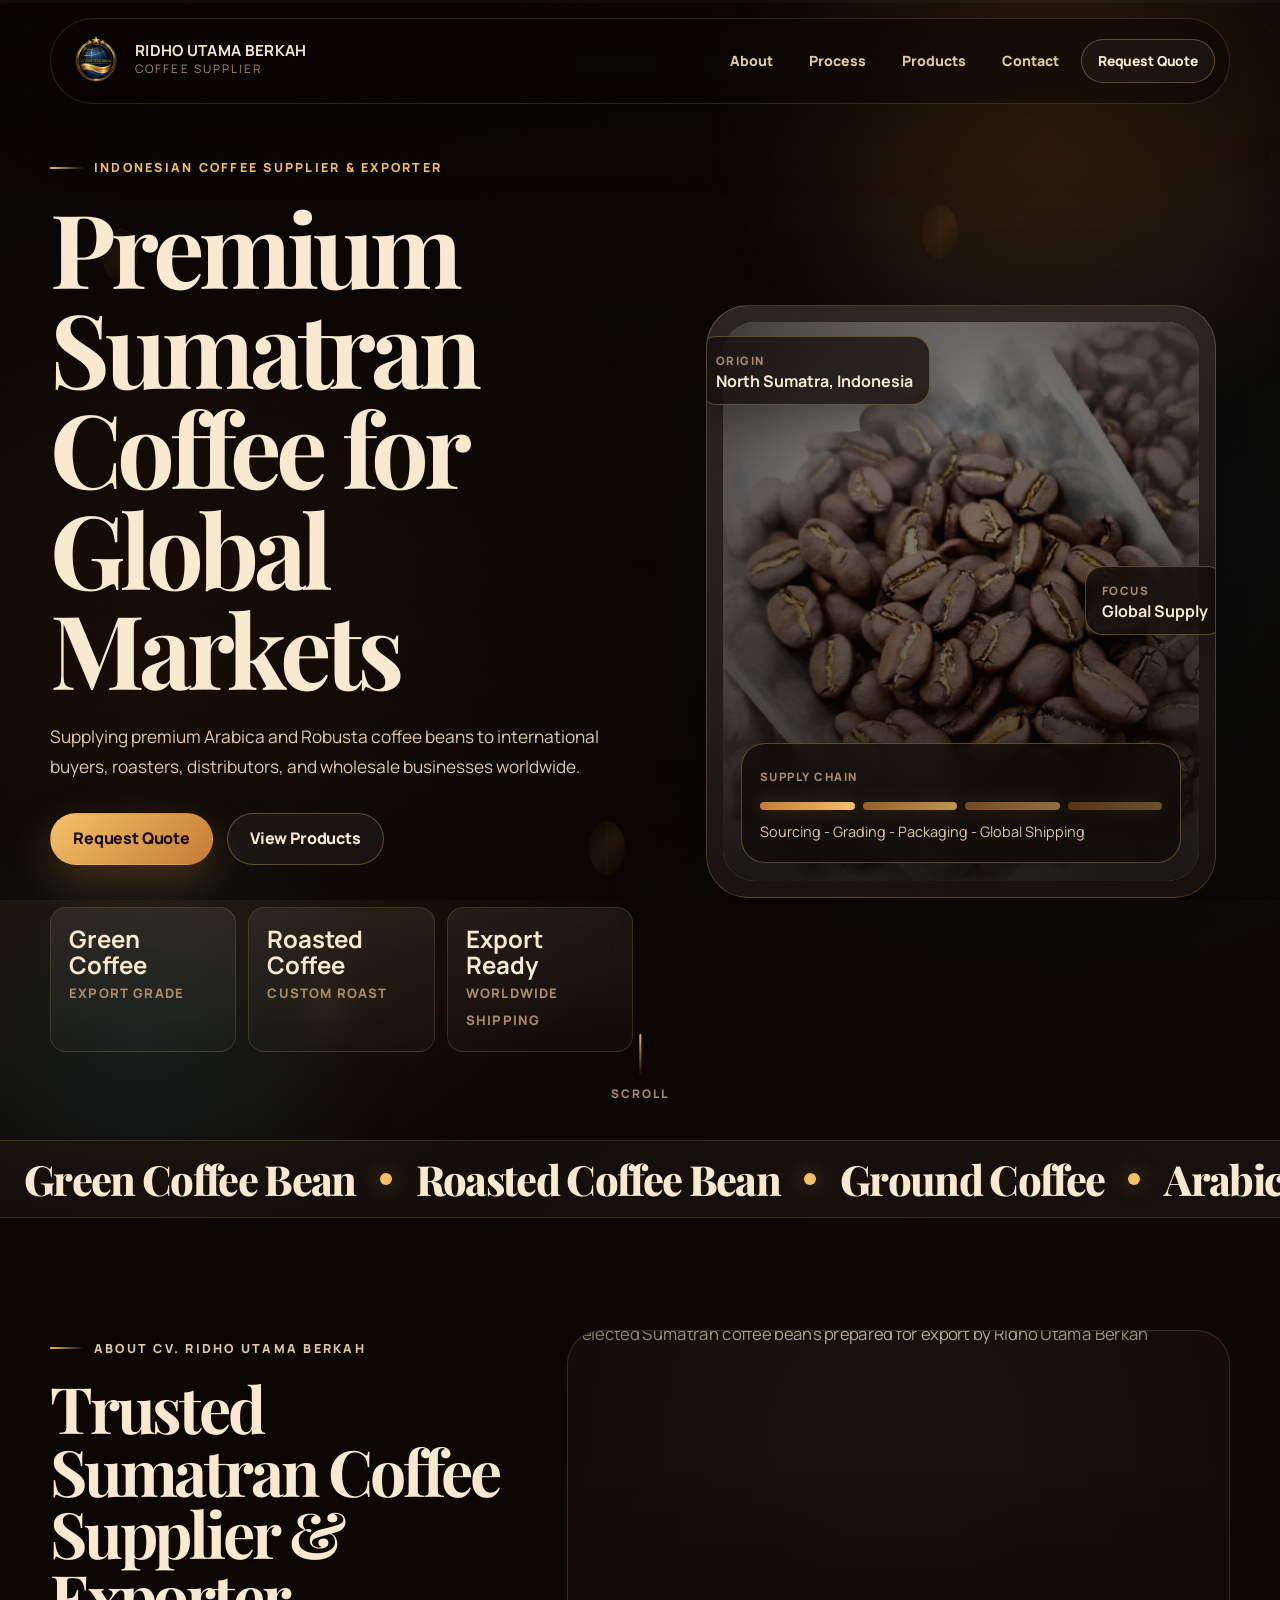
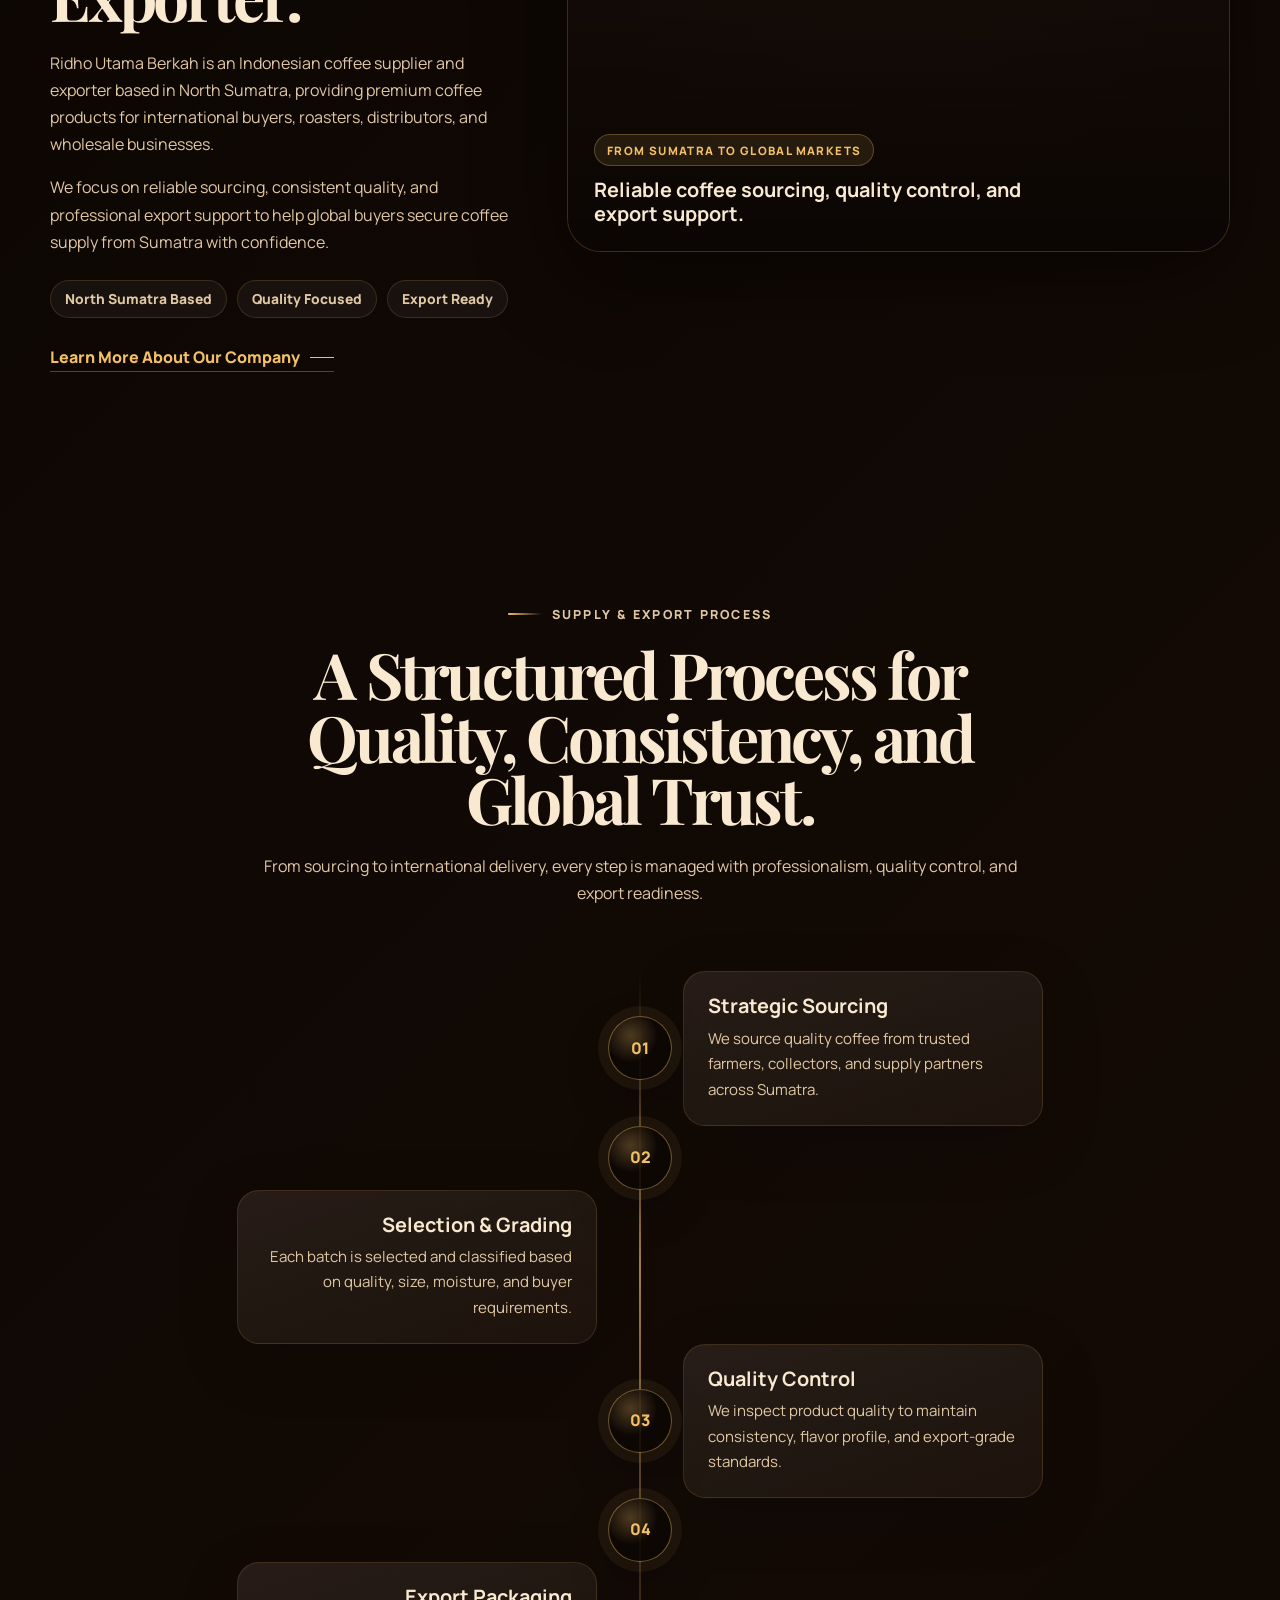
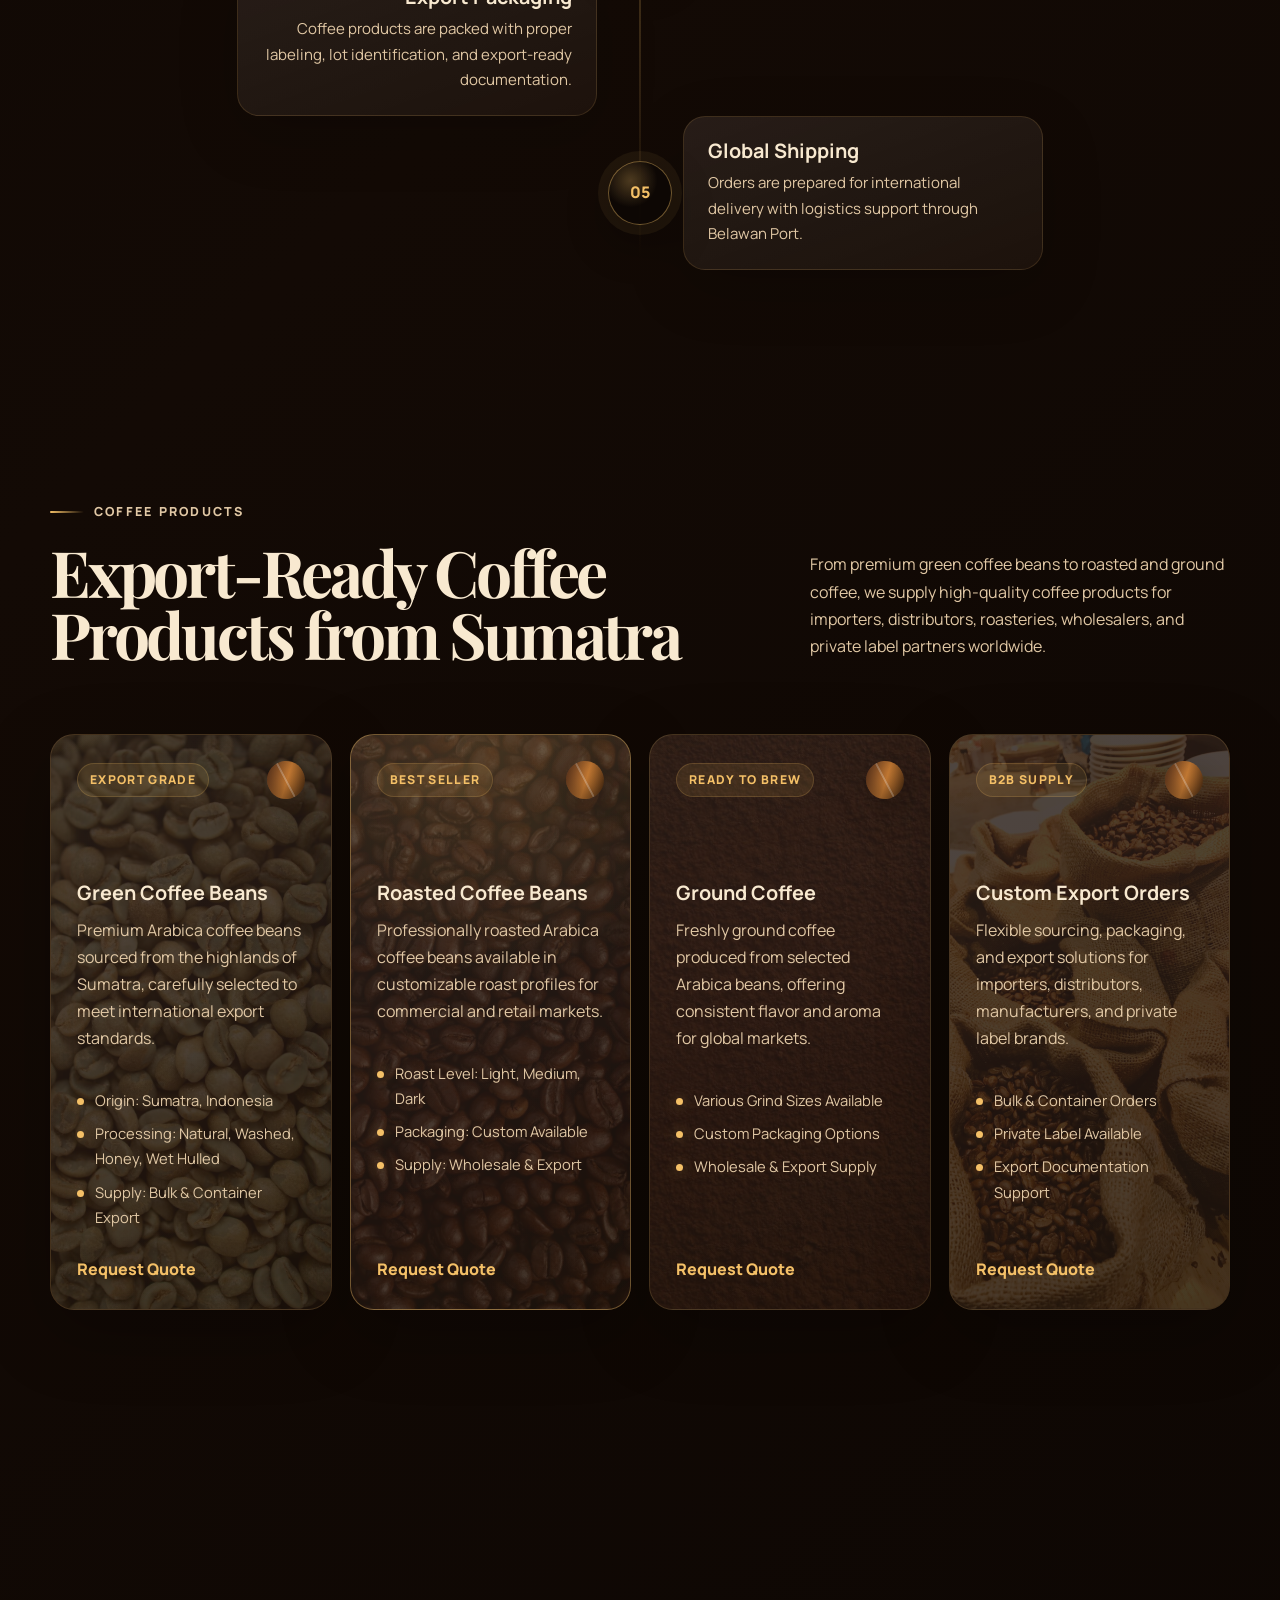
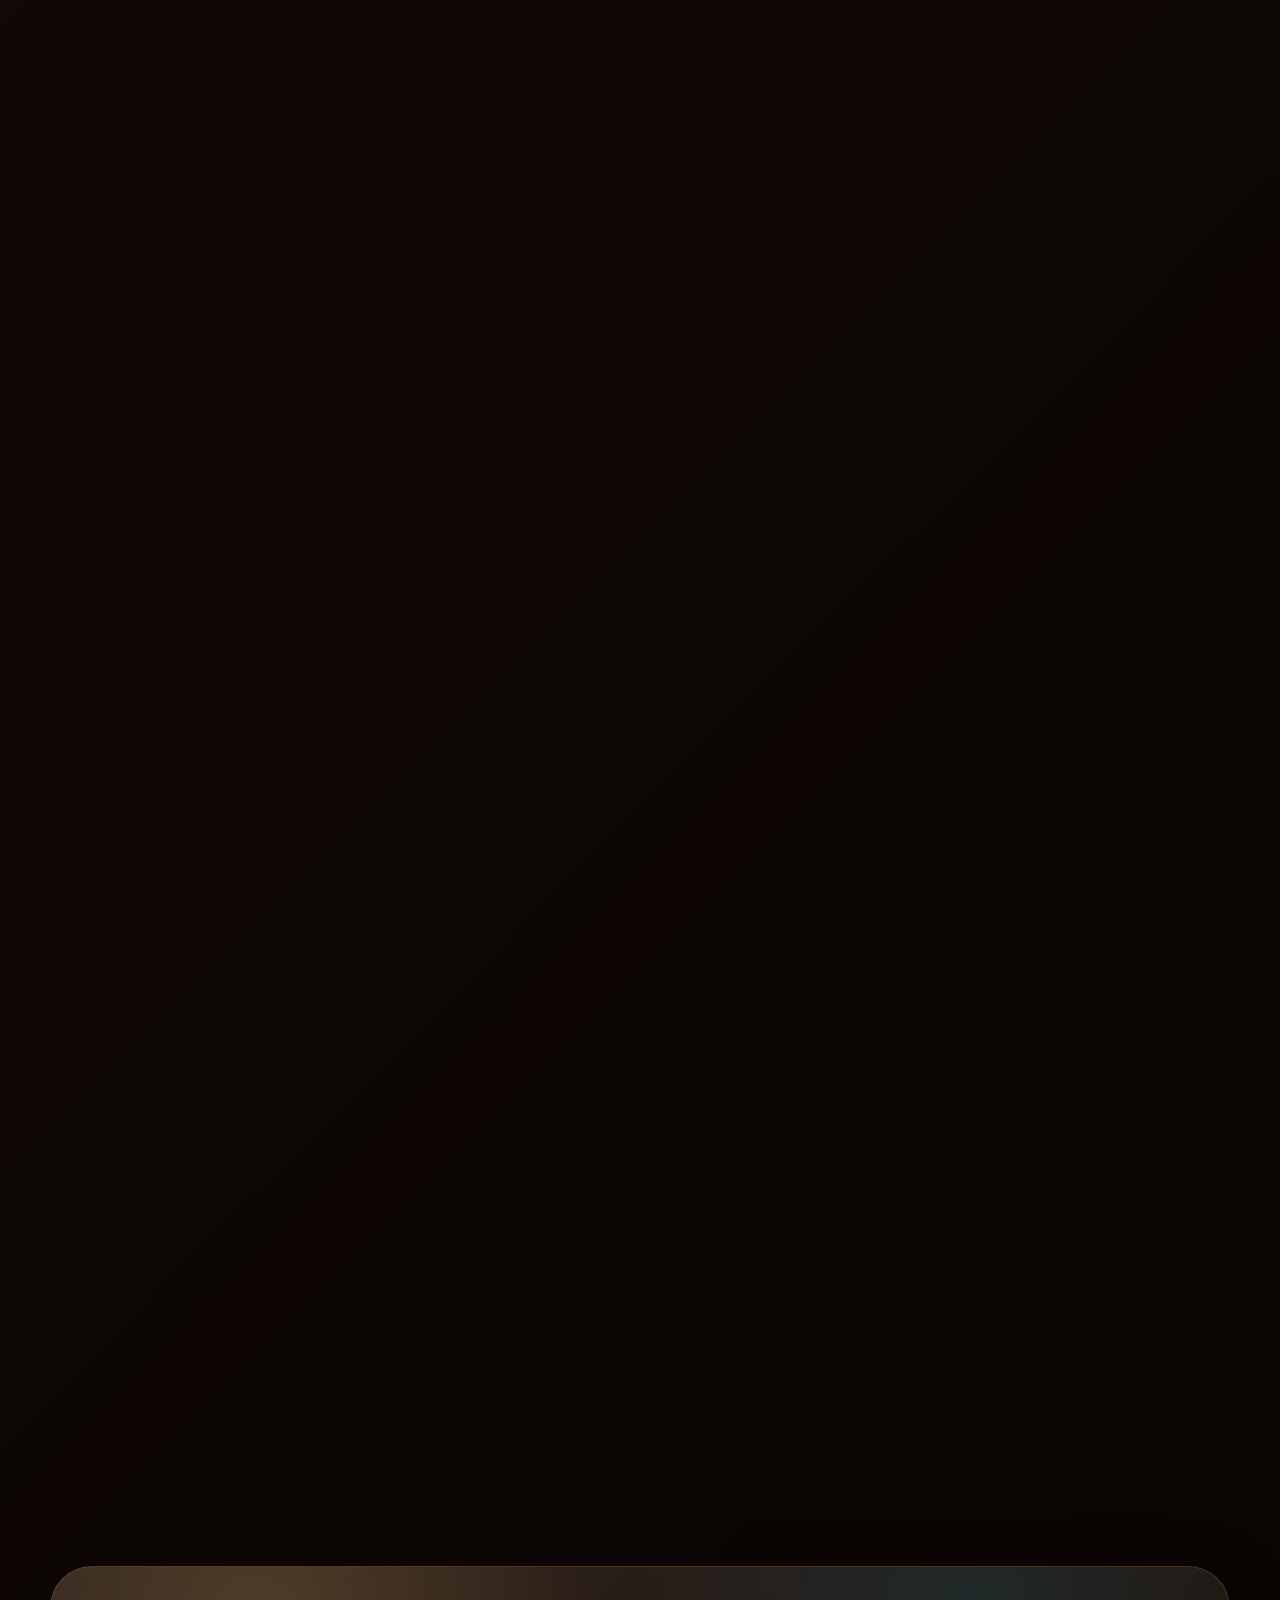
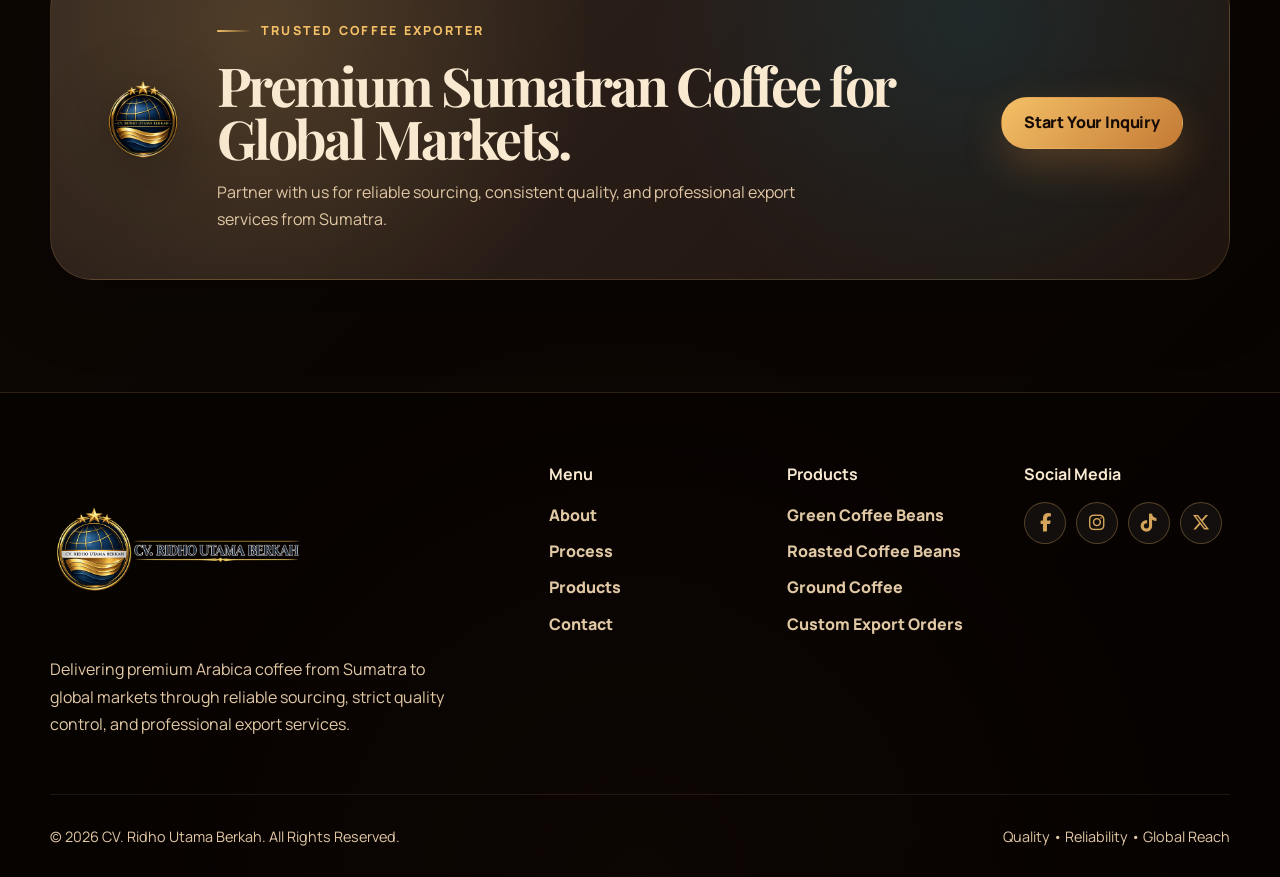
==== index.html @ 8beb1d0c "Update index.html" ====
<!doctype html>
<html lang="en">
<head>
  <meta charset="utf-8">
  <meta name="viewport" content="width=device-width, initial-scale=1">
  <title>Ridho Utama Berkah – Indonesian Coffee Supplier & Exporter from Sumatra</title>
  <meta name="description" content="Ridho Utama Berkah is an Indonesian coffee supplier and exporter from Sumatra, providing premium Arabica and Robusta coffee beans for international buyers, roasters, and wholesale businesses.">
  <meta name="keywords" content="coffee supplier Indonesia, coffee exporter Sumatra, Indonesian coffee beans, green bean coffee export, Arabica coffee supplier, Robusta coffee supplier, wholesale coffee Indonesia, Sumatra coffee exporter">
  <meta name="robots" content="index, follow">
  <meta name="theme-color" content="#090503">
  <meta name="author" content="Ridho Utama Berkah">
  <meta name="geo.region" content="ID-SU">
  <meta name="geo.placename" content="North Sumatra, Indonesia">
  <meta name="twitter:title" content="Ridho Utama Berkah – Indonesian Coffee Supplier & Exporter">
  <meta name="twitter:description" content="Premium coffee supplier from Sumatra, Indonesia for international buyers.">
  <meta name="twitter:image" content="https://ridhoutama01233.github.io/ridhoutamaberkah/assets/images/og-image.jpg">
  <link rel="canonical" href="https://ridhoutama01233.github.io/ridhoutamaberkah/">
  <link rel="icon" type="image/png" sizes="32x32" href="assets/images/favicon-32.png">
  <link rel="apple-touch-icon" href="assets/images/apple-touch-icon.png">
  <link rel="manifest" href="site.webmanifest">
  <meta property="og:type" content="website">
  <meta property="og:title" content="Ridho Utama Berkah – Indonesian Coffee Supplier & Exporter">
  <meta property="og:description" content="Premium coffee supplier from Sumatra, Indonesia for international buyers. Arabica & Robusta beans for wholesale and export.">
  <meta property="og:image" content="https://ridhoutama01233.github.io/ridhoutamaberkah/assets/images/og-image.jpg">
  <meta property="og:url" content="https://ridhoutama01233.github.io/ridhoutamaberkah/">
  <meta name="twitter:card" content="summary_large_image">
  <link rel="preconnect" href="https://fonts.googleapis.com">
  <link rel="preconnect" href="https://fonts.gstatic.com" crossorigin>
  <link href="https://fonts.googleapis.com/css2?family=Manrope:wght@400;500;600;700;800&family=Playfair+Display:wght@700;800&display=swap" rel="stylesheet">
  <link rel="stylesheet" href="assets/css/styles.css">
  <link rel="stylesheet" href="https://cdnjs.cloudflare.com/ajax/libs/font-awesome/6.5.2/css/all.min.css">
 <script type="application/ld+json">
{
  "@context": "https://schema.org",
  "@type": "LocalBusiness",
  "name": "Ridho Utama Berkah",
  "url": "https://ridhoutama01233.github.io/ridhoutamaberkah/",
  "logo": "https://ridhoutama01233.github.io/ridhoutamaberkah/assets/images/logo-mark.png",
  "image": "https://ridhoutama01233.github.io/ridhoutamaberkah/assets/images/og-image.jpg",
  "description": "Ridho Utama Berkah is an Indonesian coffee supplier and exporter from Sumatra, providing Arabica and Robusta coffee beans for wholesale, roastery, cafe, and international buyers.",
  "address": {
    "@type": "PostalAddress",
    "streetAddress": "JL. Jambi, GG Jambi IV, Kel. Rambung Barat, Kec. Binjai Selatan",
    "addressLocality": "Binjai",
    "addressRegion": "North Sumatra",
    "addressCountry": "ID"
  },
  "knowsAbout": [
    "Coffee Supplier",
    "Coffee Exporter",
    "Arabica Coffee",
    "Robusta Coffee",
    "Green Bean Coffee",
    "Wholesale Coffee"
  ],
  "sameAs": [
    "https://www.instagram.com/ridhoutama01233/",
    "https://www.facebook.com/profile.php?id=61590768322406"
  ]
}
</script>
</head>
<body>
  <a class="skip-link" href="#main-content">Skip to main content</a>
  <div class="noise" aria-hidden="true"></div>
  <div class="cursor-glow" aria-hidden="true"></div>
  <div class="scroll-progress" aria-hidden="true"><span></span></div>

  <header class="site-header" id="siteHeader">
    <nav class="navbar container" aria-label="Main navigation">
      <a class="brand" href="index.html" aria-label="Ridho Utama Berkah home">
        <img src="assets/images/logo-navbar.png" alt="Logo Ridho Utama Berkah" width="54" height="54">
        <span>
          <strong>Ridho Utama Berkah</strong>
          <small>Coffee Supplier</small>
        </span>
      </a>

      <button class="nav-toggle" type="button" aria-label="Open menu" aria-controls="mainMenu" aria-expanded="false">
        <span></span><span></span><span></span>
      </button>

      <div class="nav-menu" id="mainMenu">
        <a href="#about">About</a>
        <a href="#process">Process</a>
        <a href="#products">Products</a>
        <a href="contact.html">Contact</a>
        <a class="btn btn-small btn-outline" href="contact.html#inquiry">Request Quote</a>
      </div>
    </nav>
  </header>

  <main id="main-content">
    <section class="hero" id="home">
      <div class="hero-beans" aria-hidden="true">
        <span></span><span></span><span></span><span></span><span></span>
      </div>
      <div class="container hero-grid">
        <div class="hero-copy" data-reveal="up">
          <p class="eyebrow"><span></span>Indonesian Coffee Supplier & Exporter</p>
          <h1>Premium Sumatran Coffee for Global Markets</h1>
          <p class="hero-lead">Supplying premium Arabica and Robusta coffee beans to international buyers, roasters, distributors, and wholesale businesses worldwide.</p>
          <div class="hero-actions">
            <a class="btn btn-primary magnetic" href="contact.html#inquiry">Request Quote</a>
            <a class="btn btn-ghost magnetic" href="#products">View Products</a>
          </div>
          <div class="hero-stats" aria-label="Key advantages">
            <div>
              <strong>Green Coffee</strong>
              <span>Export Grade</span>
            </div>
            <div>
              <strong>Roasted Coffee</strong>
              <span>Custom Roast</span>
            </div>
            <div>
              <strong>Export Ready</strong>
              <span>Worldwide Shipping</span>
            </div>
          </div>
        </div>

        <div class="hero-visual" data-reveal="scale">
          <div class="hero-orb hero-orb-one"></div>
          <div class="hero-orb hero-orb-two"></div>
          <div class="visual-card tilt-card">
            <div class="visual-media">
              <img src="assets/images/coffee-beans-hero.webp" alt="Roasted coffee beans for Ridho Utama Berkah distribution">
            </div>
            <div class="floating-badge badge-origin">
              <span>Origin</span>
              <strong>North Sumatra, Indonesia</strong>
            </div>
            <div class="floating-badge badge-quality">
              <span>Focus</span>
              <strong>Global Supply</strong>
            </div>
            <div class="supply-card">
              <small>Supply Chain</small>
              <div class="supply-line"><span></span><span></span><span></span><span></span></div>
              <p>Sourcing - Grading - Packaging - Global Shipping</p>
            </div>
          </div>
        </div>
      </div>
      <div class="scroll-cue" aria-hidden="true">
        <span></span>
        <p>Scroll</p>
      </div>
    </section>

    <section class="marquee-section" aria-label="Main services">
      <div class="marquee-track">
        <span>Green Coffee Bean</span><i></i><span>Roasted Coffee Bean</span><i></i><span>Ground Coffee</span><i></i><span>Arabica Coffee</span><i></i><span>Custom Export Orders</span><i></i><span>Sumatra Coffee</span><i></i>
        <span>Green Coffee Bean</span><i></i><span>Roasted Coffee Bean</span><i></i><span>Ground Coffee</span><i></i><span>Arabica Coffee</span><i></i><span>Custom Export Orders</span><i></i><span>Sumatra Coffee</span><i></i>
      </div>
    </section>

  <section class="section about-section" id="about">
  <div class="container about-grid">

    <div class="sticky-side" data-reveal="up">
      <p class="eyebrow"><span></span> About CV. Ridho Utama Berkah</p>
      <h2>Trusted Sumatran Coffee Supplier & Exporter.</h2>
      <p>Ridho Utama Berkah is an Indonesian coffee supplier and exporter based in North Sumatra, providing premium coffee products for international buyers, roasters, distributors, and wholesale businesses.</p>
      <p>We focus on reliable sourcing, consistent quality, and professional export support to help global buyers secure coffee supply from Sumatra with confidence.</p>
      <div class="origin-tags about-tags">
        <span>North Sumatra Based</span>
        <span>Quality Focused</span>
        <span>Export Ready</span>
      </div>
      <a class="text-link" href="about.html">Learn More About Our Company</a>
    </div>

    <div class="about-preview-card tilt-card" data-reveal="up">
      <img src="assets/images/about-preview.jpg" alt="Selected Sumatran coffee beans prepared for export by Ridho Utama Berkah">
      <div class="about-preview-caption">
        <span>From Sumatra to Global Markets</span>
        <h3>Reliable coffee sourcing, quality control, and export support.</h3>
      </div>
    </div>

  </div>
 </section>
    
<section class="section process-section" id="process">
  <div class="container section-header center" data-reveal="up">
    <p class="eyebrow"><span></span> Supply & Export Process</p>
    <h2>A Structured Process for Quality, Consistency, and Global Trust.</h2>
    <p>From sourcing to international delivery, every step is managed with professionalism, quality control, and export readiness.</p>
  </div>

  <div class="container export-timeline">

    <div class="export-step" data-reveal="up">
      <div class="export-icon">01</div>
      <div class="export-content">
        <h3>Strategic Sourcing</h3>
        <p>We source quality coffee from trusted farmers, collectors, and supply partners across Sumatra.</p>
      </div>
    </div>

    <div class="export-step" data-reveal="up">
      <div class="export-icon">02</div>
      <div class="export-content">
        <h3>Selection & Grading</h3>
        <p>Each batch is selected and classified based on quality, size, moisture, and buyer requirements.</p>
      </div>
    </div>

    <div class="export-step" data-reveal="up">
      <div class="export-icon">03</div>
      <div class="export-content">
        <h3>Quality Control</h3>
        <p>We inspect product quality to maintain consistency, flavor profile, and export-grade standards.</p>
      </div>
    </div>

    <div class="export-step" data-reveal="up">
      <div class="export-icon">04</div>
      <div class="export-content">
        <h3>Export Packaging</h3>
        <p>Coffee products are packed with proper labeling, lot identification, and export-ready documentation.</p>
      </div>
    </div>

    <div class="export-step" data-reveal="up">
      <div class="export-icon">05</div>
      <div class="export-content">
        <h3>Global Shipping</h3>
        <p>Orders are prepared for international delivery with logistics support through Belawan Port.</p>
      </div>
    </div>

  </div>
</section>

    <section class="section products-section" id="products">
      <div class="container">
        <div class="section-header split" data-reveal="up">
          <div>
            <p class="eyebrow"><span></span> Coffee Products</p>
 <h2>Export-Ready Coffee Products from Sumatra</h2>
</div>
<p>From premium green coffee beans to roasted and ground coffee, we supply high-quality coffee products for importers, distributors, roasteries, wholesalers, and private label partners worldwide.</p>
</div>

<div class="product-grid">

  <article class="product-card product-green tilt-card" data-reveal="up">
    <div class="product-top">
      <span class="product-label">Export Grade</span>
      <span class="product-dot"></span>
    </div>
    <h3>Green Coffee Beans</h3>
    <p>Premium Arabica coffee beans sourced from the highlands of Sumatra, carefully selected to meet international export standards.</p>
    <ul>
      <li>Origin: Sumatra, Indonesia</li>
      <li>Processing: Natural, Washed, Honey, Wet Hulled</li>
      <li>Supply: Bulk & Container Export</li>
    </ul>
    <a href="contact.html?product=Green%20Coffee%20Beans#inquiry">Request Quote</a>
  </article>

  <article class="product-card product-roasted tilt-card featured" data-reveal="up">
    <div class="product-top">
      <span class="product-label">Best Seller</span>
      <span class="product-dot"></span>
    </div>
    <h3>Roasted Coffee Beans</h3>
    <p>Professionally roasted Arabica coffee beans available in customizable roast profiles for commercial and retail markets.</p>
    <ul>
      <li>Roast Level: Light, Medium, Dark</li>
      <li>Packaging: Custom Available</li>
      <li>Supply: Wholesale & Export</li>
    </ul>
    <a href="contact.html?product=Roasted%20Coffee%20Beans#inquiry">Request Quote</a>
  </article>

  <article class="product-card product-ground tilt-card" data-reveal="up">
    <div class="product-top">
      <span class="product-label">Ready to Brew</span>
      <span class="product-dot"></span>
    </div>
    <h3>Ground Coffee</h3>
    <p>Freshly ground coffee produced from selected Arabica beans, offering consistent flavor and aroma for global markets.</p>
    <ul>
      <li>Various Grind Sizes Available</li>
      <li>Custom Packaging Options</li>
      <li>Wholesale & Export Supply</li>
    </ul>
    <a href="contact.html?product=Ground%20Coffee#inquiry">Request Quote</a>
  </article>

  <article class="product-card product-export tilt-card" data-reveal="up">
    <div class="product-top">
      <span class="product-label">B2B Supply</span>
      <span class="product-dot"></span>
    </div>
    <h3>Custom Export Orders</h3>
    <p>Flexible sourcing, packaging, and export solutions for importers, distributors, manufacturers, and private label brands.</p>
    <ul>
      <li>Bulk & Container Orders</li>
      <li>Private Label Available</li>
      <li>Export Documentation Support</li>
    </ul>
    <a href="contact.html?product=Custom%20Export%20Orders#inquiry">Request Quote</a>
  </article>
       </div>
      </div>
    </section>

    <section class="section quality-section">
      <div class="container quality-grid">
        <div class="quality-card large" data-reveal="up">
          <p class="eyebrow"><span></span> Why Choose Us</p>
          <h2>Trusted Export Partner for Sumatran Coffee.</h2>
          <p>We combine reliable sourcing, strict quality standards, and professional export handling to help coffee businesses secure consistent supply from Sumatra with confidence.</p>
        </div>
        <div class="quality-card" data-reveal="up">
          <strong>01</strong>
          <h3>Reliable Supply Capacity</h3>
          <p>We work closely with farmers, collectors, and supply partners across Sumatra to ensure stable availability for recurring orders and large-volume export requirements.</p>
        </div>
        <div class="quality-card" data-reveal="up">
          <strong>02</strong>
          <h3>Consistent Quality Standards</h3>
          <p>Every batch undergoes sorting, grading, and quality inspection to maintain the distinctive flavor profile and export standards expected by international buyers.</p>
        </div>
        <div class="quality-card" data-reveal="up">
          <strong>03</strong>
          <h3>Professional Export Support</h3>
          <p>From export documentation and container loading to international shipping through Belawan Port, our team manages the process efficiently and transparently.</p>
        </div>
      </div>
    </section>

    <section class="section contact-preview" id="contact">
      <div class="container contact-preview-grid">
        <div class="contact-copy" data-reveal="up">
          <p class="eyebrow"><span></span> Contact & Location</p>
          <h2>Ready to Discuss Your Coffee Supply Needs?</h2>
          <p>Share your product requirements, order volume, and specifications. Our team will prepare a tailored quotation and supply solution for your business needs.</p>
          <div class="address-box">
            <strong>Address</strong>
            <p>JL. Jambi, GG Jambi IV, Kel. Rambung Barat, Kec. Binjai Selatan, Kota Binjai, North Sumatra, Indonesia.</p>
          </div>
          <div class="hero-actions">
            <a class="btn btn-primary magnetic" href="contact.html#inquiry">Request Quotation</a>
            <a class="btn btn-ghost magnetic" href="contact.html#map">View Location</a>
          </div>
        </div>
        <div class="map-frame" id="map" data-reveal="scale">
          <iframe title="Ridho Utama Berkah location map" loading="lazy" referrerpolicy="no-referrer-when-downgrade" src="https://www.google.com/maps?q=JL.%20Jambi%20GG%20Jambi%20IV%20Rambung%20Barat%20Binjai%20Selatan%20Kota%20Binjai%20Sumatra%20Utara&output=embed"></iframe>
        </div>
      </div>
    </section>

    <section class="section final-cta">
      <div class="container cta-panel" data-reveal="up">
        <img src="assets/images/logo-mark.png" alt="Logo Ridho Utama Berkah" width="92" height="92">
        <div>
          <p class="eyebrow"><span></span> Trusted Coffee Exporter</p>
          <h2>Premium Sumatran Coffee for Global Markets.</h2>
           <p class="cta-description">Partner with us for reliable sourcing, consistent quality, and professional export services from Sumatra.</p>
        </div>
        <a class="btn btn-primary magnetic" href="contact.html">Start Your Inquiry</a>
      </div>
    </section>
  </main>

  <footer class="footer">
    <div class="container footer-grid">
      <div class="footer-brand">
        <img src="assets/images/footer-logo.png" alt="Ridho Utama Berkah" width="220" height="56">
        <p>Delivering premium Arabica coffee from Sumatra to global markets through reliable sourcing, strict quality control, and professional export services.</p>
      </div>
      <div>
        <h3>Menu</h3>
        <a href="#about">About</a>
        <a href="#process">Process</a>
        <a href="#products">Products</a>
        <a href="contact.html">Contact</a>
      </div>
      <div>
        <h3>Products</h3>
        <a href="contact.html?product=Green%20Bean#inquiry">Green Coffee Beans</a>
        <a href="contact.html?product=Roasted%20Bean#inquiry">Roasted Coffee Beans</a>
        <a href="contact.html?product=Cafe%20Blend#inquiry">Ground Coffee</a>
        <a href="contact.html?product=Wholesale%20Supply#inquiry">Custom Export Orders</a>
      </div>
      <div>
        <h3>Social Media</h3>
        <div class="socials">
        <a href="https://www.facebook.com/profile.php?id=61590768322406" target="_blank"><i class="fab fa-facebook-f"></i></a>
        <a href="https://www.instagram.com/ridhoutama01233/" target="_blank"><i class="fab fa-instagram"></i></a>
        <a href="https://tiktok.com" target="_blank"><i class="fab fa-tiktok"></i></a>
        <a href="https://x.com" target="_blank"><i class="fa-brands fa-x-twitter"></i></a>
        </div>
      </div>
    </div>
    <div class="container footer-bottom">
      <p>&copy; <span id="year"></span> CV. Ridho Utama Berkah. All Rights Reserved.</p>
      <p>Quality • Reliability • Global Reach</p>
    </div>
  </footer>

  <script src="assets/js/main.js" defer></script>
</body>
</html>
---- assets/css/styles.css ----
:root {
  --bg: #090503;
  --bg-soft: #120905;
  --panel: rgba(31, 17, 10, 0.78);
  --panel-solid: #1b0f09;
  --panel-2: rgba(46, 26, 15, 0.76);
  --coffee: #3b2114;
  --coffee-2: #5b321d;
  --caramel: #c47a34;
  --gold: #f4c067;
  --cream: #f8e9d0;
  --cream-soft: #e1c8a5;
  --muted: #aa8a68;
  --line: rgba(244, 192, 103, 0.16);
  --line-strong: rgba(244, 192, 103, 0.32);
  --teal: #0d6c83;
  --teal-soft: #67d2e5;
  --danger: #ff735c;
  --shadow: 0 24px 90px rgba(0, 0, 0, 0.42);
  --radius-xl: 34px;
  --radius-lg: 24px;
  --radius-md: 16px;
  --container: 1180px;
  --header-height: 86px;
}

* {
  box-sizing: border-box;
}

html {
  scroll-behavior: smooth;
}

body {
  margin: 0;
  font-family: "Manrope", system-ui, -apple-system, BlinkMacSystemFont, "Segoe UI", sans-serif;
  background:
    radial-gradient(circle at 12% 10%, rgba(196, 122, 52, 0.18), transparent 32rem),
    radial-gradient(circle at 86% 8%, rgba(13, 108, 131, 0.18), transparent 28rem),
    radial-gradient(circle at 50% 100%, rgba(91, 50, 29, 0.30), transparent 34rem),
    linear-gradient(135deg, #080402 0%, #130a05 44%, #080402 100%);
  color: var(--cream);
  line-height: 1.7;
  overflow-x: hidden;
}

body::before {
  content: "";
  position: fixed;
  inset: 0;
  pointer-events: none;
  z-index: -2;
  background-image:
    radial-gradient(ellipse at center, rgba(244, 192, 103, 0.035) 0 2px, transparent 2px),
    linear-gradient(120deg, rgba(255, 255, 255, 0.022) 1px, transparent 1px);
  background-size: 62px 62px, 96px 96px;
  opacity: 0.62;
}

body::after {
  content: "";
  position: fixed;
  inset: 0;
  pointer-events: none;
  z-index: -1;
  background: linear-gradient(180deg, rgba(9, 5, 3, 0.06), rgba(9, 5, 3, 0.78));
}

img, svg, iframe {
  max-width: 100%;
}

img {
  display: block;
}

a {
  color: inherit;
  text-decoration: none;
}

button,
input,
select,
textarea {
  font: inherit;
}

button {
  cursor: pointer;
}

::selection {
  background: rgba(244, 192, 103, 0.28);
  color: var(--cream);
}

.container {
  width: min(calc(100% - 36px), var(--container));
  margin-inline: auto;
}

.skip-link {
  position: fixed;
  left: 18px;
  top: 16px;
  z-index: 1000;
  transform: translateY(-140%);
  background: var(--gold);
  color: #140905;
  padding: 10px 14px;
  border-radius: 999px;
  font-weight: 800;
}

.skip-link:focus {
  transform: translateY(0);
}

.noise {
  position: fixed;
  inset: 0;
  pointer-events: none;
  z-index: 999;
  opacity: 0.08;
  mix-blend-mode: overlay;
  background-image: url("data:image/svg+xml,%3Csvg xmlns='http://www.w3.org/2000/svg' width='160' height='160' viewBox='0 0 160 160'%3E%3Cfilter id='n'%3E%3CfeTurbulence type='fractalNoise' baseFrequency='.85' numOctaves='3' stitchTiles='stitch'/%3E%3C/filter%3E%3Crect width='160' height='160' filter='url(%23n)' opacity='.65'/%3E%3C/svg%3E");
}

.cursor-glow {
  position: fixed;
  width: 260px;
  height: 260px;
  border-radius: 50%;
  pointer-events: none;
  z-index: 1;
  opacity: 0;
  transform: translate(-50%, -50%);
  background: radial-gradient(circle, rgba(244, 192, 103, 0.12), transparent 62%);
  transition: opacity 0.25s ease;
}

.scroll-progress {
  position: fixed;
  top: 0;
  left: 0;
  width: 100%;
  height: 3px;
  z-index: 998;
  background: rgba(255, 255, 255, 0.04);
}

.scroll-progress span {
  display: block;
  width: 0;
  height: 100%;
  background: linear-gradient(90deg, var(--caramel), var(--gold), var(--teal-soft));
  box-shadow: 0 0 24px rgba(244, 192, 103, 0.48);
}

.site-header {
  position: fixed;
  inset: 18px 0 auto;
  z-index: 100;
  transition: transform 0.28s ease;
}

.navbar {
  height: var(--header-height);
  border: 1px solid var(--line);
  border-radius: 999px;
  padding: 12px 14px 12px 18px;
  display: flex;
  align-items: center;
  justify-content: space-between;
  background: rgba(10, 5, 3, 0.58);
  backdrop-filter: blur(24px);
  -webkit-backdrop-filter: blur(24px);
  box-shadow: 0 18px 70px rgba(0, 0, 0, 0.28);
}

.site-header.scrolled .navbar {
  background: rgba(10, 5, 3, 0.82);
  border-color: rgba(244, 192, 103, 0.23);
}

.brand {
  display: inline-flex;
  align-items: center;
  gap: 12px;
  min-width: 0;
}

.brand img {
  width: 54px;
  height: 54px;
  object-fit: contain;
  filter: drop-shadow(0 10px 24px rgba(0, 0, 0, 0.32));
}

.brand span {
  display: grid;
  gap: 0;
}

.brand strong {
  font-size: 0.95rem;
  letter-spacing: 0.02em;
  text-transform: uppercase;
  line-height: 1.2;
}

.brand small {
  color: var(--muted);
  font-size: 0.73rem;
  letter-spacing: 0.18em;
  text-transform: uppercase;
}

.nav-menu {
  display: flex;
  align-items: center;
  gap: 8px;
}

.nav-menu > a:not(.btn) {
  color: var(--cream-soft);
  font-weight: 800;
  font-size: 0.88rem;
  padding: 11px 14px;
  border-radius: 999px;
  transition: color 0.2s ease, background 0.2s ease, transform 0.2s ease;
}

.nav-menu > a:not(.btn):hover,
.nav-menu > a:not(.btn)[aria-current="page"] {
  color: var(--cream);
  background: rgba(244, 192, 103, 0.10);
  transform: translateY(-1px);
}

.nav-toggle {
  display: none;
  width: 50px;
  height: 50px;
  border: 1px solid var(--line);
  border-radius: 999px;
  background: rgba(255, 255, 255, 0.04);
  padding: 0;
  position: relative;
  z-index: 101;
}

.nav-toggle span {
  display: block;
  width: 20px;
  height: 2px;
  border-radius: 99px;
  background: var(--cream);
  margin: 4px auto;
  transition: transform 0.24s ease, opacity 0.24s ease;
}

.nav-toggle.is-open span:nth-child(1) {
  transform: translateY(6px) rotate(45deg);
}

.nav-toggle.is-open span:nth-child(2) {
  opacity: 0;
}

.nav-toggle.is-open span:nth-child(3) {
  transform: translateY(-6px) rotate(-45deg);
}

.btn {
  position: relative;
  isolation: isolate;
  display: inline-flex;
  align-items: center;
  justify-content: center;
  gap: 10px;
  min-height: 52px;
  padding: 0 22px;
  border-radius: 999px;
  border: 1px solid transparent;
  font-weight: 900;
  letter-spacing: -0.01em;
  transition: transform 0.2s ease, box-shadow 0.2s ease, border-color 0.2s ease, background 0.2s ease;
  overflow: hidden;
}

.btn::after {
  content: "";
  position: absolute;
  inset: -2px;
  z-index: -1;
  opacity: 0;
  background: linear-gradient(120deg, transparent 20%, rgba(255, 255, 255, 0.30), transparent 80%);
  transform: translateX(-80%);
}

.btn:hover::after {
  opacity: 1;
  animation: shimmer 0.82s ease;
}

.btn:hover {
  transform: translateY(-2px);
}

.btn-primary {
  background: linear-gradient(135deg, var(--gold), var(--caramel));
  color: #170b05;
  box-shadow: 0 16px 40px rgba(196, 122, 52, 0.30);
}

.btn-primary:hover {
  box-shadow: 0 20px 60px rgba(196, 122, 52, 0.38);
}

.btn-ghost,
.btn-outline {
  color: var(--cream);
  border-color: var(--line-strong);
  background: rgba(255, 255, 255, 0.045);
}

.btn-ghost:hover,
.btn-outline:hover {
  border-color: rgba(244, 192, 103, 0.58);
  background: rgba(244, 192, 103, 0.09);
}

.btn-small {
  min-height: 44px;
  padding: 0 16px;
  font-size: 0.86rem;
}

.section {
  position: relative;
  padding: 112px 0;
}

.hero {
  position: relative;
  min-height: 100vh;
  display: grid;
  align-items: center;
  padding: 150px 0 88px;
  overflow: hidden;
}

.hero::before {
  content: "";
  position: absolute;
  inset: -20% -10% auto auto;
  width: 720px;
  height: 720px;
  border-radius: 50%;
  background: radial-gradient(circle, rgba(196, 122, 52, 0.20), transparent 66%);
  filter: blur(2px);
  animation: pulseGlow 6s ease-in-out infinite;
}

.hero::after {
  content: "";
  position: absolute;
  left: -140px;
  bottom: -180px;
  width: 560px;
  height: 560px;
  border-radius: 50%;
  background: radial-gradient(circle, rgba(13, 108, 131, 0.17), transparent 68%);
  animation: pulseGlow 7s ease-in-out infinite reverse;
}

.hero-grid {
  position: relative;
  z-index: 2;
  display: grid;
  grid-template-columns: minmax(0, 1.04fr) minmax(380px, 0.96fr);
  align-items: center;
  gap: 58px;
}

.eyebrow {
  display: inline-flex;
  align-items: center;
  gap: 10px;
  margin: 0 0 18px;
  color: var(--gold);
  font-size: 0.78rem;
  font-weight: 900;
  text-transform: uppercase;
  letter-spacing: 0.18em;
}

.eyebrow span {
  width: 34px;
  height: 2px;
  border-radius: 99px;
  background: linear-gradient(90deg, var(--gold), transparent);
}

h1, h2, h3, p {
  margin-top: 0;
}

h1, h2 {
  font-family: "Playfair Display", Georgia, serif;
  color: var(--cream);
  line-height: 0.98;
  letter-spacing: -0.05em;
}

h1 {
  max-width: 820px;
  margin-bottom: 24px;
  font-size: clamp(3.35rem, 8vw, 6.9rem);
}

h2 {
  margin-bottom: 22px;
  font-size: clamp(2.35rem, 5vw, 4.8rem);
}

h3 {
  color: var(--cream);
  line-height: 1.18;
  font-size: 1.24rem;
  margin-bottom: 12px;
}

.hero-lead,
.section-header p,
.about-section p,
.origin-copy p,
.contact-copy p,
.page-hero p,
.inquiry-panel p,
.contact-sidebar p,
.map-section p,
.quality-card p,
.footer p {
  color: var(--cream-soft);
}

.hero-lead {
  max-width: 650px;
  font-size: 1.08rem;
  margin-bottom: 32px;
}

.hero-actions {
  display: flex;
  flex-wrap: wrap;
  gap: 14px;
  align-items: center;
}

.hero-stats {
  display: grid;
  grid-template-columns: repeat(3, minmax(0, 1fr));
  gap: 12px;
  margin-top: 42px;
  max-width: 650px;
}

.hero-stats div {
  min-height: 98px;
  padding: 18px;
  border: 1px solid var(--line);
  border-radius: var(--radius-md);
  background: linear-gradient(180deg, rgba(255, 255, 255, 0.07), rgba(255, 255, 255, 0.025));
  backdrop-filter: blur(14px);
}

.hero-stats strong {
  display: block;
  color: var(--cream);
  font-size: 1.5rem;
  line-height: 1.1;
}

.hero-stats span {
  color: var(--muted);
  font-size: 0.82rem;
  font-weight: 800;
  text-transform: uppercase;
  letter-spacing: 0.09em;
}

.hero-visual {
  position: relative;
  min-height: 590px;
  display: grid;
  place-items: center;
  perspective: 1200px;
}

.hero-orb {
  position: absolute;
  border-radius: 50%;
  filter: blur(14px);
  opacity: 0.9;
  pointer-events: none;
}

.hero-orb-one {
  width: 260px;
  height: 260px;
  top: 8%;
  right: 4%;
  background: radial-gradient(circle, rgba(244, 192, 103, 0.26), transparent 68%);
  animation: floatY 6s ease-in-out infinite;
}

.hero-orb-two {
  width: 210px;
  height: 210px;
  left: 0;
  bottom: 12%;
  background: radial-gradient(circle, rgba(13, 108, 131, 0.30), transparent 65%);
  animation: floatY 7s ease-in-out infinite reverse;
}

.visual-card {
  position: relative;
  width: min(100%, 510px);
  aspect-ratio: 0.86;
  border: 1px solid rgba(244, 192, 103, 0.22);
  border-radius: 42px;
  padding: 16px;
  background:
    linear-gradient(160deg, rgba(255, 255, 255, 0.12), rgba(255, 255, 255, 0.03)),
    rgba(23, 12, 7, 0.58);
  backdrop-filter: blur(24px);
  box-shadow: var(--shadow);
  transform-style: preserve-3d;
  overflow: hidden;
}

.visual-card::before {
  content: "";
  position: absolute;
  inset: -1px;
  border-radius: inherit;
  padding: 1px;
  background: linear-gradient(145deg, rgba(244, 192, 103, 0.45), rgba(13, 108, 131, 0.20), transparent);
  -webkit-mask: linear-gradient(#000 0 0) content-box, linear-gradient(#000 0 0);
  -webkit-mask-composite: xor;
  mask-composite: exclude;
  pointer-events: none;
}

.visual-media {
  position: absolute;
  inset: 16px;
  overflow: hidden;
  border-radius: 32px;
  background: #1d100a;
}

.visual-media::after {
  content: "";
  position: absolute;
  inset: 0;
  background:
    radial-gradient(circle at 50% 45%, transparent 10%, rgba(9, 5, 3, 0.12) 42%, rgba(9, 5, 3, 0.74) 100%),
    linear-gradient(180deg, rgba(9, 5, 3, 0.08), rgba(9, 5, 3, 0.58));
}

.visual-media img {
  width: 100%;
  height: 100%;
  object-fit: cover;
  filter: saturate(1.02) contrast(1.1) brightness(0.8);
  transform: scale(1.04);
}

.floating-badge,
.supply-card {
  position: absolute;
  z-index: 2;
  border: 1px solid var(--line-strong);
  background: rgba(13, 8, 5, 0.72);
  backdrop-filter: blur(18px);
  box-shadow: 0 16px 46px rgba(0, 0, 0, 0.32);
}

.floating-badge {
  display: grid;
  gap: 2px;
  padding: 14px 16px;
  border-radius: 18px;
  animation: floatY 5.6s ease-in-out infinite;
}

.floating-badge span,
.supply-card small {
  color: var(--muted);
  font-size: 0.72rem;
  font-weight: 900;
  letter-spacing: 0.13em;
  text-transform: uppercase;
}

.floating-badge strong {
  color: var(--cream);
  line-height: 1.1;
}

.badge-origin {
  top: 30px;
  left: -8px;
}

.badge-quality {
  right: -10px;
  top: 44%;
  animation-delay: -1.4s;
}

.supply-card {
  left: 34px;
  right: 34px;
  bottom: 34px;
  padding: 18px;
  border-radius: 24px;
}

.supply-card p {
  margin: 10px 0 0;
  color: var(--cream-soft);
  font-size: 0.9rem;
}

.supply-line {
  display: grid;
  grid-template-columns: repeat(4, 1fr);
  gap: 8px;
  margin-top: 12px;
}

.supply-line span {
  height: 8px;
  border-radius: 999px;
  background: linear-gradient(90deg, var(--caramel), var(--gold));
  box-shadow: 0 0 18px rgba(244, 192, 103, 0.22);
}

.supply-line span:nth-child(2) { opacity: 0.75; }
.supply-line span:nth-child(3) { opacity: 0.55; }
.supply-line span:nth-child(4) { opacity: 0.38; }

.hero-beans {
  position: absolute;
  inset: 0;
  pointer-events: none;
  overflow: hidden;
}

.hero-beans span {
  position: absolute;
  width: 36px;
  height: 54px;
  border-radius: 50%;
  opacity: 0.12;
  background:
    linear-gradient(90deg, transparent 46%, rgba(255,255,255,0.22) 48% 51%, transparent 53%),
    linear-gradient(135deg, #5d321d, #c47a34 50%, #2a170d);
  box-shadow: inset 10px 0 16px rgba(0, 0, 0, 0.35);
  animation: beanDrift 12s linear infinite;
}

.hero-beans span:nth-child(1) { left: 8%; top: 20%; animation-duration: 14s; }
.hero-beans span:nth-child(2) { left: 72%; top: 18%; animation-delay: -4s; animation-duration: 17s; }
.hero-beans span:nth-child(3) { left: 46%; top: 72%; animation-delay: -2s; animation-duration: 15s; }
.hero-beans span:nth-child(4) { left: 88%; top: 62%; animation-delay: -7s; animation-duration: 18s; }
.hero-beans span:nth-child(5) { left: 24%; top: 86%; animation-delay: -5s; animation-duration: 16s; }

.scroll-cue {
  position: absolute;
  left: 50%;
  bottom: 24px;
  z-index: 3;
  transform: translateX(-50%);
  display: grid;
  place-items: center;
  gap: 8px;
  color: var(--muted);
  font-size: 0.74rem;
  font-weight: 900;
  text-transform: uppercase;
  letter-spacing: 0.16em;
}

.scroll-cue span {
  width: 2px;
  height: 42px;
  border-radius: 99px;
  background: linear-gradient(180deg, var(--gold), transparent);
  animation: scrollCue 1.5s ease-in-out infinite;
}

.marquee-section {
  border-block: 1px solid var(--line);
  background: rgba(255, 255, 255, 0.035);
  overflow: hidden;
}

.marquee-track {
  display: flex;
  align-items: center;
  width: max-content;
  min-height: 76px;
  animation: marquee 26s linear infinite;
}

.marquee-track span {
  padding-inline: 24px;
  color: var(--cream);
  font-family: "Playfair Display", Georgia, serif;
  font-size: clamp(1.3rem, 4vw, 2.6rem);
  font-weight: 800;
  letter-spacing: -0.04em;
  white-space: nowrap;
}

.marquee-track i {
  display: block;
  width: 12px;
  height: 12px;
  border-radius: 50%;
  background: var(--gold);
  box-shadow: 0 0 20px rgba(244, 192, 103, 0.42);
}

.section-header {
  max-width: 760px;
}

.section-header.center {
  margin-inline: auto;
  text-align: center;
}

.section-header.center .eyebrow {
  justify-content: center;
}

.section-header.split {
  max-width: none;
  display: grid;
  grid-template-columns: minmax(0, 0.95fr) minmax(280px, 0.55fr);
  gap: 34px;
  align-items: end;
  margin-bottom: 46px;
}

.section-header.split p:last-child {
  margin-bottom: 28px;
}

.about-grid {
  display: grid;
  grid-template-columns: minmax(280px, 0.82fr) minmax(0, 1.18fr);
  gap: 56px;
  align-items: start;
}

.sticky-side {
  position: sticky;
  top: 132px;
}

.text-link {
  display: inline-flex;
  align-items: center;
  color: var(--gold);
  font-weight: 900;
  border-bottom: 1px solid rgba(244, 192, 103, 0.32);
}

.text-link::after {
  content: "";
  width: 24px;
  height: 1px;
  margin-left: 10px;
  background: currentColor;
  transition: transform 0.2s ease;
}

.text-link:hover::after {
  transform: translateX(6px);
}

.about-cards {
  display: grid;
  grid-template-columns: repeat(2, minmax(0, 1fr));
  gap: 18px;
}

.info-card,
.product-card,
.quality-card,
.contact-card,
.inquiry-panel,
.origin-panel,
.cta-panel,
.contact-hero-card,
.success-card {
  border: 1px solid var(--line);
  background:
    linear-gradient(160deg, rgba(255, 255, 255, 0.075), rgba(255, 255, 255, 0.025)),
    var(--panel);
  backdrop-filter: blur(22px);
  box-shadow: 0 22px 70px rgba(0, 0, 0, 0.25);
}

.info-card,
.product-card,
.quality-card,
.contact-card {
  border-radius: var(--radius-lg);
  padding: 26px;
  position: relative;
  overflow: hidden;
}

.info-card::before,
.product-card::before,
.quality-card::before,
.contact-card::before {
  content: "";
  position: absolute;
  inset: 0 0 auto;
  height: 1px;
  background: linear-gradient(90deg, transparent, rgba(244, 192, 103, 0.48), transparent);
  opacity: 0;
  transition: opacity 0.2s ease;
}

.info-card:hover::before,
.product-card:hover::before,
.quality-card:hover::before,
.contact-card:hover::before {
  opacity: 1;
}

.card-icon {
  width: 46px;
  height: 46px;
  display: grid;
  place-items: center;
  margin-bottom: 34px;
  border-radius: 14px;
  background: rgba(244, 192, 103, 0.12);
  border: 1px solid rgba(244, 192, 103, 0.18);
  color: var(--gold);
  font-weight: 900;
}

.info-card p,
.product-card p,
.product-card li,
.quality-card p,
.contact-card p {
  color: var(--cream-soft);
}

.origin-panel {
  border-radius: 42px;
  padding: clamp(28px, 5vw, 56px);
  display: grid;
  grid-template-columns: minmax(0, 0.9fr) minmax(320px, 0.75fr);
  gap: 42px;
  align-items: center;
  overflow: hidden;
  position: relative;
}

.origin-panel::before {
  content: "";
  position: absolute;
  right: -120px;
  top: -160px;
  width: 440px;
  height: 440px;
  border-radius: 50%;
  background: radial-gradient(circle, rgba(13, 108, 131, 0.22), transparent 70%);
}

.origin-tags {
  display: flex;
  flex-wrap: wrap;
  gap: 10px;
  margin-top: 28px;
}

.origin-tags span,
.mini-list span {
  display: inline-flex;
  align-items: center;
  min-height: 38px;
  border: 1px solid var(--line);
  border-radius: 999px;
  padding: 0 14px;
  background: rgba(255, 255, 255, 0.045);
  color: var(--cream-soft);
  font-size: 0.86rem;
  font-weight: 800;
}

.origin-map-card {
  position: relative;
  min-height: 380px;
  border-radius: 34px;
  overflow: hidden;
  border: 1px solid rgba(244, 192, 103, 0.20);
  background:
    radial-gradient(circle at 62% 42%, rgba(244, 192, 103, 0.18), transparent 22%),
    radial-gradient(circle at 34% 70%, rgba(13, 108, 131, 0.22), transparent 30%),
    linear-gradient(135deg, #120905, #24140c 48%, #0e0704);
  box-shadow: inset 0 0 90px rgba(0, 0, 0, 0.4);
}

.map-grid-lines {
  position: absolute;
  inset: 0;
  background-image:
    linear-gradient(rgba(244, 192, 103, 0.08) 1px, transparent 1px),
    linear-gradient(90deg, rgba(244, 192, 103, 0.08) 1px, transparent 1px);
  background-size: 44px 44px;
  mask-image: radial-gradient(circle at center, black 20%, transparent 78%);
}

.map-pin {
  position: absolute;
  left: 50%;
  top: 46%;
  transform: translate(-50%, -50%);
  display: grid;
  place-items: center;
  text-align: center;
  z-index: 2;
}

.map-pin span {
  width: 26px;
  height: 26px;
  border-radius: 50% 50% 50% 0;
  transform: rotate(-45deg);
  background: linear-gradient(135deg, var(--gold), var(--caramel));
  box-shadow: 0 0 0 12px rgba(244, 192, 103, 0.12), 0 0 42px rgba(244, 192, 103, 0.42);
  animation: pinPulse 1.8s ease-in-out infinite;
}

.map-pin strong,
.map-pin small {
  transform: translateY(18px);
}

.map-pin strong {
  display: block;
  font-size: 1.4rem;
}

.map-pin small {
  color: var(--muted);
  font-weight: 800;
}

.route-line {
  position: absolute;
  left: 16%;
  right: 12%;
  top: 62%;
  height: 2px;
  background: linear-gradient(90deg, transparent, var(--gold), var(--teal-soft), transparent);
  transform: rotate(-16deg);
  box-shadow: 0 0 24px rgba(244, 192, 103, 0.28);
}

.map-note {
  position: absolute;
  left: 22px;
  bottom: 22px;
  padding: 10px 14px;
  border-radius: 999px;
  background: rgba(8, 4, 2, 0.62);
  border: 1px solid var(--line);
  color: var(--cream-soft);
  font-size: 0.82rem;
  font-weight: 900;
}

.process-section {
  overflow: hidden;
}

.process-timeline {
  position: relative;
  display: grid;
  grid-template-columns: repeat(5, minmax(0, 1fr));
  gap: 14px;
  margin-top: 52px;
}

.process-timeline::before {
  content: "";
  position: absolute;
  top: 38px;
  left: 4%;
  right: 4%;
  height: 1px;
  background: linear-gradient(90deg, transparent, rgba(244, 192, 103, 0.44), transparent);
}

.process-step {
  position: relative;
  z-index: 2;
  border: 1px solid var(--line);
  border-radius: 22px;
  padding: 24px;
  background: rgba(18, 9, 5, 0.62);
  backdrop-filter: blur(16px);
  transition: transform 0.24s ease, border-color 0.24s ease, background 0.24s ease;
}

.process-step:hover {
  transform: translateY(-8px);
  border-color: rgba(244, 192, 103, 0.34);
  background: rgba(43, 24, 14, 0.72);
}

.process-step > span {
  width: 52px;
  height: 52px;
  display: grid;
  place-items: center;
  margin-bottom: 56px;
  border-radius: 50%;
  background: linear-gradient(135deg, var(--gold), var(--caramel));
  color: #170b05;
  font-weight: 1000;
  box-shadow: 0 0 0 8px rgba(244, 192, 103, 0.08);
}

.process-step p {
  color: var(--cream-soft);
  font-size: 0.92rem;
}

.product-grid {
  display: grid;
  grid-template-columns: repeat(4, minmax(0, 1fr));
  gap: 18px;
}

.product-card {
  min-height: 420px;
  display: flex;
  flex-direction: column;
  transform-style: preserve-3d;
}

.product-card.featured {
  border-color: rgba(244, 192, 103, 0.38);
  background:
    radial-gradient(circle at 50% 0%, rgba(244, 192, 103, 0.18), transparent 42%),
    linear-gradient(160deg, rgba(255, 255, 255, 0.09), rgba(255, 255, 255, 0.028)),
    var(--panel);
}

.product-top {
  display: flex;
  justify-content: space-between;
  align-items: center;
  margin-bottom: 82px;
}

.product-label {
  min-height: 34px;
  display: inline-flex;
  align-items: center;
  padding: 0 12px;
  border-radius: 999px;
  color: var(--gold);
  background: rgba(244, 192, 103, 0.10);
  border: 1px solid rgba(244, 192, 103, 0.18);
  font-size: 0.76rem;
  font-weight: 900;
  text-transform: uppercase;
  letter-spacing: 0.11em;
}

.product-dot {
  width: 38px;
  height: 38px;
  border-radius: 50%;
  background:
    linear-gradient(90deg, transparent 46%, rgba(255,255,255,0.26) 48% 51%, transparent 53%),
    linear-gradient(135deg, #5d321d, #c47a34 52%, #241207);
  transform: rotate(-28deg);
  box-shadow: inset 10px 0 16px rgba(0, 0, 0, 0.25), 0 12px 34px rgba(0, 0, 0, 0.28);
}

.product-card ul {
  list-style: none;
  padding: 0;
  margin: 20px 0 26px;
  display: grid;
  gap: 8px;
}

.product-card li {
  position: relative;
  padding-left: 18px;
  font-size: 0.92rem;
}

.product-card li::before {
  content: "";
  position: absolute;
  left: 0;
  top: 0.68em;
  width: 7px;
  height: 7px;
  border-radius: 50%;
  background: var(--gold);
  box-shadow: 0 0 14px rgba(244, 192, 103, 0.42);
}

.product-card a {
  margin-top: auto;
  color: var(--gold);
  font-weight: 900;
}

.product-card a:hover {
  text-decoration: underline;
  text-underline-offset: 5px;
}

.quality-grid {
  display: grid;
  grid-template-columns: 1.3fr repeat(3, 0.8fr);
  gap: 18px;
}

.quality-card.large {
  grid-row: span 2;
  border-radius: 34px;
  padding: 38px;
  background:
    radial-gradient(circle at top right, rgba(13, 108, 131, 0.18), transparent 36%),
    radial-gradient(circle at bottom left, rgba(196, 122, 52, 0.18), transparent 40%),
    var(--panel);
}

.quality-card strong {
  display: block;
  color: var(--gold);
  font-size: 0.9rem;
  letter-spacing: 0.14em;
  margin-bottom: 42px;
}

.contact-preview-grid,
.map-layout {
  display: grid;
  grid-template-columns: minmax(320px, 0.8fr) minmax(0, 1.2fr);
  gap: 34px;
  align-items: stretch;
}

.address-box {
  margin: 28px 0;
  border: 1px solid var(--line);
  border-radius: 20px;
  padding: 18px;
  background: rgba(255, 255, 255, 0.04);
}

.address-box strong {
  display: block;
  color: var(--gold);
  margin-bottom: 6px;
}

.address-box p {
  margin: 0;
}

.map-frame {
  min-height: 440px;
  border-radius: 34px;
  overflow: hidden;
  border: 1px solid var(--line-strong);
  background: var(--panel-solid);
  box-shadow: var(--shadow);
}

.map-frame.large {
  min-height: 560px;
}

.map-frame iframe {
  display: block;
  width: 100%;
  height: 100%;
  min-height: inherit;
  border: 0;
  filter: invert(0.88) hue-rotate(155deg) saturate(0.58) contrast(0.96) brightness(0.78);
}

.cta-panel {
  border-radius: 42px;
  padding: clamp(26px, 5vw, 46px);
  display: grid;
  grid-template-columns: auto minmax(0, 1fr) auto;
  align-items: center;
  gap: 28px;
  background:
    radial-gradient(circle at 18% 20%, rgba(244, 192, 103, 0.18), transparent 34%),
    radial-gradient(circle at 78% 16%, rgba(13, 108, 131, 0.20), transparent 34%),
    linear-gradient(135deg, rgba(255, 255, 255, 0.085), rgba(255, 255, 255, 0.02)),
    var(--panel-solid);
}

.cta-panel img {
  filter: drop-shadow(0 14px 32px rgba(0, 0, 0, 0.36));
}

.cta-panel h2 {
  margin-bottom: 0;
  font-size: clamp(2.1rem, 4.2vw, 4rem);
}

.footer {
  position: relative;
  padding: 72px 0 28px;
  border-top: 1px solid var(--line);
  background: rgba(7, 3, 2, 0.76);
}

.footer-grid {
  display: grid;
  grid-template-columns: minmax(260px, 1.25fr) repeat(3, minmax(0, 0.55fr));
  gap: 32px;
}

.footer h3 {
  font-size: 1rem;
  margin-bottom: 18px;
}

.footer a {
  display: block;
  color: var(--cream-soft);
  margin: 9px 0;
  font-weight: 800;
}

.footer a:hover {
  color: var(--gold);
}

.footer-brand img {
  width: min(260px, 100%);
  height: auto;
  margin-bottom: 18px;
}

.footer-brand p {
  max-width: 420px;
}

.socials {
  display: flex;
  flex-wrap: wrap;
  gap: 10px;
}

.socials a {
  display: grid;
  place-items: center;
  width: 42px;
  height: 42px;
  margin: 0;
  border-radius: 50%;

  border: 1px solid rgba(212, 164, 90, 0.35);
  background: rgba(255, 255, 255, 0.05);

  color: #D4A45A;
  font-size: 18px;

  transition: all .35s ease;
}

.socials a:hover {
  transform: translateY(-4px);

  border-color: #D4A45A;
  background: #D4A45A;
  color: #fff;

  box-shadow:
    0 0 15px rgba(212, 164, 90, .4),
    0 0 30px rgba(212, 164, 90, .15);
}
.socials-large a {
  width: 48px;
  height: 48px;
}

.footer-bottom {
  display: flex;
  justify-content: space-between;
  gap: 18px;
  padding-top: 30px;
  margin-top: 40px;
  border-top: 1px solid rgba(244, 192, 103, 0.10);
  color: var(--muted);
  font-size: 0.9rem;
}

.footer-bottom p {
  margin: 0;
}

.page-hero {
  position: relative;
  min-height: 72vh;
  padding: 160px 0 80px;
  display: grid;
  align-items: center;
  overflow: hidden;
}

.page-hero-grid {
  position: relative;
  z-index: 2;
  display: grid;
  grid-template-columns: minmax(0, 1fr) minmax(320px, 0.55fr);
  gap: 42px;
  align-items: center;
}

.page-hero h1 {
  font-size: clamp(3rem, 7vw, 6.3rem);
}

.page-hero p {
  max-width: 680px;
  font-size: 1.04rem;
}

.contact-hero-card {
  border-radius: 38px;
  padding: 34px;
  text-align: center;
  position: relative;
  overflow: hidden;
}

.contact-hero-card::before {
  content: "";
  position: absolute;
  inset: -80px -40px auto;
  height: 220px;
  background: radial-gradient(circle, rgba(244, 192, 103, 0.16), transparent 68%);
}

.contact-hero-card img {
  margin: 0 auto 24px;
  position: relative;
}

.contact-hero-card h2 {
  font-family: "Manrope", sans-serif;
  font-size: 1.35rem;
  letter-spacing: 0.02em;
  line-height: 1.22;
  margin-bottom: 8px;
}

.contact-hero-card p {
  margin-bottom: 20px;
}

.mini-list {
  display: flex;
  flex-wrap: wrap;
  justify-content: center;
  gap: 8px;
}

.contact-layout {
  display: grid;
  grid-template-columns: minmax(280px, 0.42fr) minmax(0, 0.78fr);
  gap: 24px;
  align-items: start;
}

.contact-sidebar {
  display: grid;
  gap: 16px;
  position: sticky;
  top: 132px;
}

.contact-card span {
  display: block;
  color: var(--gold);
  font-size: 0.78rem;
  font-weight: 900;
  text-transform: uppercase;
  letter-spacing: 0.16em;
  margin-bottom: 10px;
}

.copy-btn {
  min-height: 40px;
  border: 1px solid var(--line);
  border-radius: 999px;
  padding: 0 14px;
  background: rgba(255, 255, 255, 0.04);
  color: var(--cream);
  font-weight: 900;
}

.copy-btn:hover {
  border-color: rgba(244, 192, 103, 0.44);
}

.inquiry-panel {
  border-radius: 34px;
  padding: clamp(24px, 4vw, 42px);
  scroll-margin-top: 120px;
}

.inquiry-panel h2 {
  font-size: clamp(2.2rem, 4.6vw, 4.2rem);
}

.inquiry-form {
  display: grid;
  gap: 18px;
  margin-top: 28px;
}

.form-grid {
  display: grid;
  grid-template-columns: repeat(2, minmax(0, 1fr));
  gap: 16px;
}

.inquiry-form label {
  display: grid;
  gap: 8px;
  color: var(--cream);
  font-weight: 900;
  font-size: 0.92rem;
}

.inquiry-form input,
.inquiry-form select,
.inquiry-form textarea {
  width: 100%;
  border: 1px solid var(--line);
  border-radius: 18px;
  outline: none;
  background: rgba(8, 4, 2, 0.52);
  color: var(--cream);
  padding: 15px 16px;
  transition: border-color 0.18s ease, box-shadow 0.18s ease, background 0.18s ease;
}

.inquiry-form select {
  color-scheme: dark;
}

.inquiry-form textarea {
  resize: vertical;
}

.inquiry-form input::placeholder,
.inquiry-form textarea::placeholder {
  color: rgba(225, 200, 165, 0.48);
}

.inquiry-form input:focus,
.inquiry-form select:focus,
.inquiry-form textarea:focus {
  border-color: rgba(244, 192, 103, 0.55);
  box-shadow: 0 0 0 4px rgba(244, 192, 103, 0.10);
  background: rgba(8, 4, 2, 0.72);
}

.hidden-field {
  display: none;
}

.success-page {
  min-height: 100vh;
  display: grid;
  place-items: center;
  padding: 24px;
}

.success-wrap {
  width: min(100%, 760px);
}

.success-card {
  border-radius: 38px;
  padding: clamp(28px, 6vw, 54px);
  text-align: center;
}

.success-card img {
  margin: 0 auto 22px;
}

.success-card h1 {
  font-size: clamp(3rem, 8vw, 6rem);
}

.success-card p {
  color: var(--cream-soft);
}

.center-actions {
  justify-content: center;
  margin-top: 28px;
}

[data-reveal] {
  opacity: 0;
  transition: opacity 0.8s cubic-bezier(.2,.7,.2,1), transform 0.8s cubic-bezier(.2,.7,.2,1);
  transition-delay: var(--delay, 0s);
}

[data-reveal="up"] {
  transform: translateY(34px);
}

[data-reveal="scale"] {
  transform: translateY(24px) scale(0.96);
}

[data-reveal].is-visible {
  opacity: 1;
  transform: translateY(0) scale(1);
}

.tilt-card {
  transform: perspective(1100px) rotateX(var(--rx, 0deg)) rotateY(var(--ry, 0deg)) translateZ(0);
  transition: transform 0.16s ease, border-color 0.2s ease;
}

@keyframes shimmer {
  from { transform: translateX(-80%); }
  to { transform: translateX(80%); }
}

@keyframes pulseGlow {
  0%, 100% { transform: scale(1); opacity: 0.78; }
  50% { transform: scale(1.08); opacity: 1; }
}

@keyframes floatY {
  0%, 100% { transform: translateY(0); }
  50% { transform: translateY(-16px); }
}

@keyframes beanDrift {
  0% { transform: translate3d(0, 0, 0) rotate(0deg); }
  50% { transform: translate3d(26px, -42px, 0) rotate(95deg); }
  100% { transform: translate3d(0, 0, 0) rotate(180deg); }
}

@keyframes scrollCue {
  0%, 100% { opacity: 0.38; transform: scaleY(0.72); transform-origin: top; }
  50% { opacity: 1; transform: scaleY(1); }
}

@keyframes marquee {
  from { transform: translateX(0); }
  to { transform: translateX(-50%); }
}

@keyframes pinPulse {
  0%, 100% { box-shadow: 0 0 0 10px rgba(244, 192, 103, 0.10), 0 0 36px rgba(244, 192, 103, 0.34); }
  50% { box-shadow: 0 0 0 18px rgba(244, 192, 103, 0.04), 0 0 56px rgba(244, 192, 103, 0.52); }
}

@media (max-width: 1080px) {
  :root { --header-height: 78px; }

  .brand strong { font-size: 0.82rem; }
  .brand small { font-size: 0.68rem; }

  .hero-grid,
  .about-grid,
  .origin-panel,
  .contact-preview-grid,
  .map-layout,
  .page-hero-grid,
  .contact-layout {
    grid-template-columns: 1fr;
  }

  .hero-visual {
    min-height: 540px;
  }

  .visual-card {
    max-width: 540px;
  }

  .sticky-side,
  .contact-sidebar {
    position: static;
  }

  .process-timeline,
  .product-grid,
  .quality-grid {
    grid-template-columns: repeat(2, minmax(0, 1fr));
  }

  .process-timeline::before {
    display: none;
  }

  .section-header.split {
    grid-template-columns: 1fr;
  }

  .quality-card.large {
    grid-row: auto;
    grid-column: 1 / -1;
  }

  .footer-grid {
    grid-template-columns: repeat(2, minmax(0, 1fr));
  }
}

@media (max-width: 820px) {
  .container {
    width: min(calc(100% - 28px), var(--container));
  }

  .site-header {
    inset: 12px 0 auto;
  }

  .navbar {
    border-radius: 28px;
    padding: 12px;
  }

  .brand img {
    width: 48px;
    height: 48px;
  }

  .brand span {
    max-width: 205px;
  }

  .nav-toggle {
    display: block;
  }

  .nav-menu {
    position: absolute;
    left: 0;
    right: 0;
    top: calc(100% + 10px);
    display: grid;
    gap: 8px;
    padding: 14px;
    border: 1px solid var(--line);
    border-radius: 26px;
    background: rgba(10, 5, 3, 0.94);
    backdrop-filter: blur(24px);
    box-shadow: var(--shadow);
    opacity: 0;
    visibility: hidden;
    transform: translateY(-8px) scale(0.98);
    transition: opacity 0.2s ease, visibility 0.2s ease, transform 0.2s ease;
  }

  .nav-menu.is-open {
    opacity: 1;
    visibility: visible;
    transform: translateY(0) scale(1);
  }

  .nav-menu > a:not(.btn),
  .nav-menu .btn {
    width: 100%;
    justify-content: flex-start;
    min-height: 48px;
  }

  .hero {
    min-height: auto;
    padding: 132px 0 72px;
  }

  h1 {
    font-size: clamp(3rem, 14vw, 4.9rem);
  }

  .hero-stats,
  .about-cards,
  .process-timeline,
  .product-grid,
  .quality-grid,
  .form-grid {
    grid-template-columns: 1fr;
  }

  .hero-stats div {
    min-height: auto;
  }

  .hero-visual {
    min-height: 450px;
  }

  .visual-card {
    width: min(100%, 430px);
    border-radius: 34px;
  }

  .badge-origin {
    left: 10px;
  }

  .badge-quality {
    right: 10px;
  }

  .supply-card {
    left: 24px;
    right: 24px;
    bottom: 24px;
  }

  .section {
    padding: 82px 0;
  }

  .origin-panel,
  .cta-panel,
  .inquiry-panel {
    border-radius: 28px;
  }

  .origin-map-card {
    min-height: 320px;
  }

  .process-step > span {
    margin-bottom: 28px;
  }

  .product-card {
    min-height: 360px;
  }

  .product-top {
    margin-bottom: 48px;
  }

  .map-frame,
  .map-frame.large {
    min-height: 380px;
    border-radius: 26px;
  }

  .cta-panel {
    grid-template-columns: 1fr;
    text-align: center;
    justify-items: center;
  }

  .footer-grid {
    grid-template-columns: 1fr;
  }

  .footer-bottom {
    display: grid;
  }
}

@media (max-width: 520px) {
  body {
    line-height: 1.64;
  }

  .brand strong {
    font-size: 0.76rem;
  }

  .brand small {
    display: none;
  }

  .hero-actions,
  .center-actions {
    display: grid;
    grid-template-columns: 1fr;
  }

  .btn {
    width: 100%;
  }

  .hero-visual {
    min-height: 390px;
  }

  .floating-badge {
    padding: 10px 12px;
    font-size: 0.8rem;
  }

  .badge-quality {
    top: 38%;
  }

  .supply-card {
    display: none;
  }

  .page-hero {
    min-height: auto;
    padding: 132px 0 62px;
  }

  .contact-hero-card {
    padding: 24px;
    border-radius: 28px;
  }

  .footer-brand img {
    max-width: 230px;
  }
}

@media (prefers-reduced-motion: reduce) {
  html {
    scroll-behavior: auto;
  }

  *, *::before, *::after {
    animation-duration: 0.001ms !important;
    animation-iteration-count: 1 !important;
    transition-duration: 0.001ms !important;
  }

  [data-reveal] {
    opacity: 1 !important;
    transform: none !important;
  }

  .cursor-glow {
    display: none;
  }
}

/* PRODUCT CARD BACKGROUND IMAGES */

.product-card > *{
    position: relative;
    z-index: 1;
}

.product-green::after,
.product-roasted::after,
.product-ground::after,
.product-export::after{
    content:'';
    position:absolute;
    inset:0;

    background-size:cover;
    background-position:center;

    opacity:.18;

    z-index:0;

    transition:transform .8s ease;
}

.product-green::after{
    background-image:url('../images/green-bean.jpg');
}

.product-roasted::after{
    background-image:url('../images/roasted-bean.jpg');
}

.product-ground::after{
    background-image:url('../images/ground-coffee.jpg');
}

.product-export::after{
    background-image:url('../images/export-coffee.jpg');
}

.product-card:hover::after{
    transform:scale(1.08);
}

/* ABOUT PAGE CUSTOM STYLE */

.about-page-hero{
    min-height: 86vh;
}

.about-hero-card{
    position: relative;
    min-height: 520px;
    border: 1px solid var(--line-strong);
    border-radius: 38px;
    overflow: hidden;
    background: var(--panel-solid);
    box-shadow: var(--shadow);
}

.about-hero-card img{
    width: 100%;
    height: 100%;
    min-height: 520px;
    object-fit: cover;
    filter: brightness(.72) contrast(1.08) saturate(1.05);
    transform: scale(1.04);
}

.about-hero-card::after{
    content: "";
    position: absolute;
    inset: 0;
    background:
        radial-gradient(circle at 50% 35%, transparent 18%, rgba(9,5,3,.28) 52%, rgba(9,5,3,.72) 100%),
        linear-gradient(180deg, rgba(9,5,3,.05), rgba(9,5,3,.58));
}

.about-hero-badge{
    position: absolute;
    left: 24px;
    bottom: 24px;
    z-index: 2;
    display: grid;
    gap: 4px;
    padding: 16px 18px;
    border-radius: 18px;
    border: 1px solid var(--line-strong);
    background: rgba(13, 8, 5, .72);
    backdrop-filter: blur(16px);
}

.about-hero-badge span{
    color: var(--muted);
    font-size: .72rem;
    font-weight: 900;
    letter-spacing: .14em;
    text-transform: uppercase;
}

.about-hero-badge strong{
    color: var(--cream);
    font-size: 1.15rem;
    line-height: 1.1;
}

.about-detail-grid{
    display: grid;
    grid-template-columns: minmax(280px, .82fr) minmax(0, 1.18fr);
    gap: 56px;
    align-items: start;
}

.about-story-content{
    color: var(--cream-soft);
}

.about-story-content p{
    margin-bottom: 18px;
}

.about-proof-grid{
    display: grid;
    grid-template-columns: repeat(3, minmax(0, 1fr));
    gap: 16px;
    margin-top: 34px;
}

.about-proof-card{
    position: relative;
    overflow: hidden;
    border: 1px solid var(--line);
    border-radius: var(--radius-lg);
    padding: 24px;
    background:
        linear-gradient(160deg, rgba(255,255,255,.075), rgba(255,255,255,.025)),
        var(--panel);
    box-shadow: 0 22px 70px rgba(0,0,0,.22);
}

.about-proof-card strong{
    display: block;
    color: var(--gold);
    font-size: .82rem;
    letter-spacing: .16em;
    margin-bottom: 30px;
}

.about-proof-card p{
    color: var(--cream-soft);
    font-size: .92rem;
    margin-bottom: 0;
}

.vision-grid{
    display: grid;
    grid-template-columns: 1.2fr repeat(3, .8fr);
    gap: 18px;
    margin-top: 46px;
}

.about-gallery{
    display: grid;
    grid-template-columns: repeat(4, minmax(0, 1fr));
    grid-auto-rows: 280px;
    gap: 18px;
}

.about-photo-card{
    position: relative;
    overflow: hidden;
    border-radius: var(--radius-lg);
    border: 1px solid var(--line);
    background: var(--panel-solid);
    box-shadow: 0 22px 70px rgba(0,0,0,.25);
}

.about-photo-card.large{
    grid-column: span 2;
    grid-row: span 2;
}

.about-photo-card.wide{
    grid-column: span 2;
}

.about-photo-card img{
    width: 100%;
    height: 100%;
    object-fit: cover;
    filter: brightness(.72) contrast(1.08) saturate(1.05);
    transform: scale(1.04);
    transition: transform .8s ease, filter .35s ease;
}

.about-photo-card:hover img{
    transform: scale(1.1);
    filter: brightness(.82) contrast(1.12) saturate(1.08);
}

.about-photo-card::after{
    content: "";
    position: absolute;
    inset: 0;
    background:
        linear-gradient(180deg, transparent 25%, rgba(9,5,3,.84) 100%),
        radial-gradient(circle at 50% 20%, transparent 20%, rgba(9,5,3,.22) 62%);
}

.about-photo-card div{
    position: absolute;
    left: 22px;
    right: 22px;
    bottom: 22px;
    z-index: 2;
}

.about-photo-card span{
    display: inline-flex;
    min-height: 30px;
    align-items: center;
    padding: 0 11px;
    margin-bottom: 10px;
    border-radius: 999px;
    border: 1px solid rgba(244,192,103,.26);
    background: rgba(244,192,103,.10);
    color: var(--gold);
    font-size: .72rem;
    font-weight: 900;
    letter-spacing: .12em;
    text-transform: uppercase;
}

.about-photo-card h3{
    margin: 0;
    max-width: 420px;
}

.about-export-panel{
    border: 1px solid var(--line);
    border-radius: 42px;
    padding: clamp(28px, 5vw, 56px);
    background:
        radial-gradient(circle at top right, rgba(13,108,131,.18), transparent 36%),
        radial-gradient(circle at bottom left, rgba(196,122,52,.18), transparent 40%),
        linear-gradient(160deg, rgba(255,255,255,.075), rgba(255,255,255,.025)),
        var(--panel);
    box-shadow: var(--shadow);
    display: grid;
    grid-template-columns: minmax(0, .9fr) minmax(320px, .85fr);
    gap: 42px;
    align-items: start;
}

.about-export-list{
    display: grid;
    gap: 16px;
}

.about-export-list div{
    border: 1px solid var(--line);
    border-radius: 20px;
    padding: 20px;
    background: rgba(255,255,255,.04);
}

.about-export-list strong{
    display: block;
    color: var(--gold);
    margin-bottom: 8px;
}

.about-export-list p{
    color: var(--cream-soft);
    margin: 0;
}

.cta-description{
    max-width: 620px;
    margin-top: 14px;
    margin-bottom: 0;
    color: var(--cream-soft);
    font-size: 1rem;
    line-height: 1.7;
}

@media (max-width: 1080px){
    .about-detail-grid,
    .about-export-panel{
        grid-template-columns: 1fr;
    }

    .vision-grid{
        grid-template-columns: repeat(2, minmax(0, 1fr));
    }

    .vision-grid .quality-card.large{
        grid-column: 1 / -1;
    }

    .about-proof-grid{
        grid-template-columns: 1fr;
    }

    .about-gallery{
        grid-template-columns: repeat(2, minmax(0, 1fr));
    }
}

@media (max-width: 820px){
    .about-page-hero{
        min-height: auto;
    }

    .about-hero-card,
    .about-hero-card img{
        min-height: 380px;
    }

    .vision-grid,
    .about-gallery{
        grid-template-columns: 1fr;
    }

    .about-photo-card,
    .about-photo-card.large,
    .about-photo-card.wide{
        grid-column: auto;
        grid-row: auto;
        min-height: 320px;
    }

    .about-export-panel{
        border-radius: 28px;
    }
}

/* ABOUT HOMEPAGE PREVIEW */

.about-tags{
    margin: 24px 0 26px;
}

.about-preview-card{
    position: relative;
    min-height: 520px;
    border-radius: var(--radius-xl);
    overflow: hidden;
    border: 1px solid var(--line);
    background: var(--panel-solid);
    box-shadow: var(--shadow);
}

.about-preview-card img{
    width: 100%;
    height: 100%;
    min-height: 520px;
    object-fit: cover;
    filter: brightness(.72) contrast(1.08) saturate(1.05);
    transform: scale(1.04);
    transition: transform .8s ease, filter .35s ease;
}

.about-preview-card:hover img{
    transform: scale(1.1);
    filter: brightness(.82) contrast(1.12) saturate(1.08);
}

.about-preview-card::after{
    content: "";
    position: absolute;
    inset: 0;
    background:
        linear-gradient(180deg, transparent 25%, rgba(9,5,3,.86) 100%),
        radial-gradient(circle at 50% 20%, transparent 18%, rgba(9,5,3,.30) 68%);
}

.about-preview-caption{
    position: absolute;
    left: 26px;
    right: 26px;
    bottom: 26px;
    z-index: 2;
}

.about-preview-caption span{
    display: inline-flex;
    min-height: 32px;
    align-items: center;
    padding: 0 12px;
    margin-bottom: 12px;
    border-radius: 999px;
    border: 1px solid rgba(244,192,103,.28);
    background: rgba(244,192,103,.10);
    color: var(--gold);
    font-size: .72rem;
    font-weight: 900;
    letter-spacing: .12em;
    text-transform: uppercase;
}

.about-preview-caption h3{
    max-width: 430px;
    margin: 0;
}

@media (max-width: 820px){
    .about-preview-card,
    .about-preview-card img{
        min-height: 360px;
    }
}

/* EXPORT PROCESS TIMELINE */

.export-timeline{
    position: relative;
    max-width: 920px;
    margin: 64px auto 0;
    display: grid;
    gap: 0;
}

.export-timeline::before{
    content: "";
    position: absolute;
    top: 0;
    bottom: 0;
    left: 50%;
    width: 2px;
    transform: translateX(-50%);
    background: linear-gradient(
        180deg,
        transparent,
        rgba(244,192,103,.65),
        rgba(244,192,103,.22),
        transparent
    );
}

.export-step{
    position: relative;
    display: grid;
    grid-template-columns: 1fr 86px 1fr;
    align-items: center;
    min-height: 150px;
}

.export-icon{
    grid-column: 2;
    position: relative;
    z-index: 2;
    width: 64px;
    height: 64px;
    margin: 0 auto;
    display: grid;
    place-items: center;
    border-radius: 50%;
    border: 1px solid rgba(244,192,103,.42);
    background:
        radial-gradient(circle at 35% 30%, rgba(244,192,103,.28), transparent 45%),
        rgba(13,8,5,.86);
    color: var(--gold);
    font-weight: 1000;
    box-shadow:
        0 0 0 10px rgba(244,192,103,.06),
        0 18px 44px rgba(0,0,0,.32);
}

.export-content{
    max-width: 360px;
    padding: 22px 24px;
    border: 1px solid rgba(244,192,103,.14);
    border-radius: 22px;
    background:
        linear-gradient(160deg, rgba(255,255,255,.065), rgba(255,255,255,.02)),
        rgba(31,17,10,.54);
    box-shadow: 0 18px 60px rgba(0,0,0,.18);
}

.export-content h3{
    margin-bottom: 8px;
}

.export-content p{
    margin: 0;
    color: var(--cream-soft);
    font-size: .94rem;
}

.export-step:nth-child(odd) .export-content{
    grid-column: 3;
}

.export-step:nth-child(even) .export-content{
    grid-column: 1;
    justify-self: end;
    text-align: right;
}

@media (max-width: 820px){
    .export-timeline{
        max-width: 100%;
        margin-top: 42px;
        gap: 18px;
    }

    .export-timeline::before{
        left: 32px;
    }

    .export-step{
        grid-template-columns: 64px 1fr;
        min-height: auto;
        gap: 18px;
    }

    .export-icon{
        grid-column: 1;
        width: 56px;
        height: 56px;
    }

    .export-step:nth-child(odd) .export-content,
    .export-step:nth-child(even) .export-content{
        grid-column: 2;
        justify-self: stretch;
        text-align: left;
        max-width: none;
    }
}
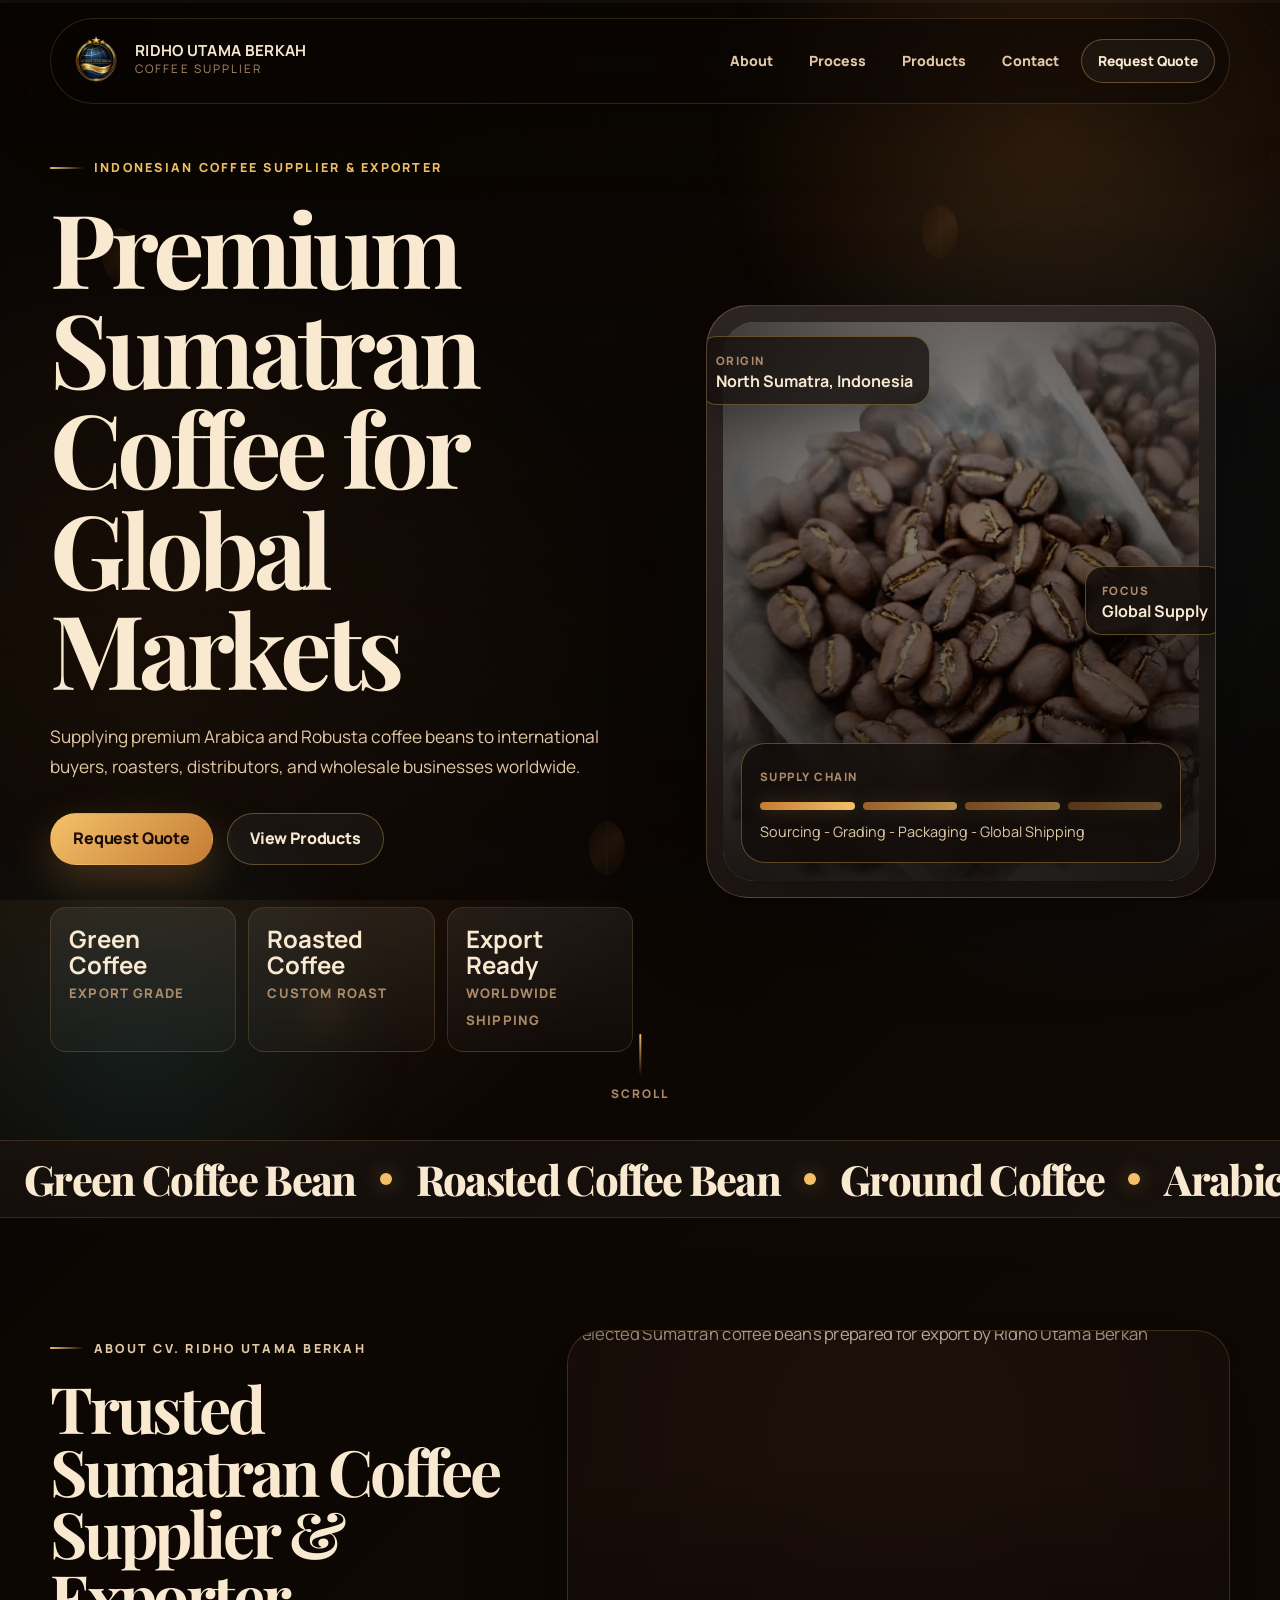
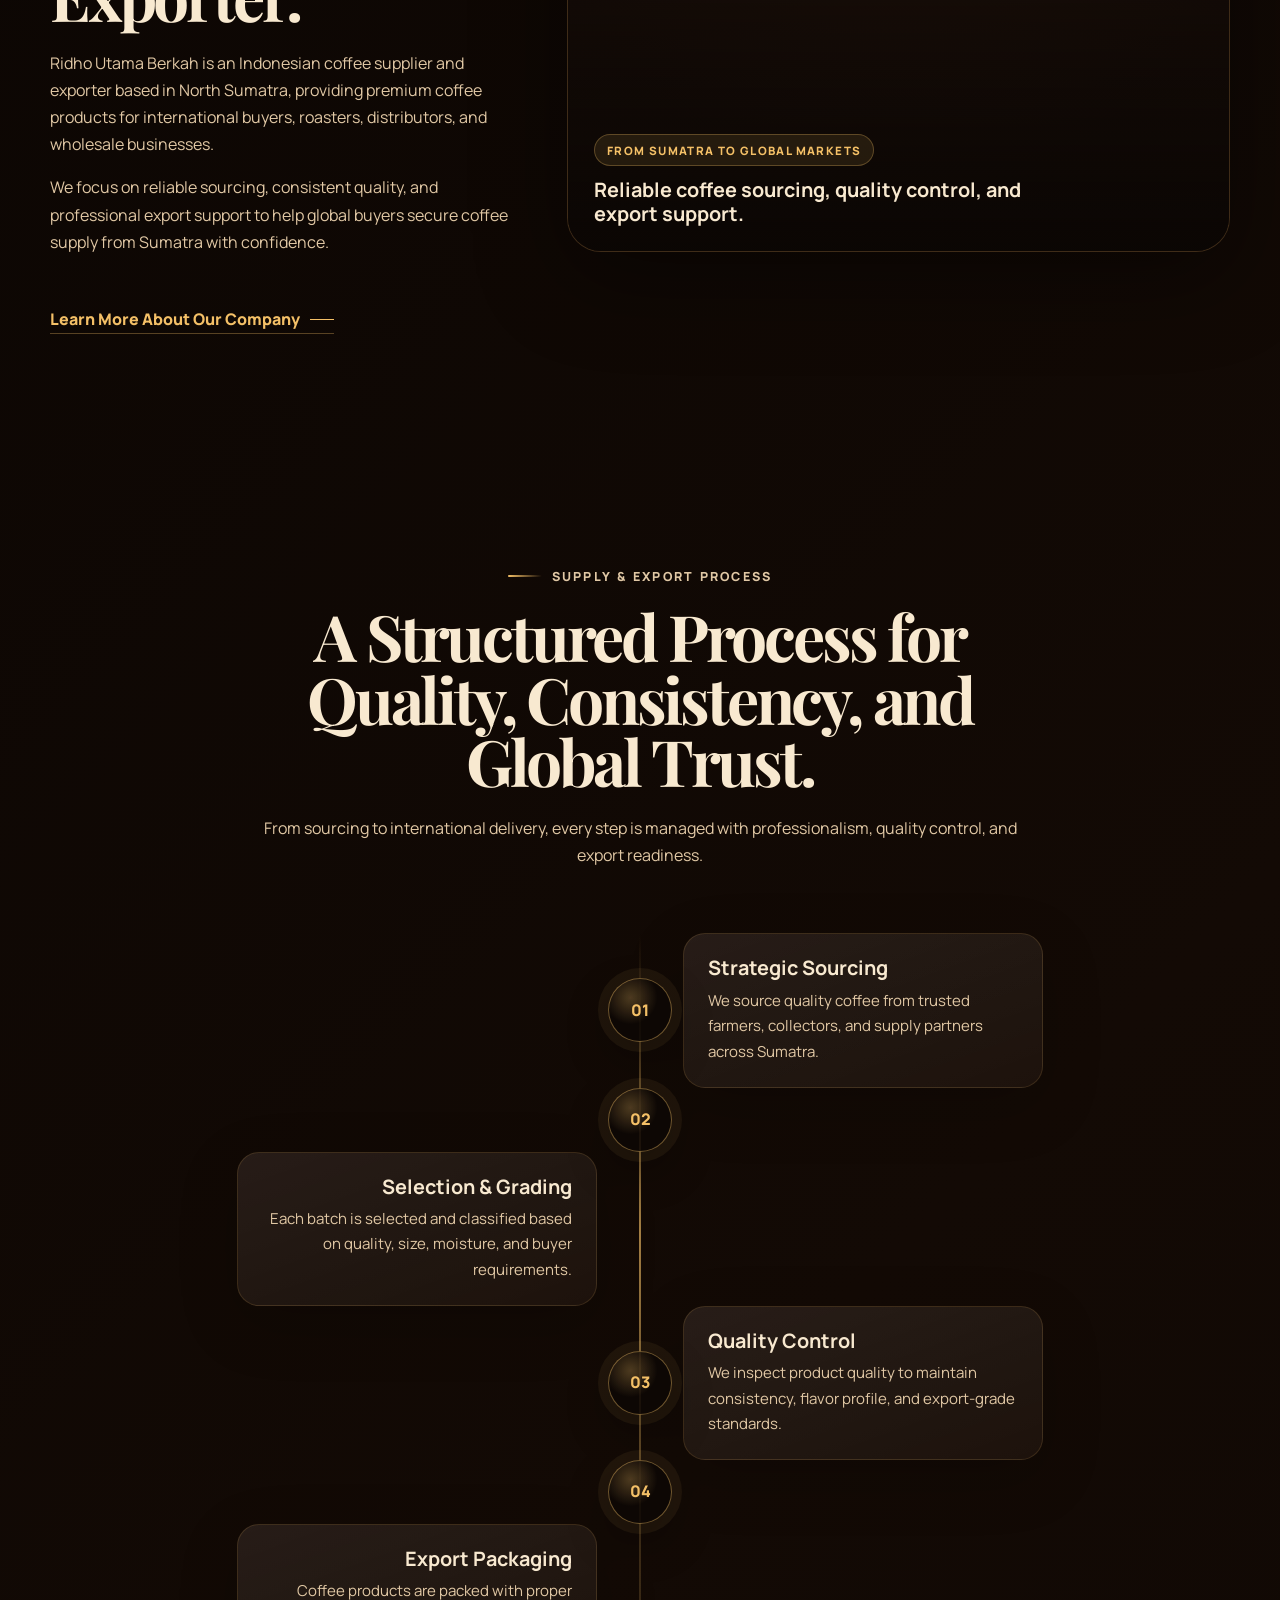
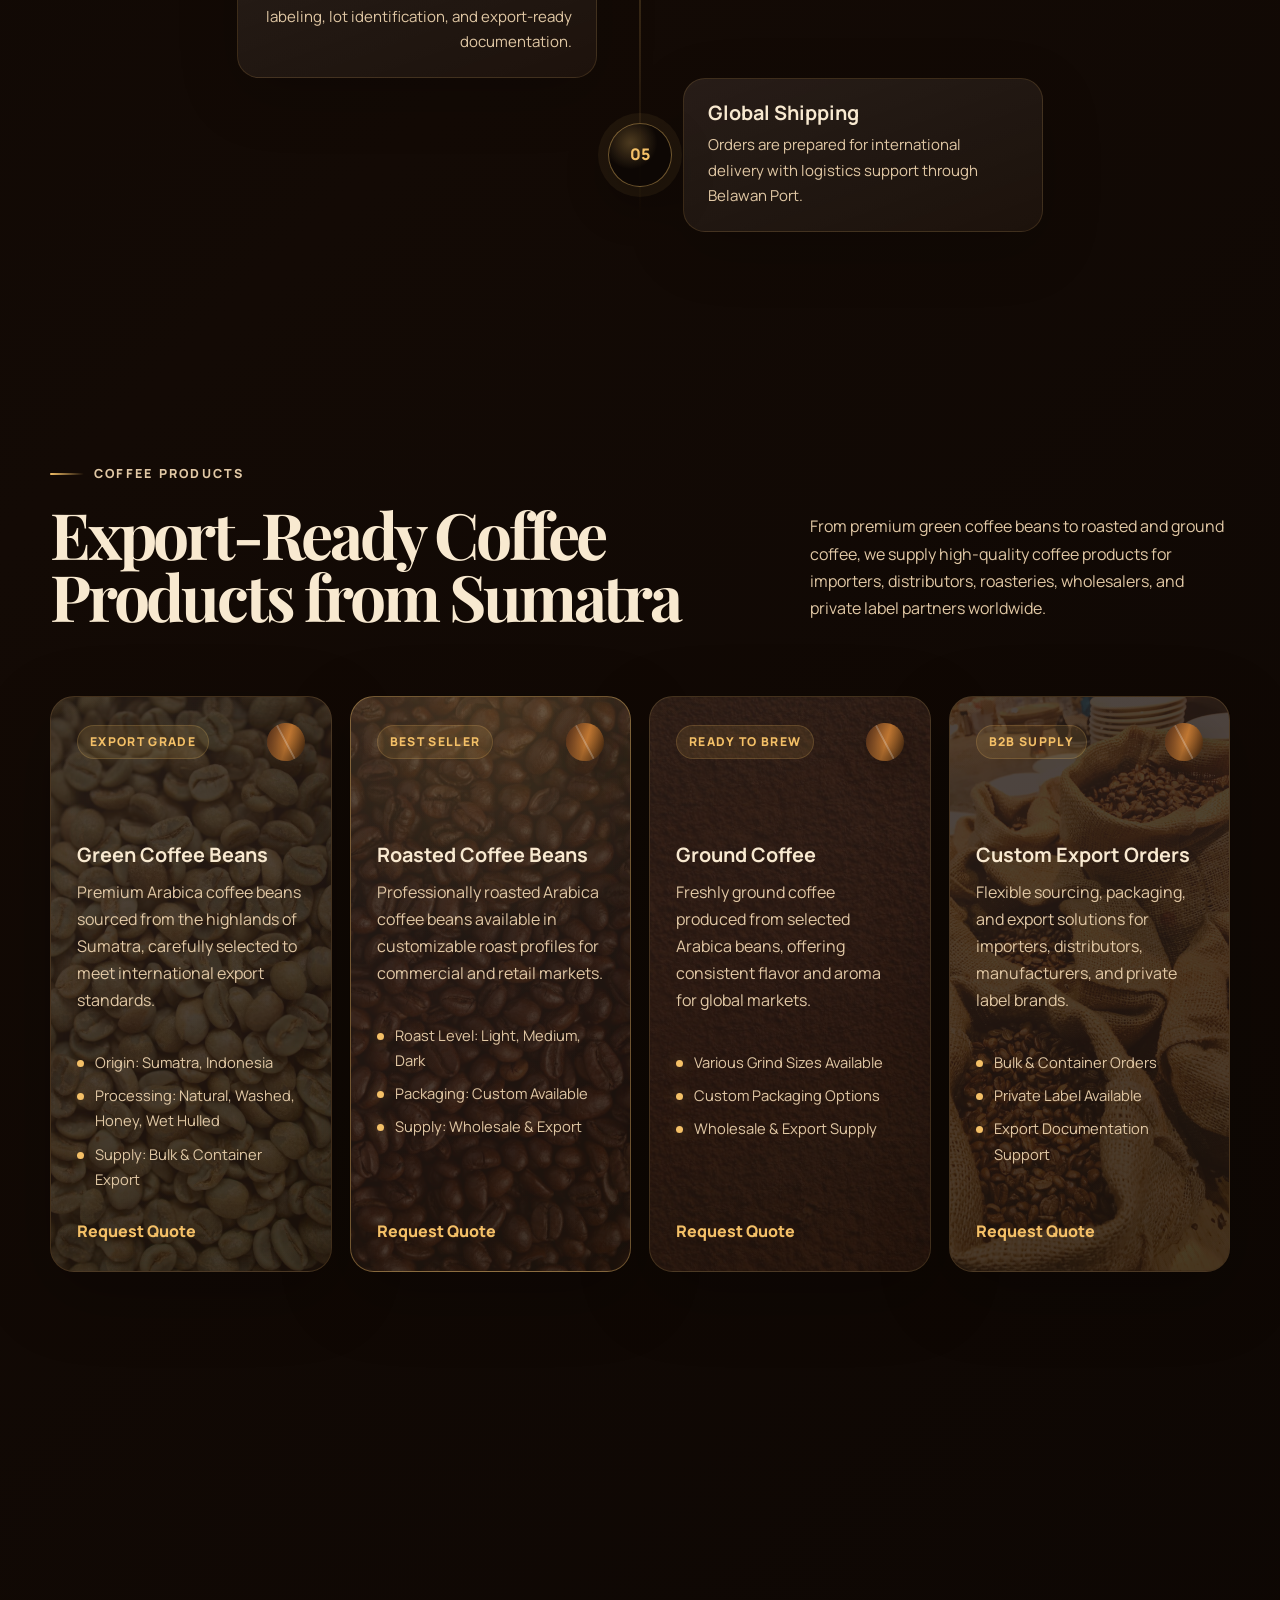
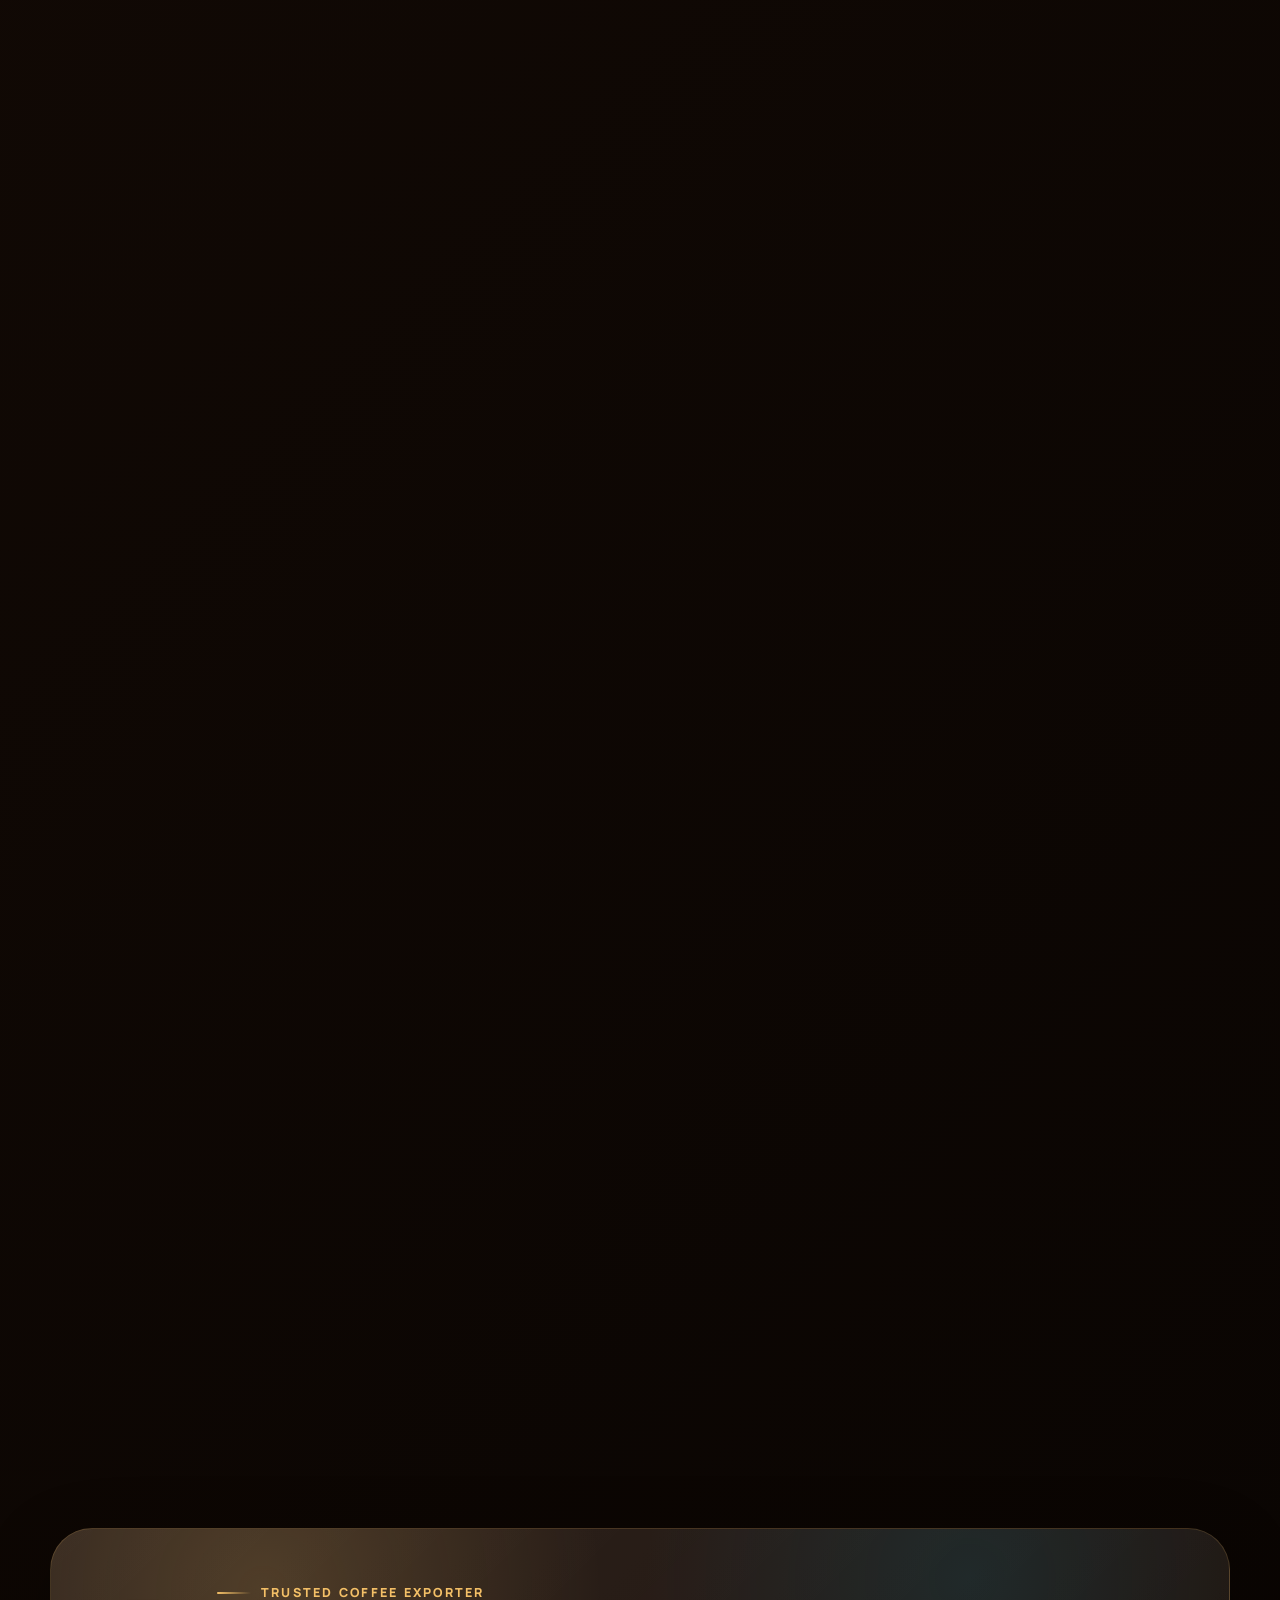
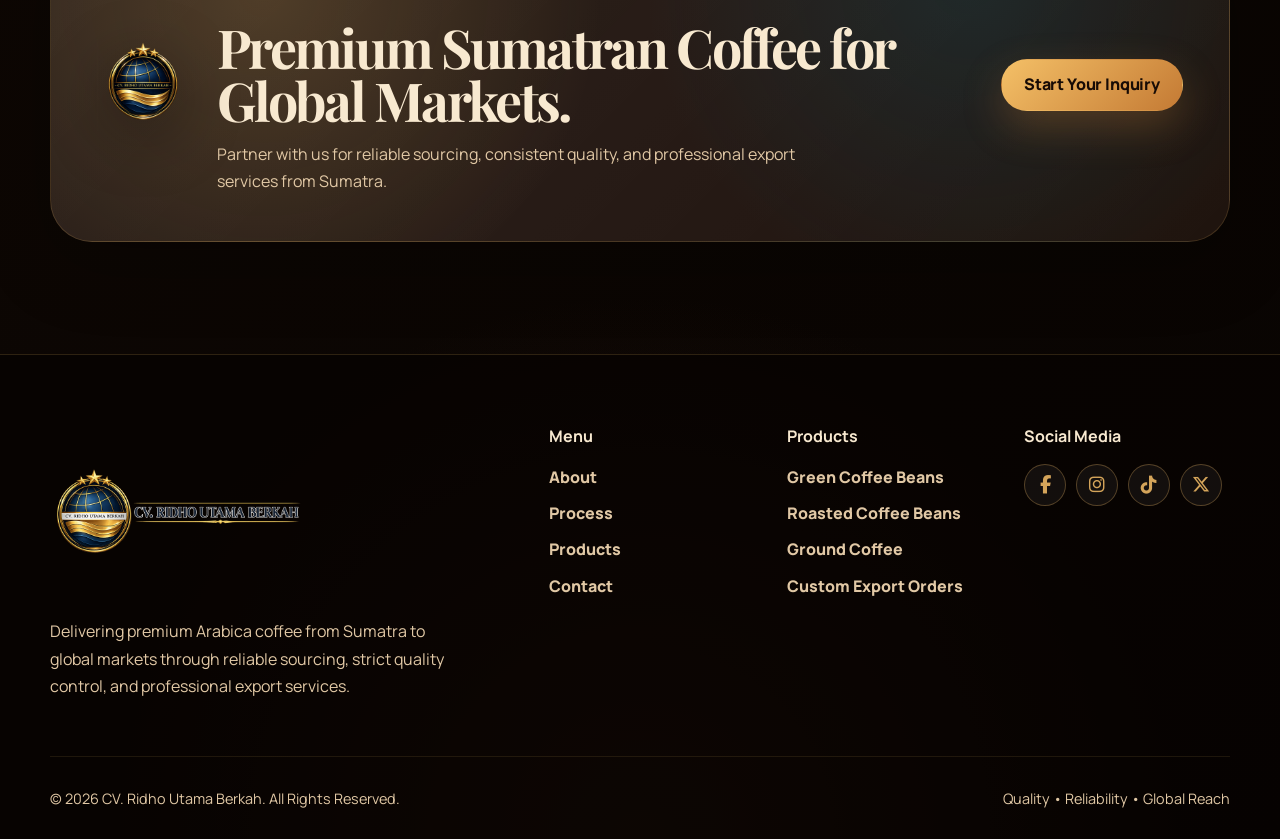
==== commit 71afb221: "Update index.html" ====
--- a/index.html
+++ b/index.html
@@ -165,9 +165,6 @@
       <p>Ridho Utama Berkah is an Indonesian coffee supplier and exporter based in North Sumatra, providing premium coffee products for international buyers, roasters, distributors, and wholesale businesses.</p>
       <p>We focus on reliable sourcing, consistent quality, and professional export support to help global buyers secure coffee supply from Sumatra with confidence.</p>
       <div class="origin-tags about-tags">
-        <span>North Sumatra Based</span>
-        <span>Quality Focused</span>
-        <span>Export Ready</span>
       </div>
       <a class="text-link" href="about.html">Learn More About Our Company</a>
     </div>
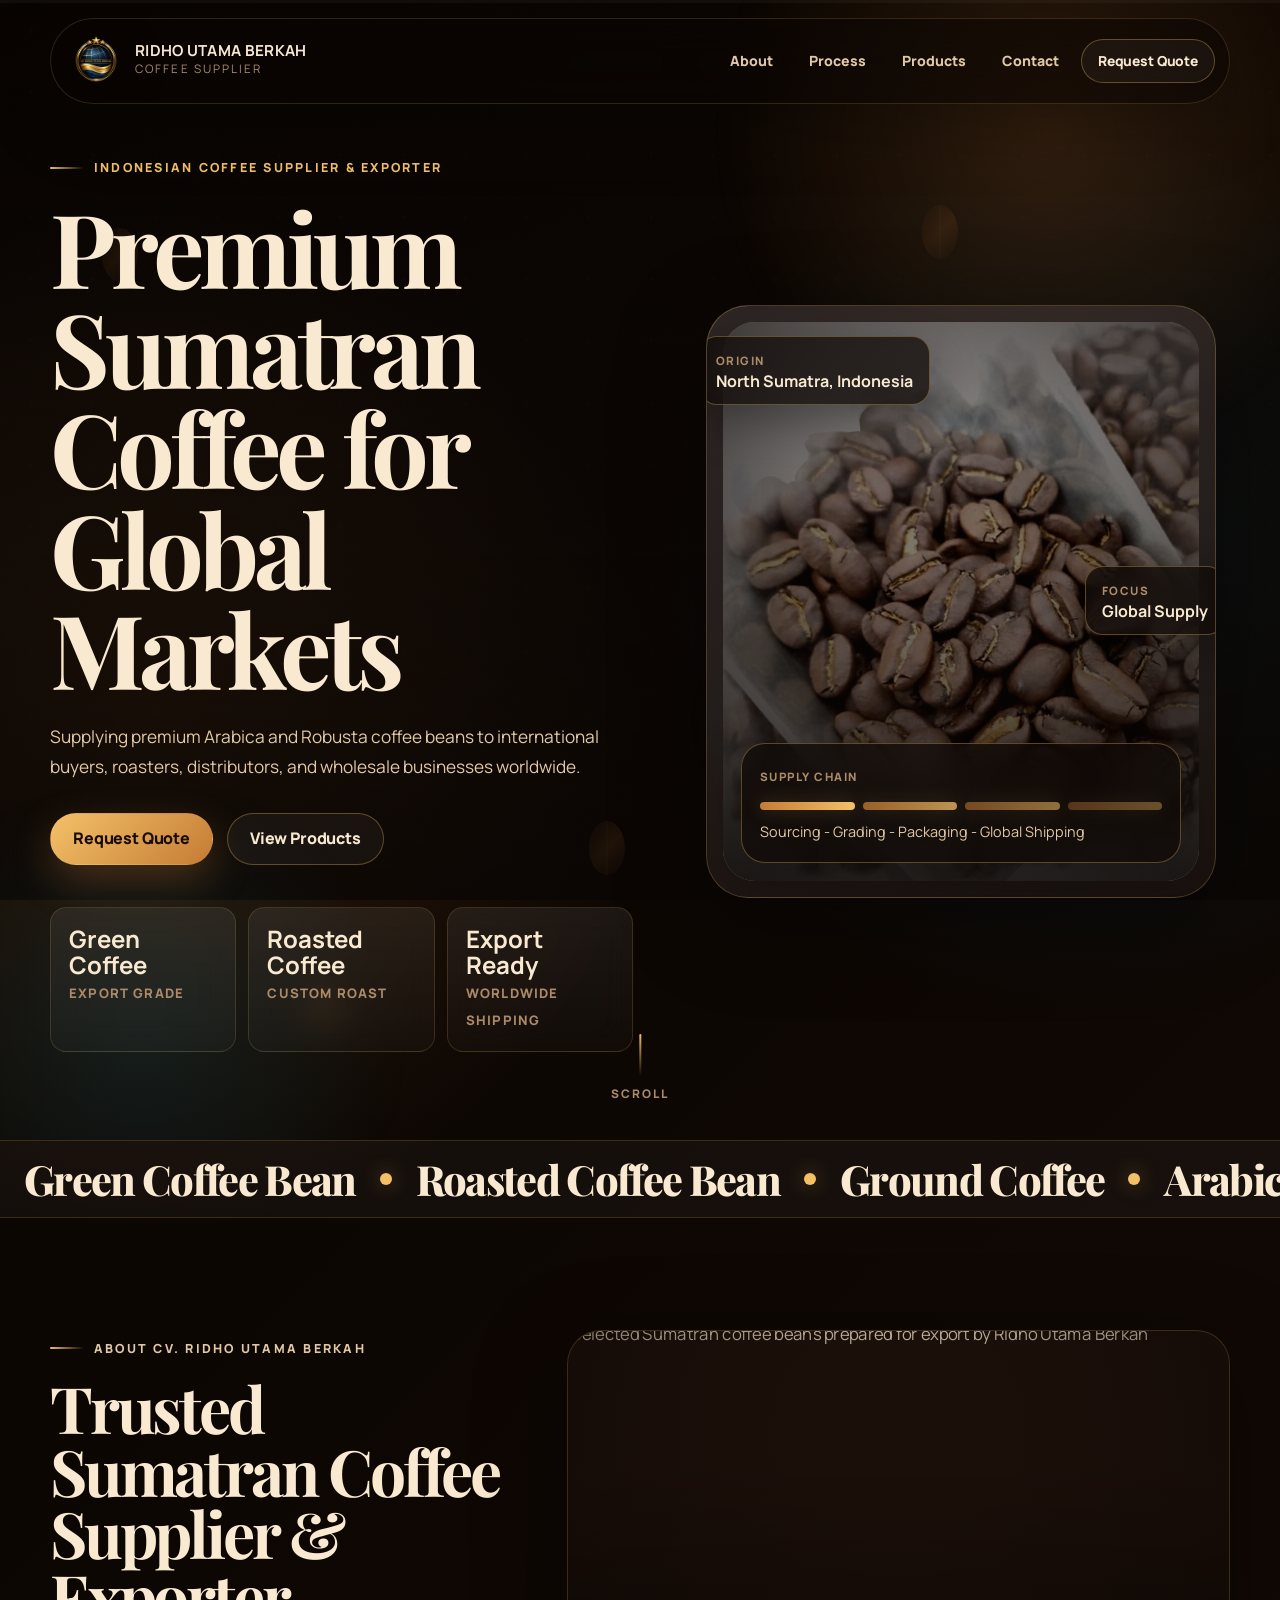
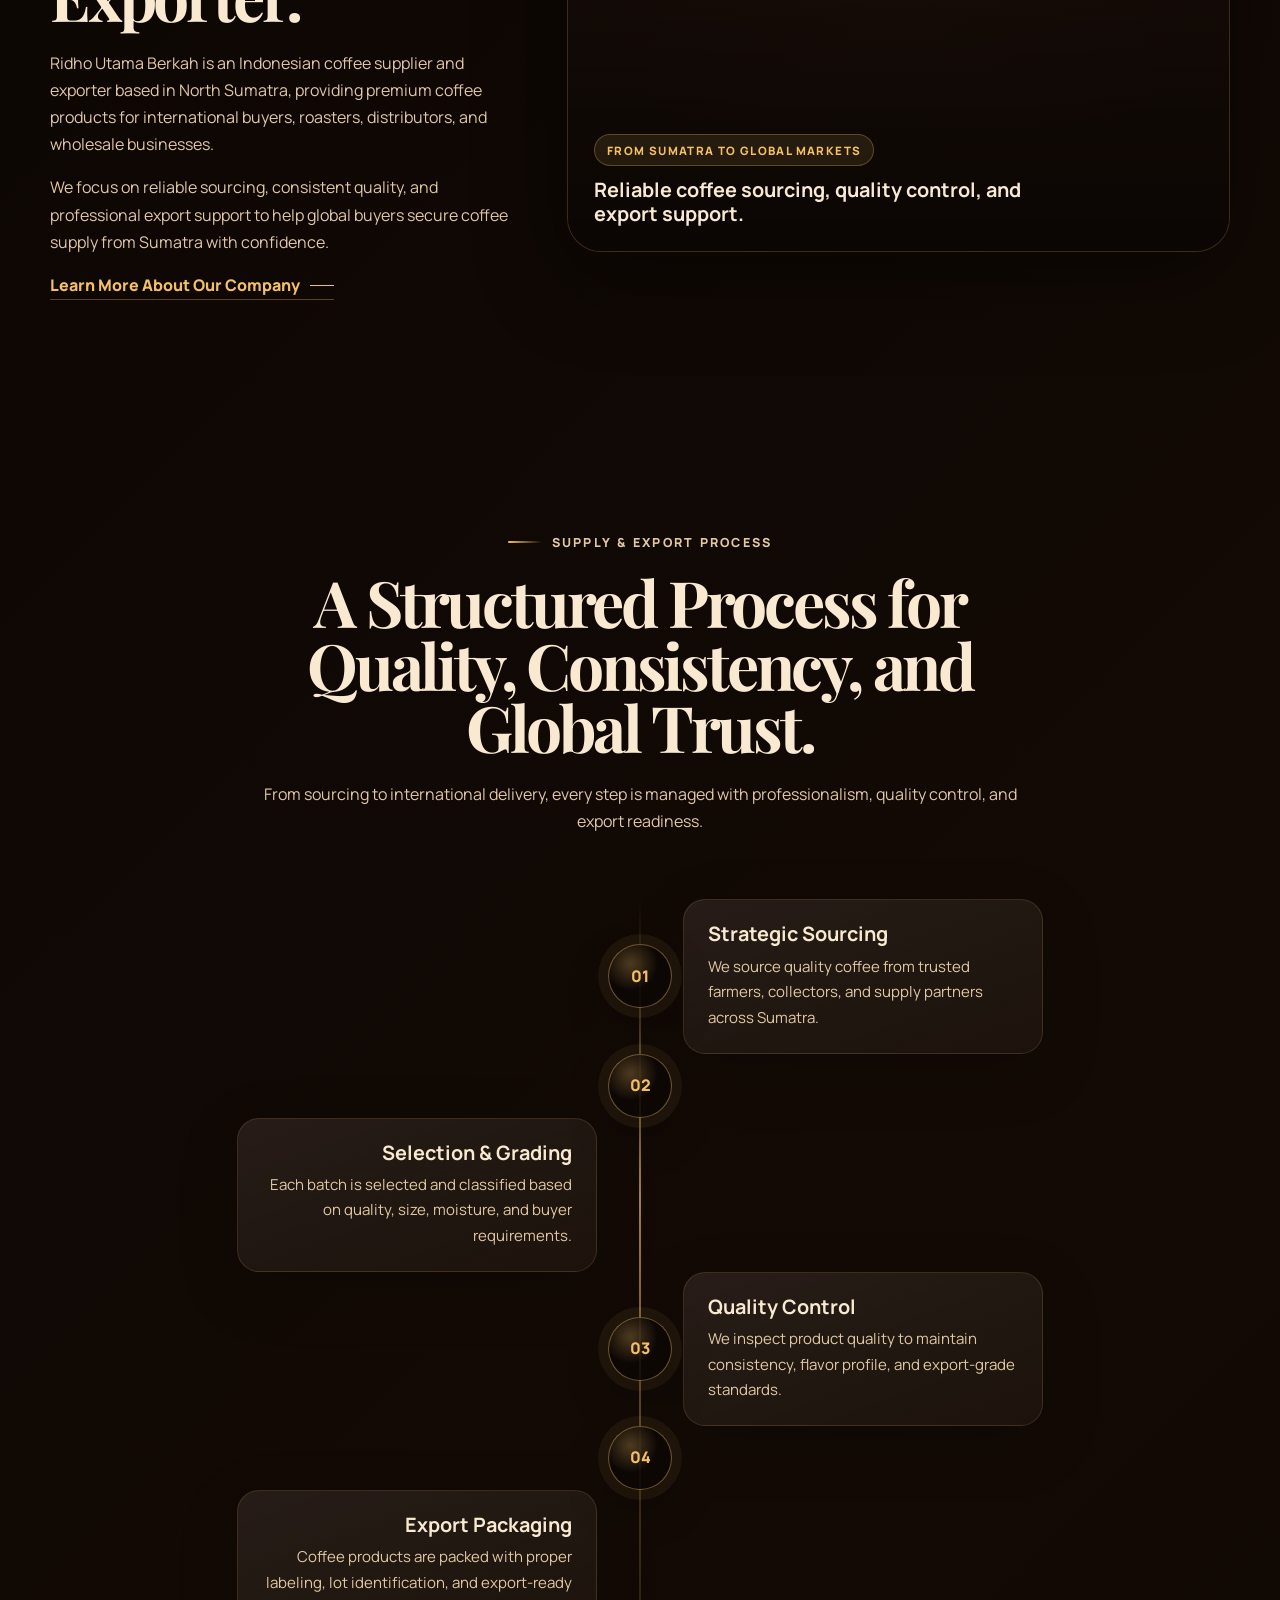
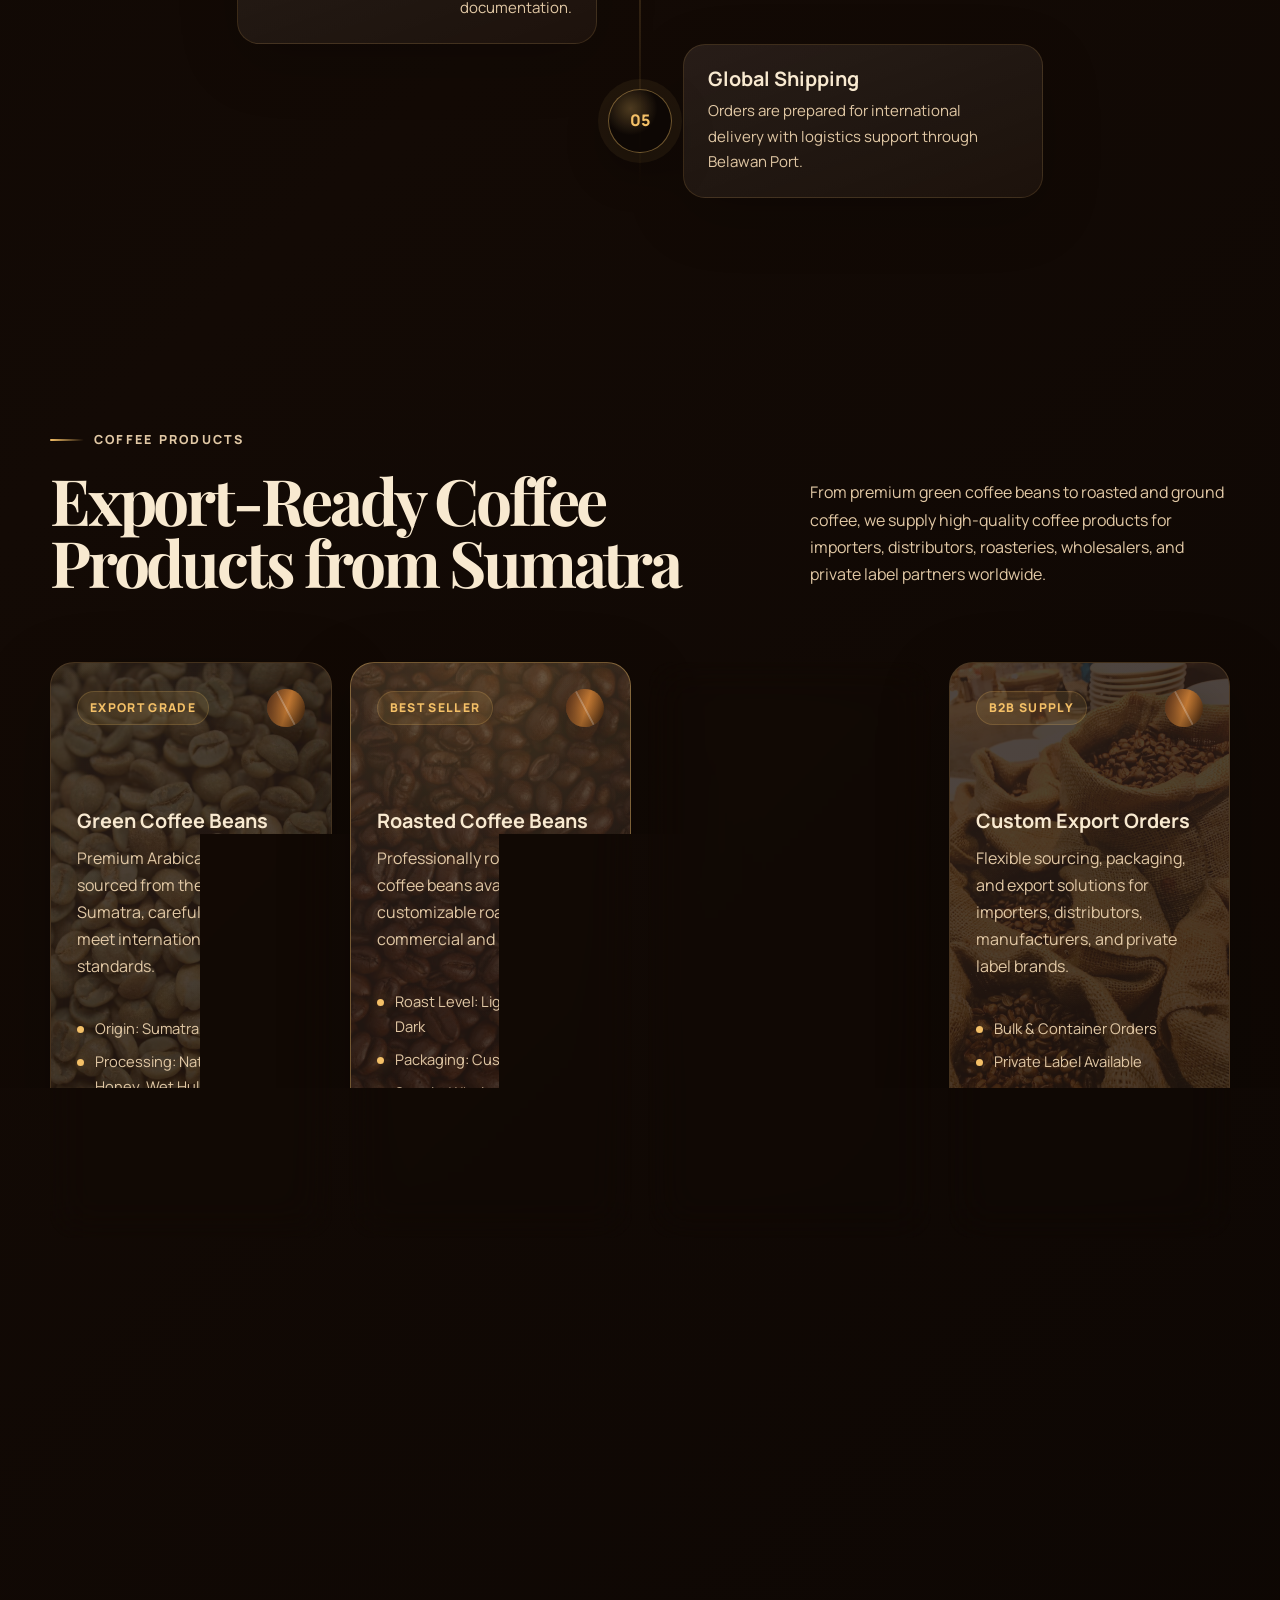
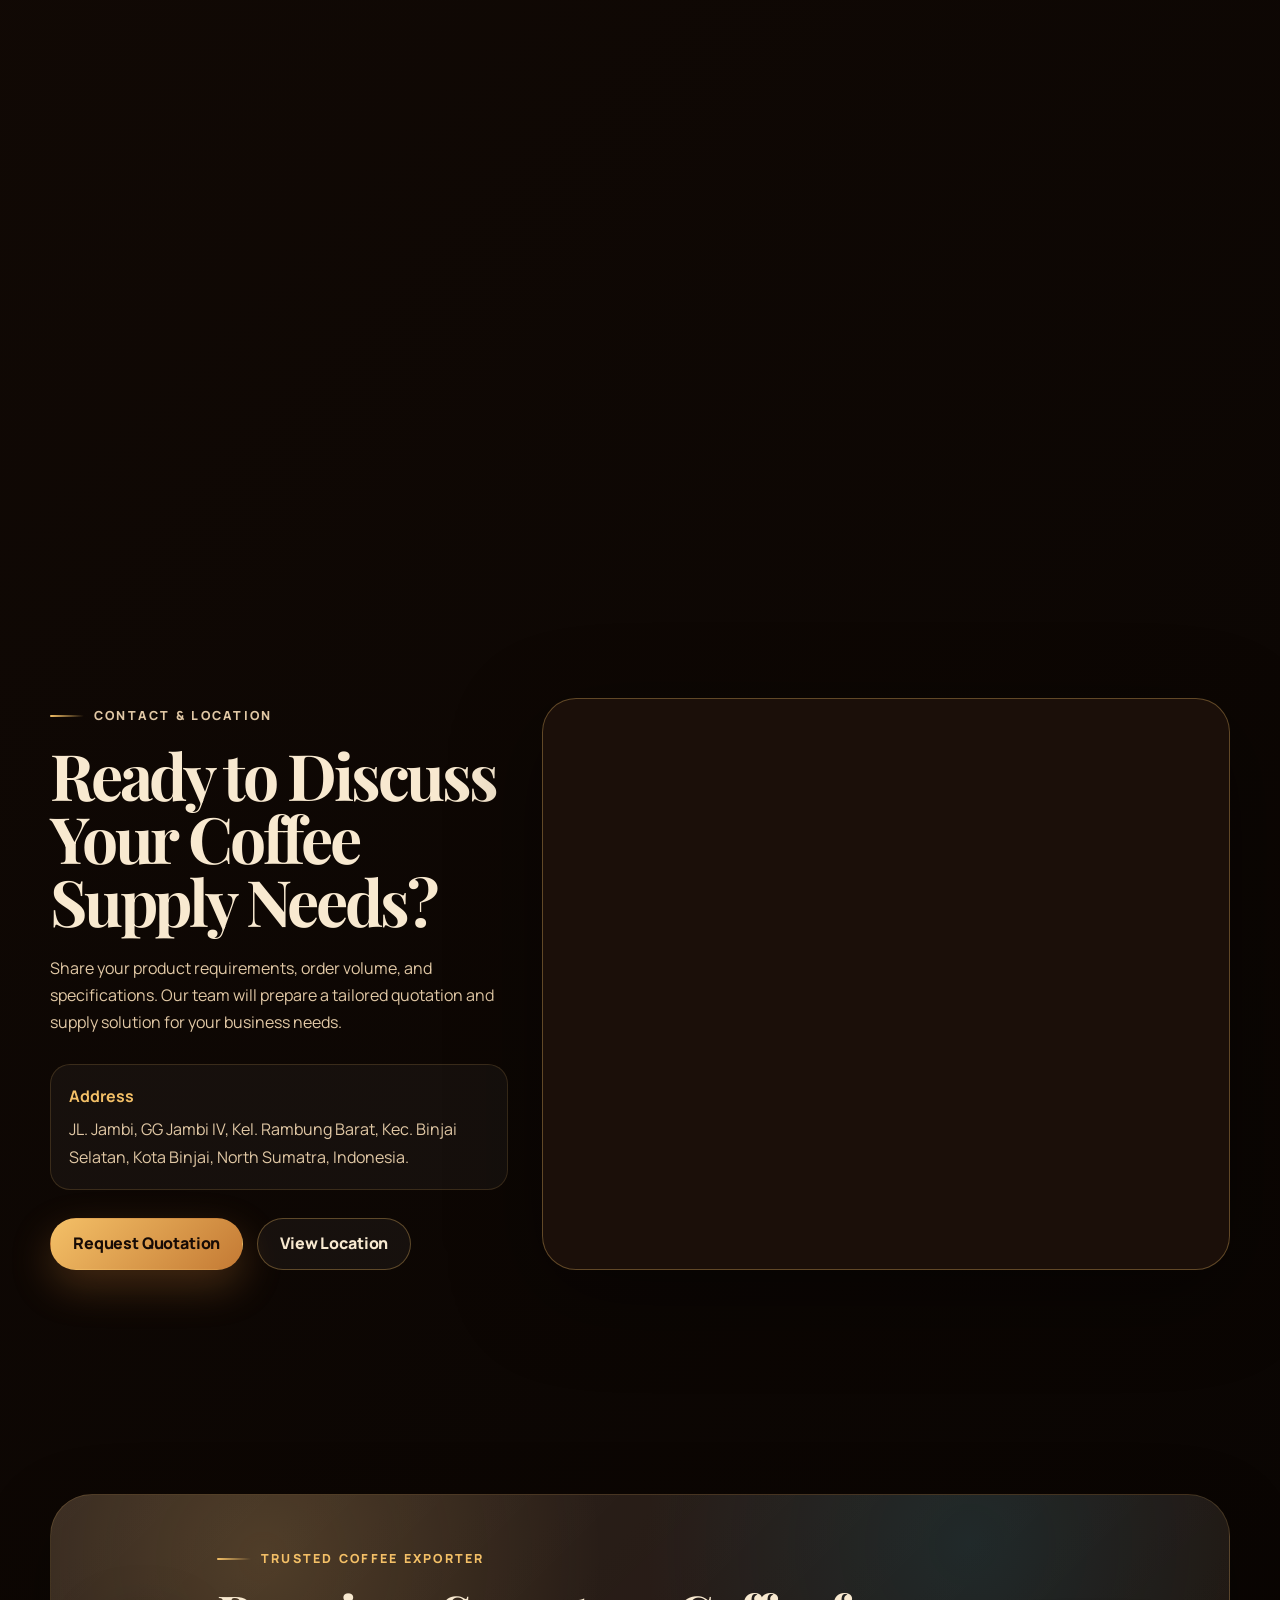
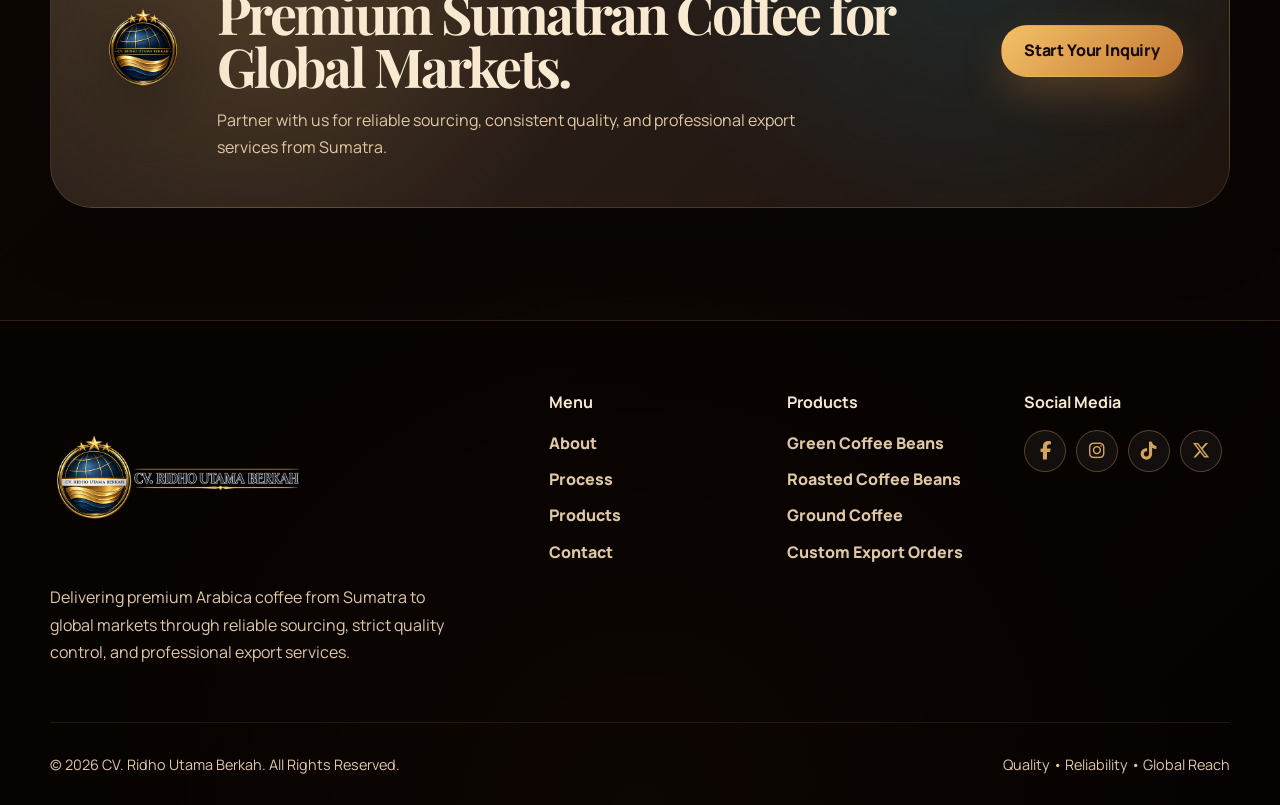
==== commit 436de59e: "Update index.html" ====
--- a/index.html
+++ b/index.html
@@ -164,8 +164,6 @@
       <h2>Trusted Sumatran Coffee Supplier & Exporter.</h2>
       <p>Ridho Utama Berkah is an Indonesian coffee supplier and exporter based in North Sumatra, providing premium coffee products for international buyers, roasters, distributors, and wholesale businesses.</p>
       <p>We focus on reliable sourcing, consistent quality, and professional export support to help global buyers secure coffee supply from Sumatra with confidence.</p>
-      <div class="origin-tags about-tags">
-      </div>
       <a class="text-link" href="about.html">Learn More About Our Company</a>
     </div>
 
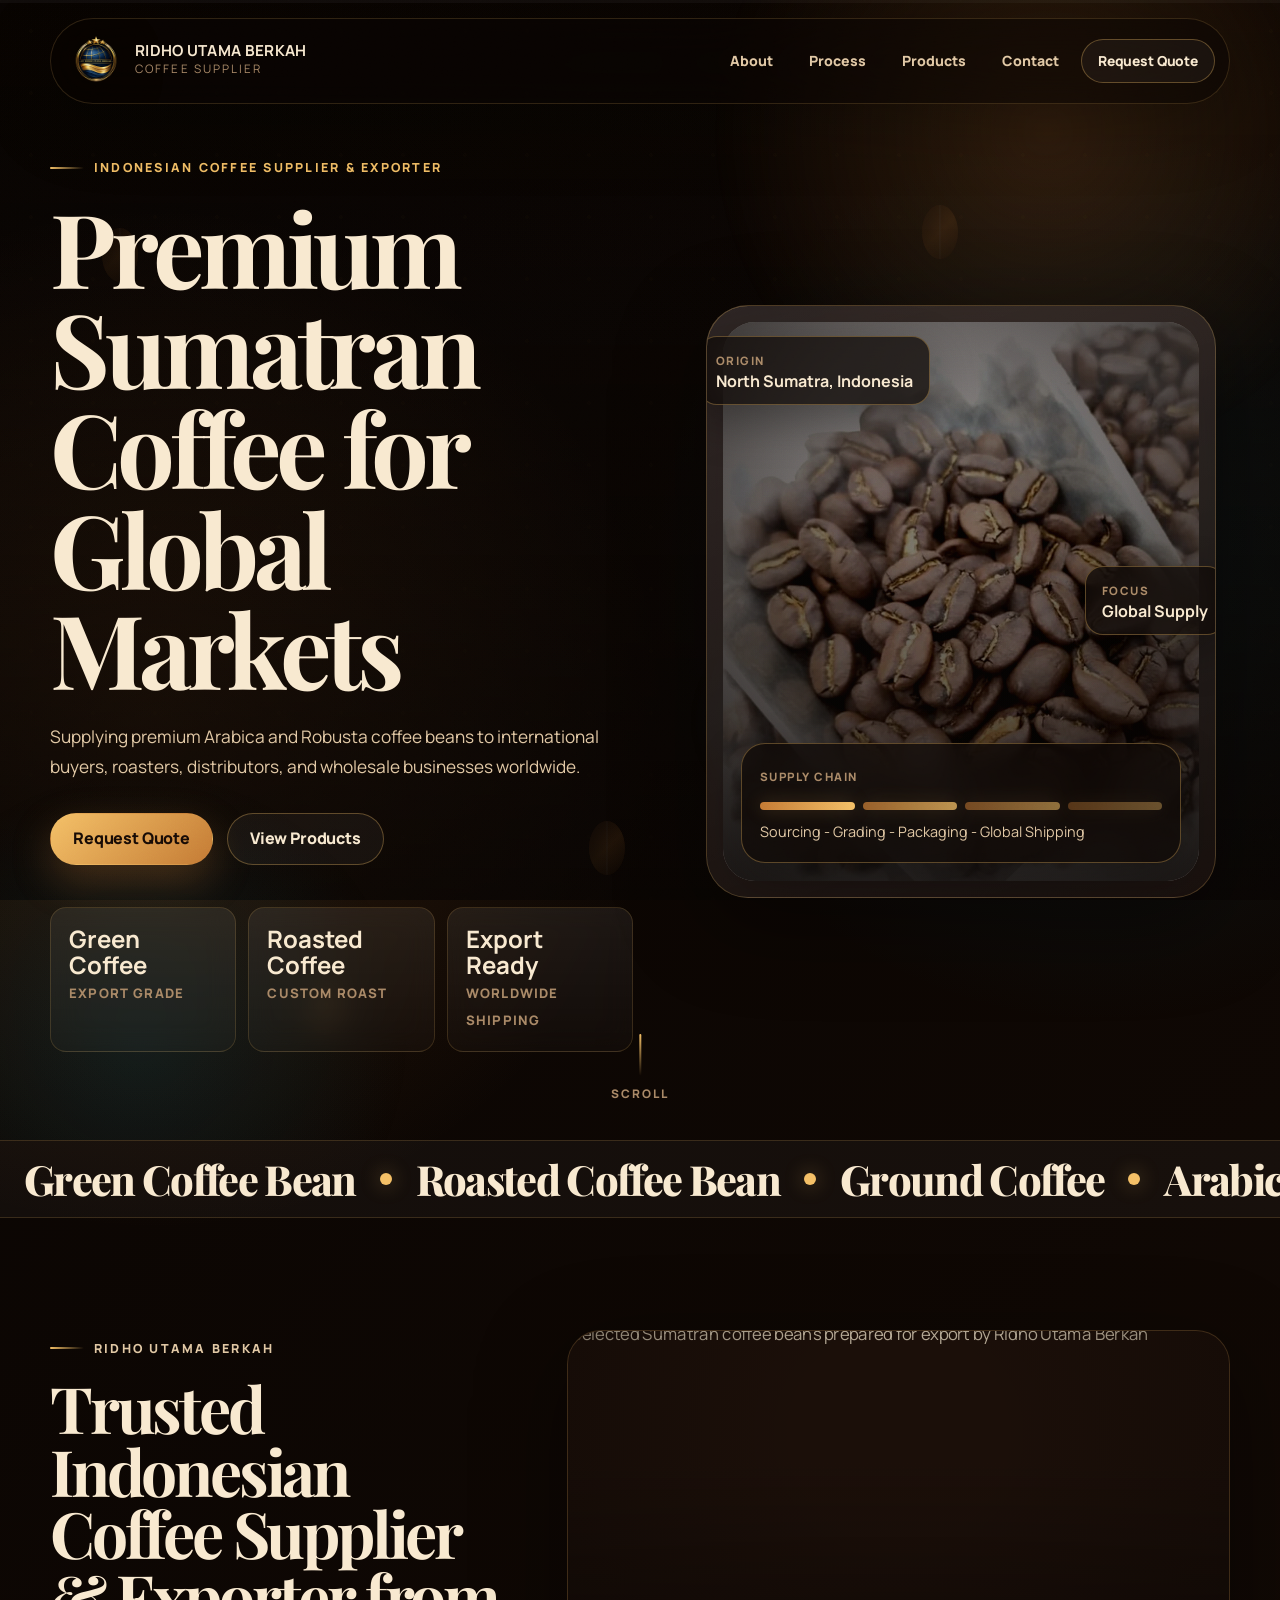
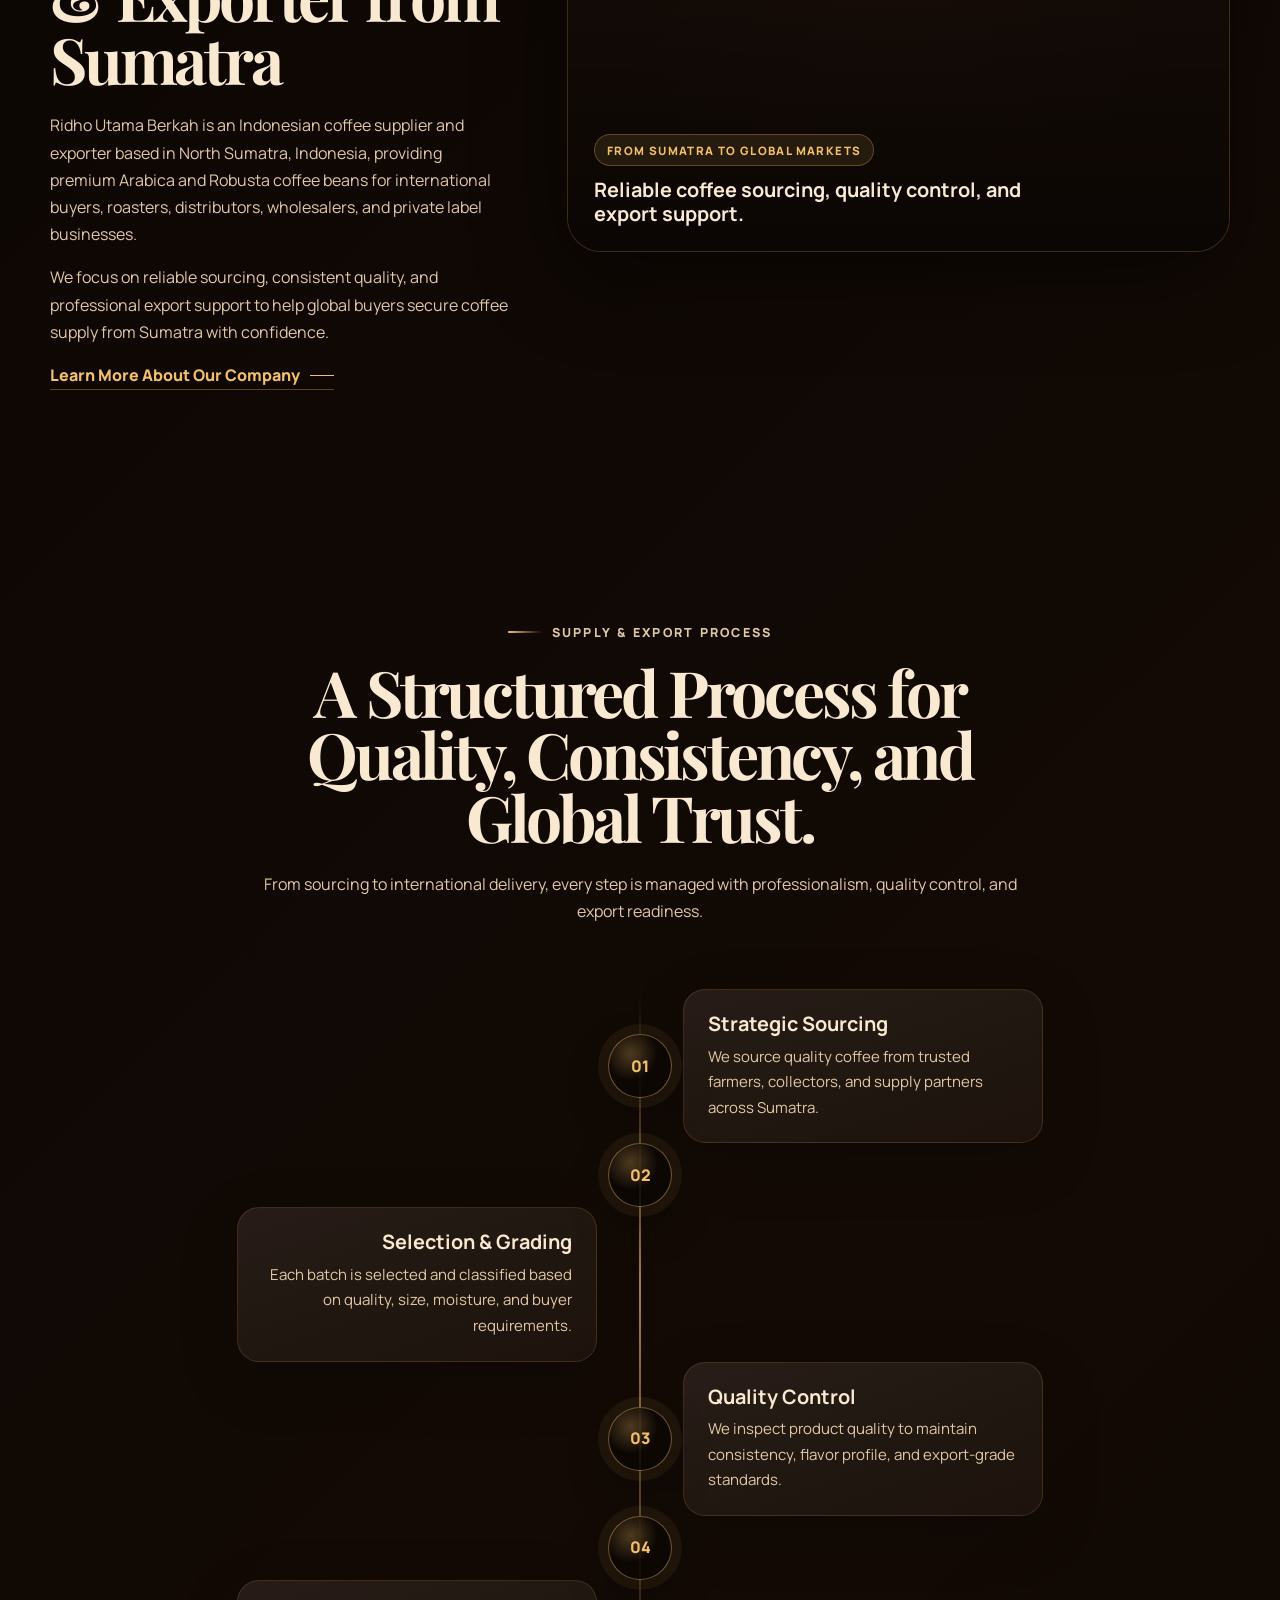
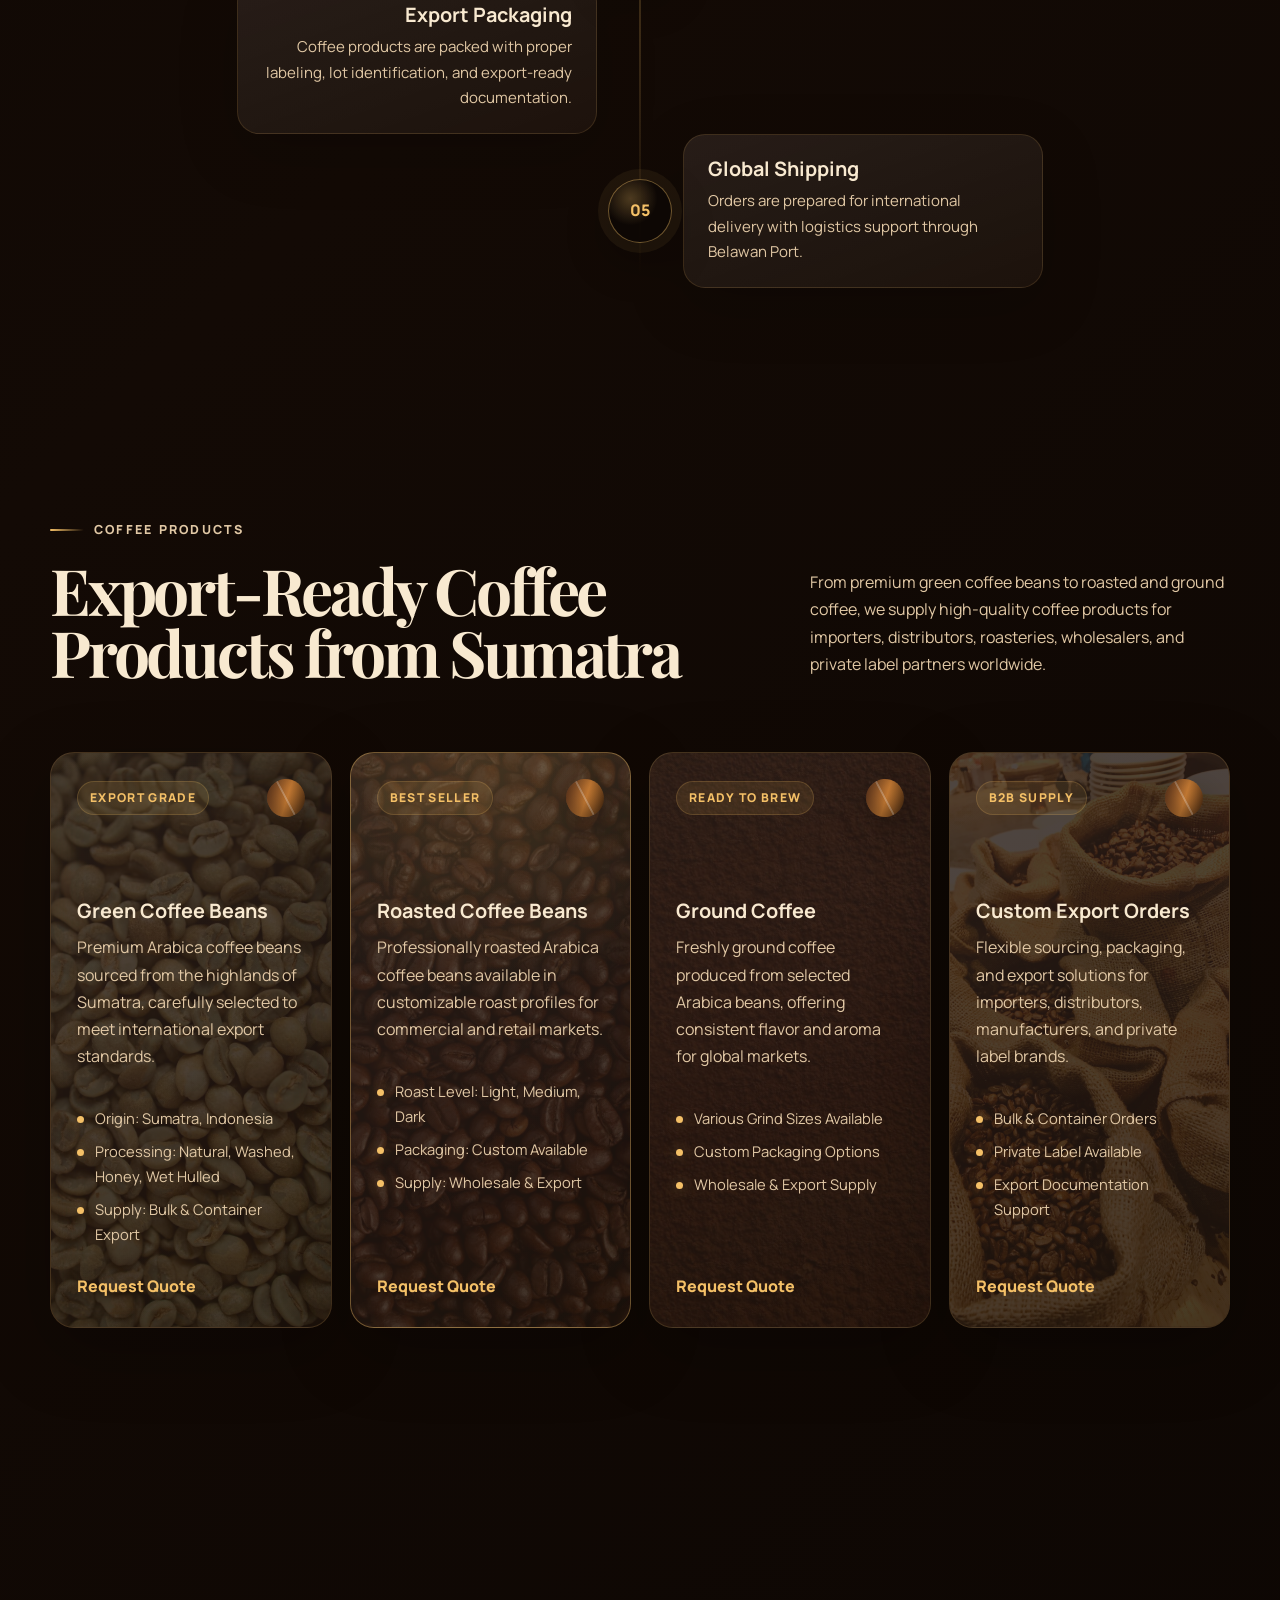
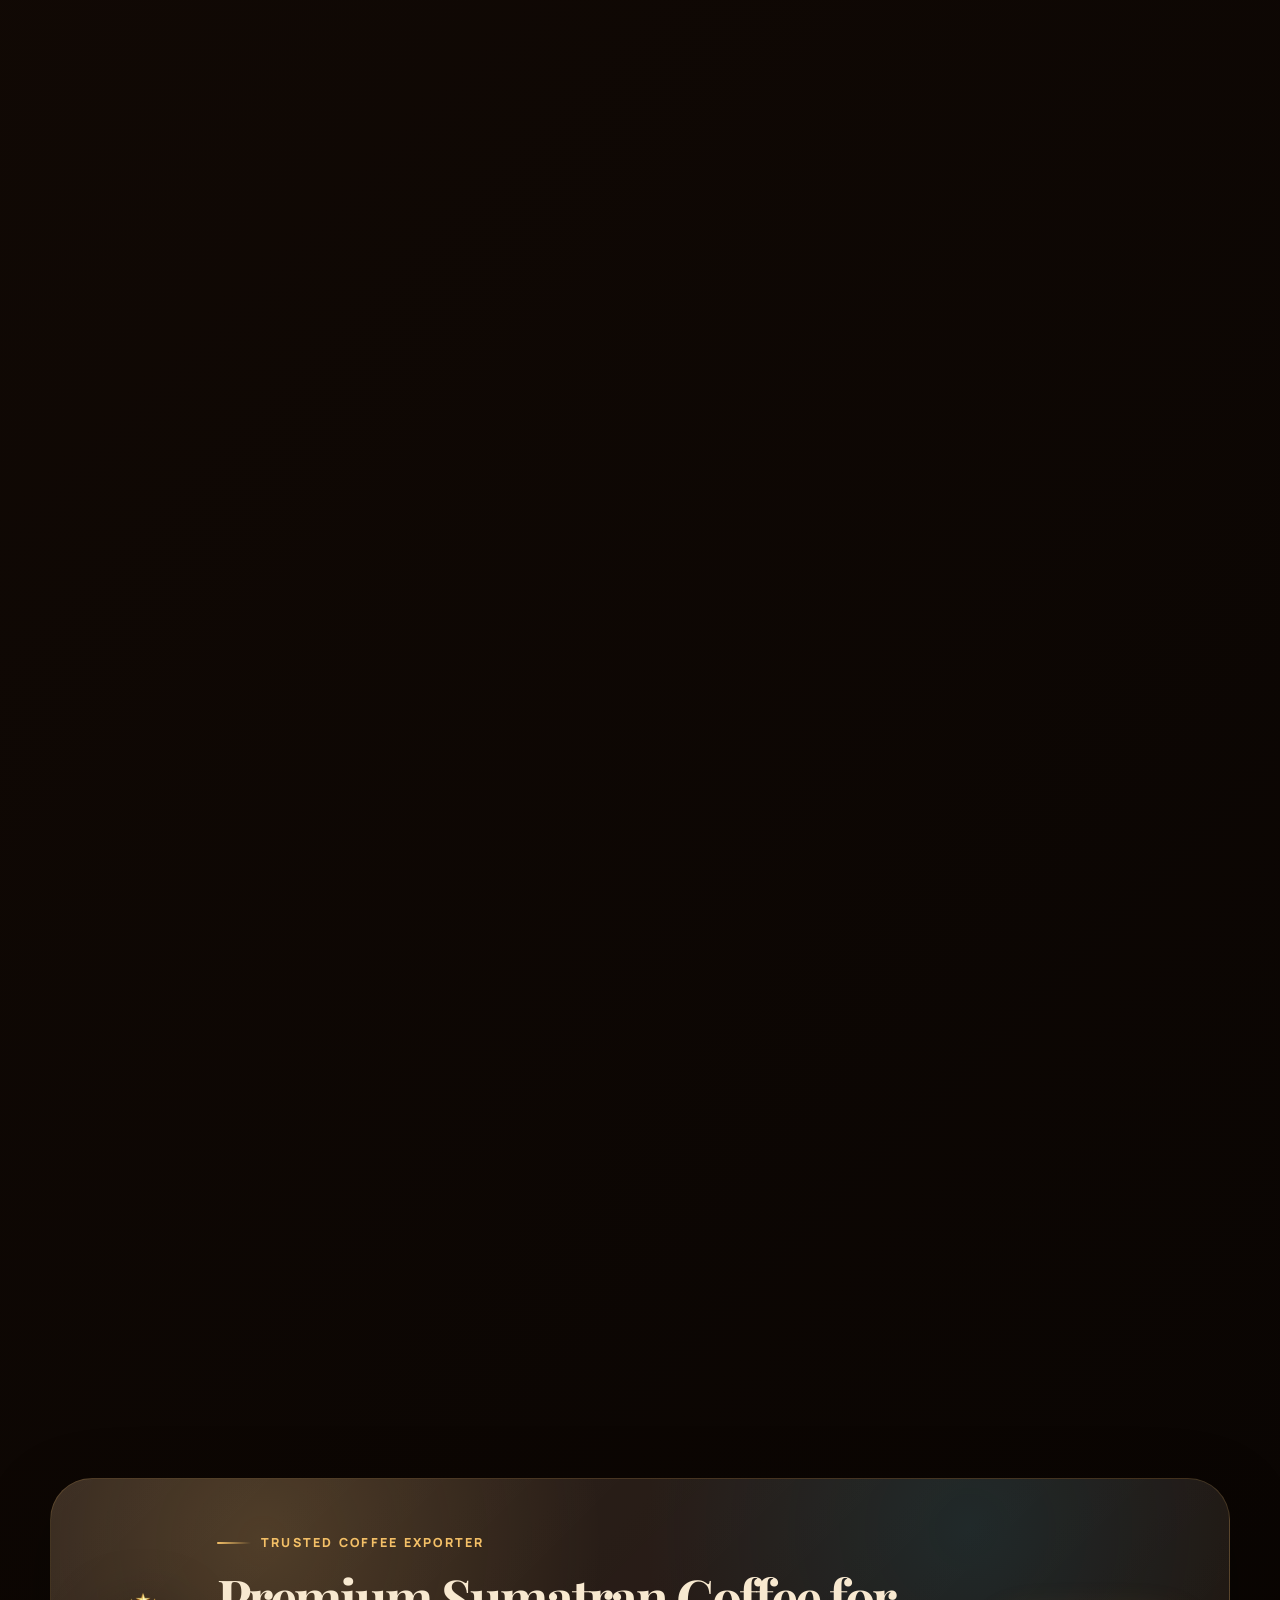
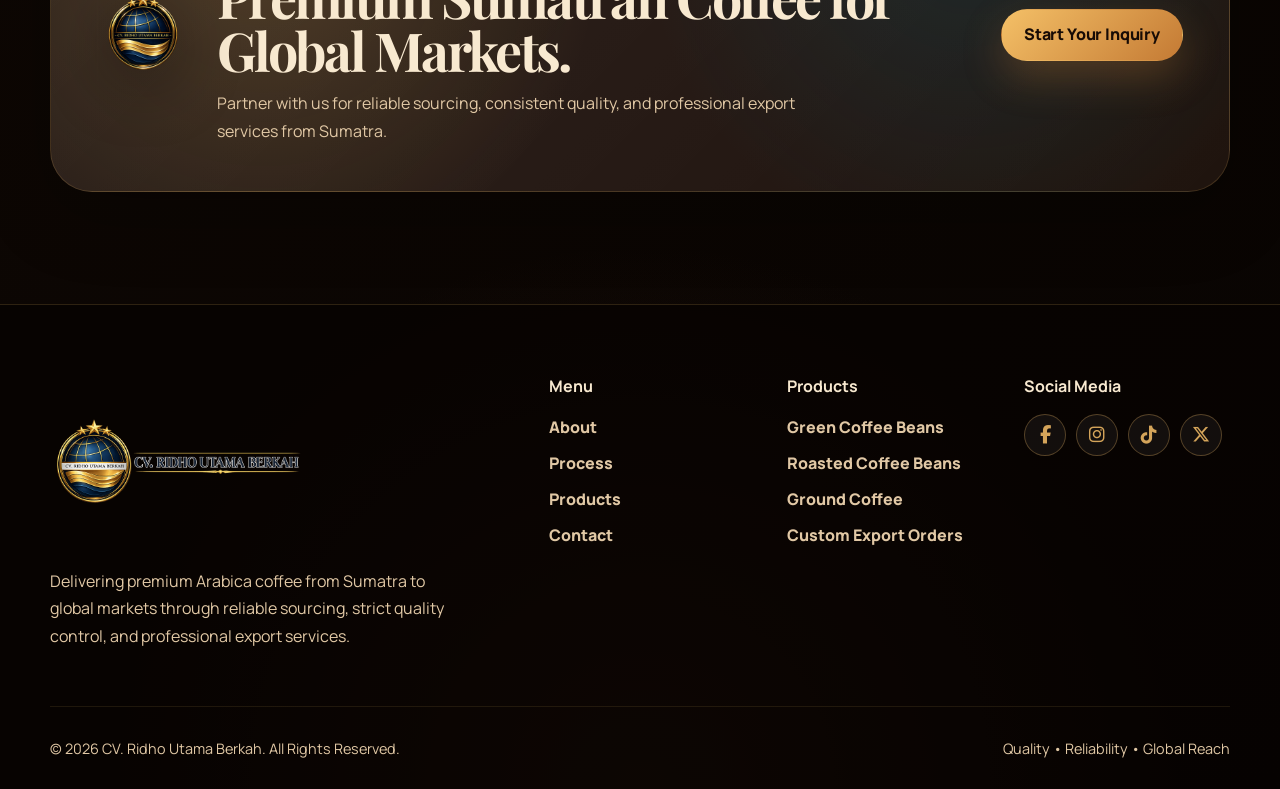
==== commit 54e97317: "Update index.html" ====
--- a/index.html
+++ b/index.html
@@ -160,9 +160,9 @@
   <div class="container about-grid">
 
     <div class="sticky-side" data-reveal="up">
-      <p class="eyebrow"><span></span> About CV. Ridho Utama Berkah</p>
-      <h2>Trusted Sumatran Coffee Supplier & Exporter.</h2>
-      <p>Ridho Utama Berkah is an Indonesian coffee supplier and exporter based in North Sumatra, providing premium coffee products for international buyers, roasters, distributors, and wholesale businesses.</p>
+      <p class="eyebrow"><span></span> Ridho Utama Berkah</p>
+      <h2>Trusted Indonesian Coffee Supplier & Exporter from Sumatra</h2>
+      <p>Ridho Utama Berkah is an Indonesian coffee supplier and exporter based in North Sumatra, Indonesia, providing premium Arabica and Robusta coffee beans for international buyers, roasters, distributors, wholesalers, and private label businesses.</p>
       <p>We focus on reliable sourcing, consistent quality, and professional export support to help global buyers secure coffee supply from Sumatra with confidence.</p>
       <a class="text-link" href="about.html">Learn More About Our Company</a>
     </div>
@@ -305,30 +305,50 @@
       </div>
     </section>
 
-    <section class="section quality-section">
-      <div class="container quality-grid">
-        <div class="quality-card large" data-reveal="up">
-          <p class="eyebrow"><span></span> Why Choose Us</p>
-          <h2>Trusted Export Partner for Sumatran Coffee.</h2>
-          <p>We combine reliable sourcing, strict quality standards, and professional export handling to help coffee businesses secure consistent supply from Sumatra with confidence.</p>
-        </div>
-        <div class="quality-card" data-reveal="up">
-          <strong>01</strong>
-          <h3>Reliable Supply Capacity</h3>
-          <p>We work closely with farmers, collectors, and supply partners across Sumatra to ensure stable availability for recurring orders and large-volume export requirements.</p>
-        </div>
-        <div class="quality-card" data-reveal="up">
-          <strong>02</strong>
-          <h3>Consistent Quality Standards</h3>
-          <p>Every batch undergoes sorting, grading, and quality inspection to maintain the distinctive flavor profile and export standards expected by international buyers.</p>
-        </div>
-        <div class="quality-card" data-reveal="up">
-          <strong>03</strong>
-          <h3>Professional Export Support</h3>
-          <p>From export documentation and container loading to international shipping through Belawan Port, our team manages the process efficiently and transparently.</p>
-        </div>
-      </div>
-    </section>
+<section class="section leadership-section" id="why-choose-us">
+  <div class="container section-header split" data-reveal="up">
+    <div>
+      <p class="eyebrow"><span></span> Why Choose Us</p>
+      <h2>Trusted Export Partner for Sumatran Coffee.</h2>
+    </div>
+
+    <p>
+      We combine reliable sourcing, consistent quality, and professional export support to help international buyers secure premium coffee supply from Sumatra with confidence.
+    </p>
+  </div>
+
+  <div class="container leadership-grid">
+
+    <article class="leader-card" data-reveal="up">
+      <div class="leader-photo">
+        <img src="assets/images/leader-founder.jpg" alt="Founder of CV. Ridho Utama Berkah">
+      </div>
+
+      <div class="leader-info">
+        <span>Founder</span>
+        <h3>Founder Name</h3>
+        <p>
+          Leading the company vision, sourcing partnerships, and long-term strategy to bring Sumatran coffee products to international markets.
+        </p>
+      </div>
+    </article>
+
+    <article class="leader-card" data-reveal="up">
+      <div class="leader-photo">
+        <img src="assets/images/leader-operations.jpg" alt="Operations manager of CV. Ridho Utama Berkah">
+      </div>
+
+      <div class="leader-info">
+        <span>Operations & Export Coordinator</span>
+        <h3>Manager Name</h3>
+        <p>
+          Responsible for product preparation, order coordination, quality handling, and communication with buyers and export partners.
+        </p>
+      </div>
+    </article>
+
+  </div>
+</section>
 
     <section class="section contact-preview" id="contact">
       <div class="container contact-preview-grid">
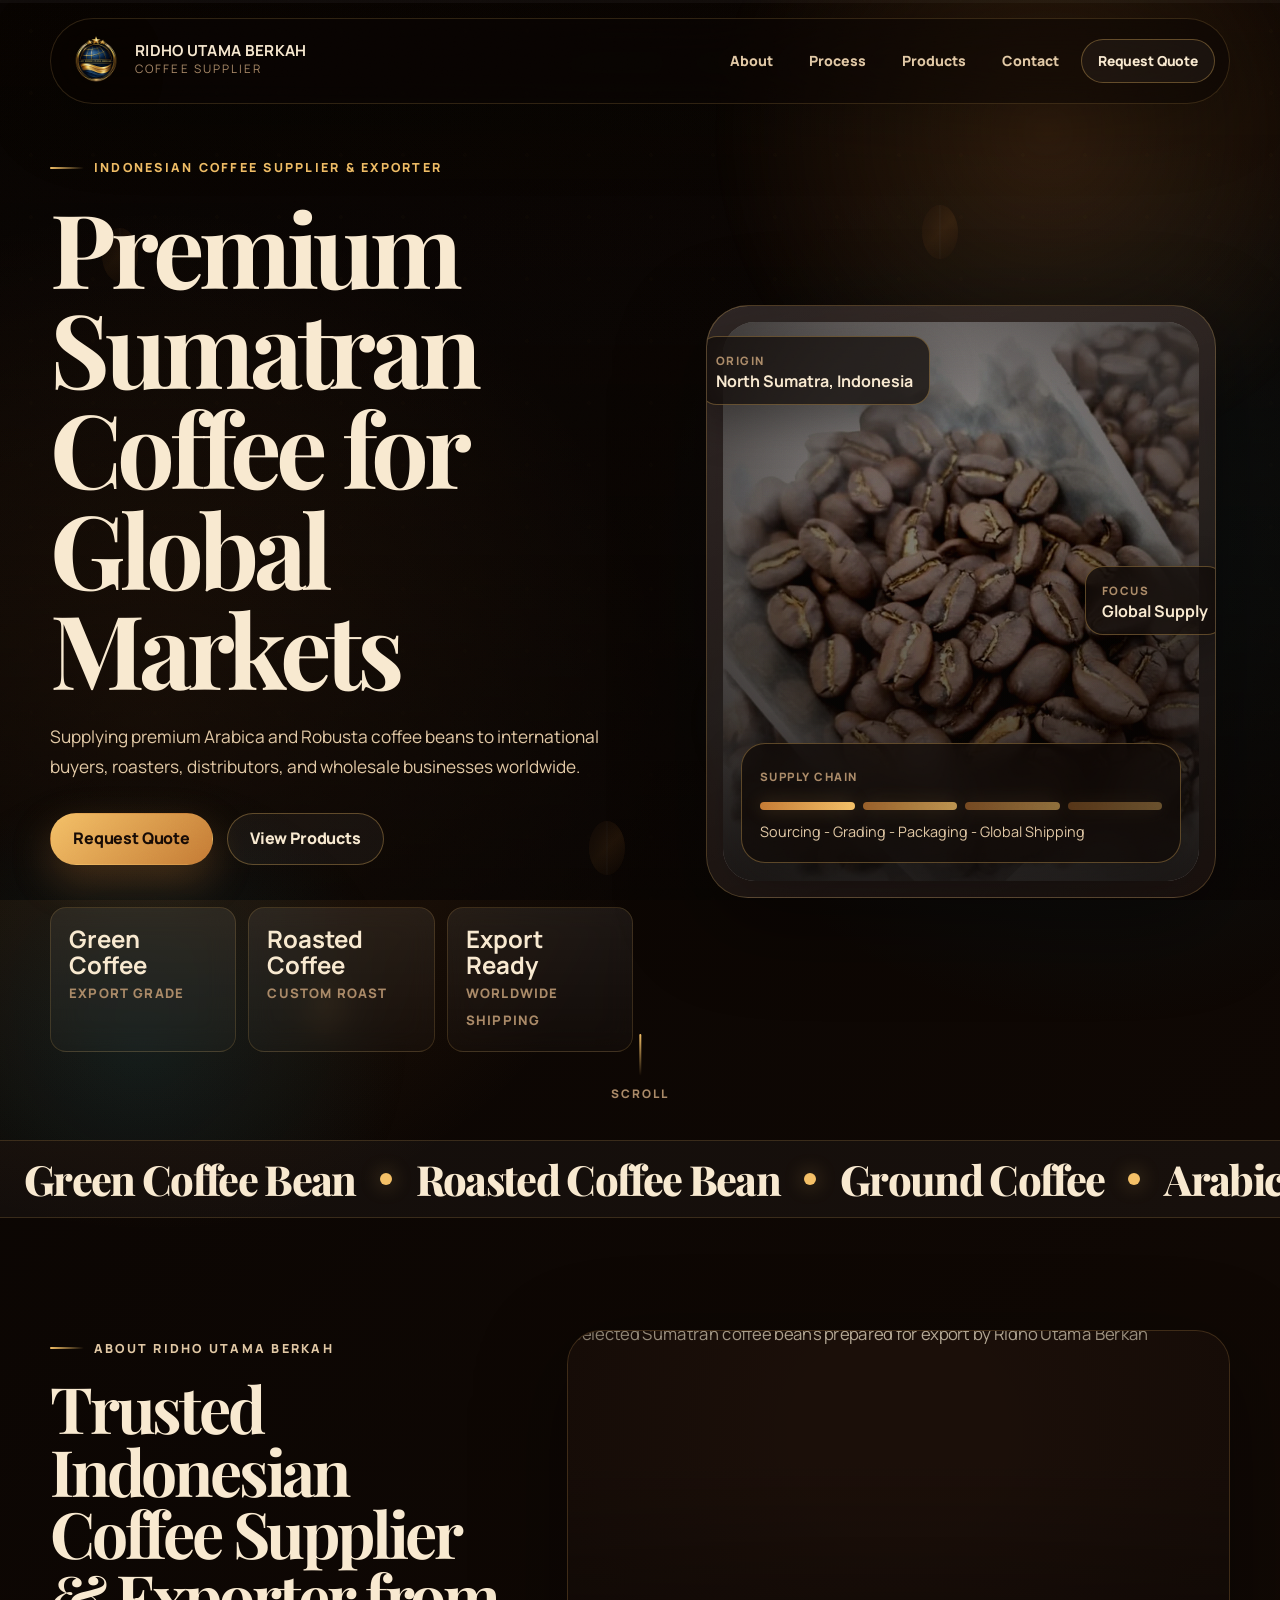
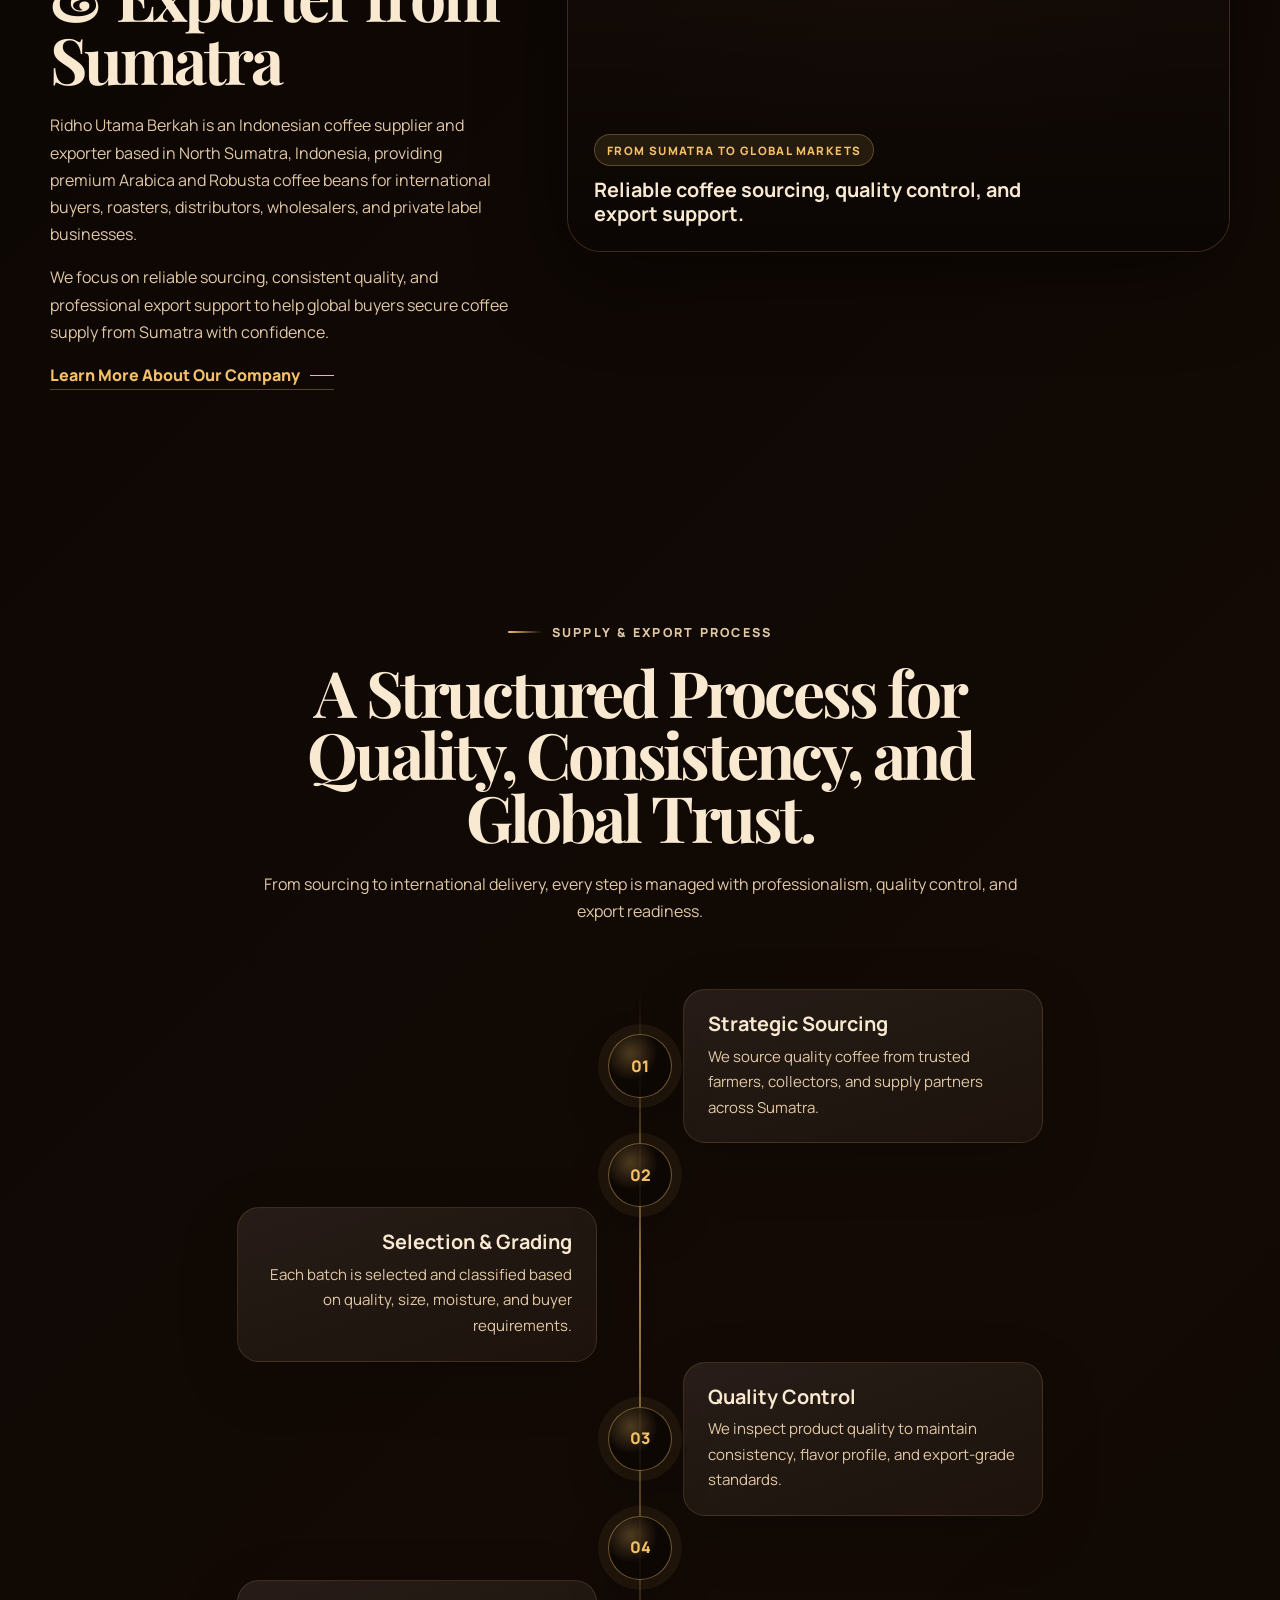
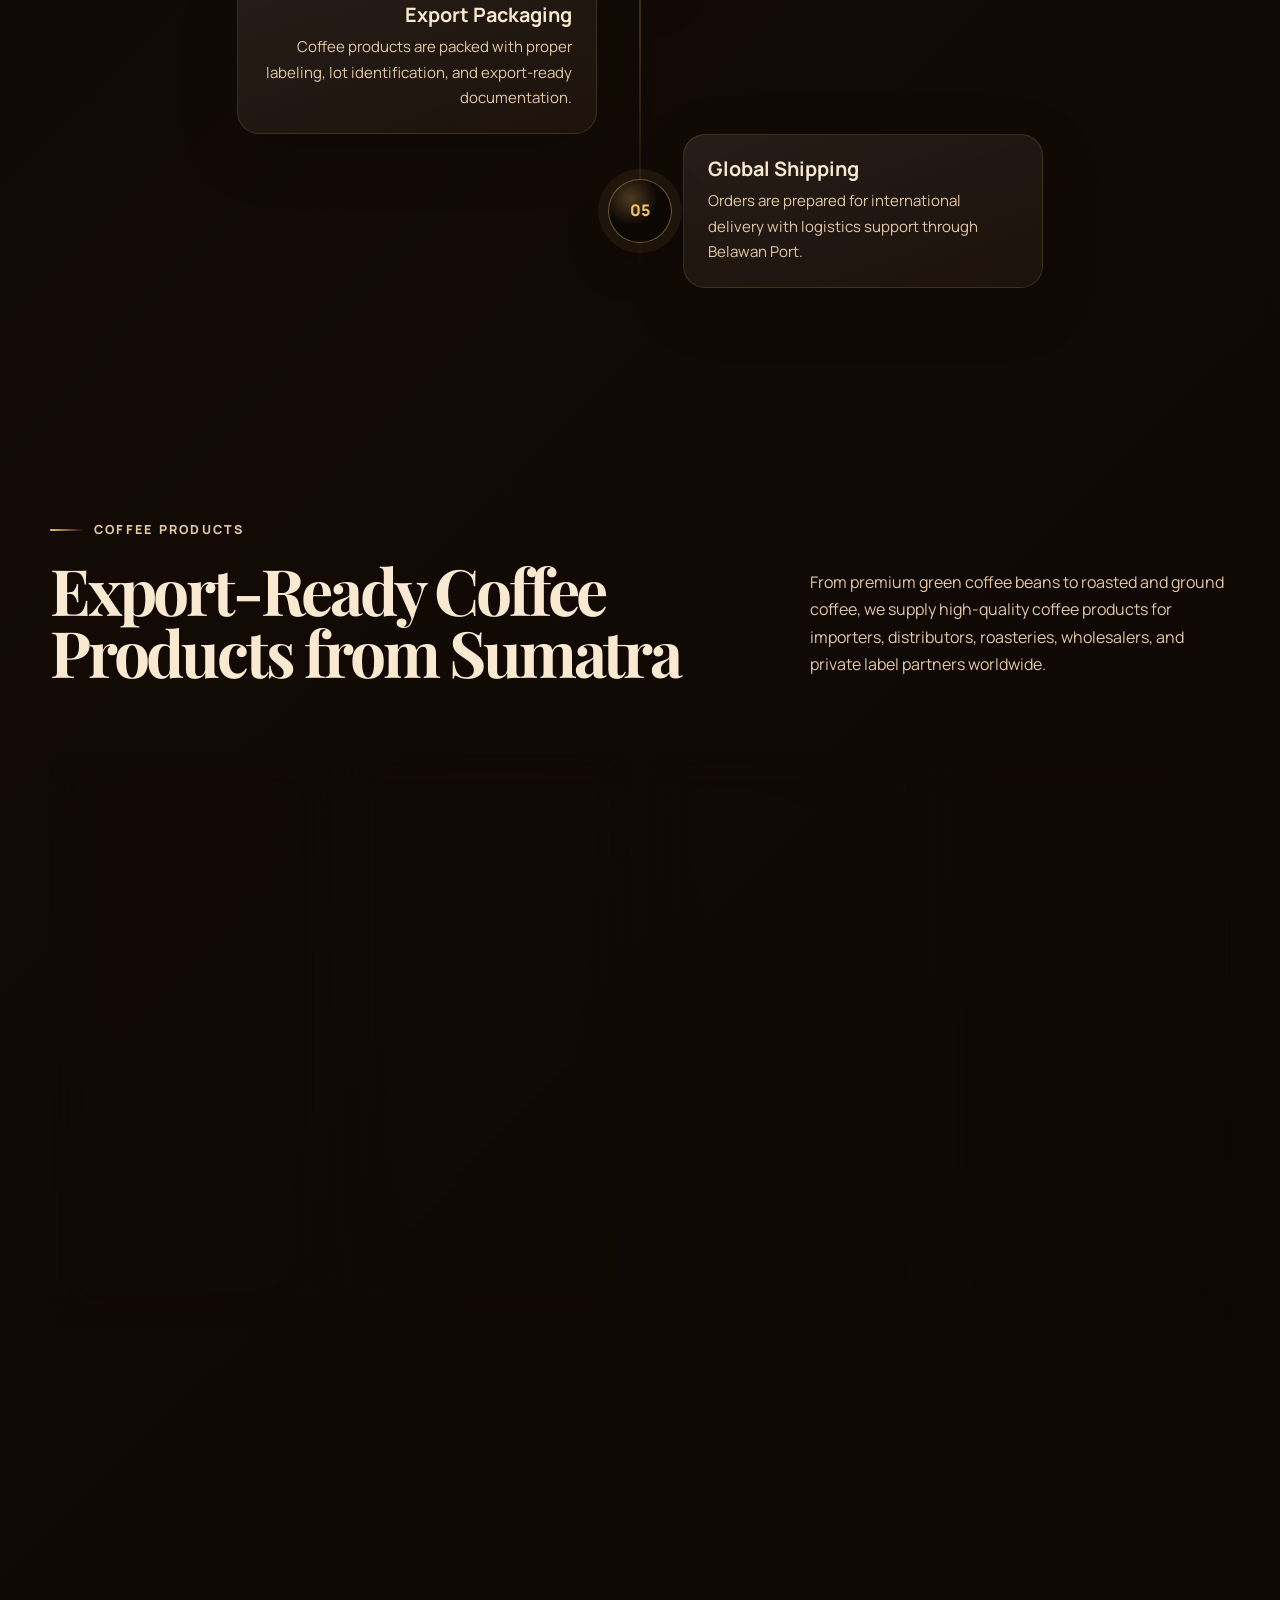
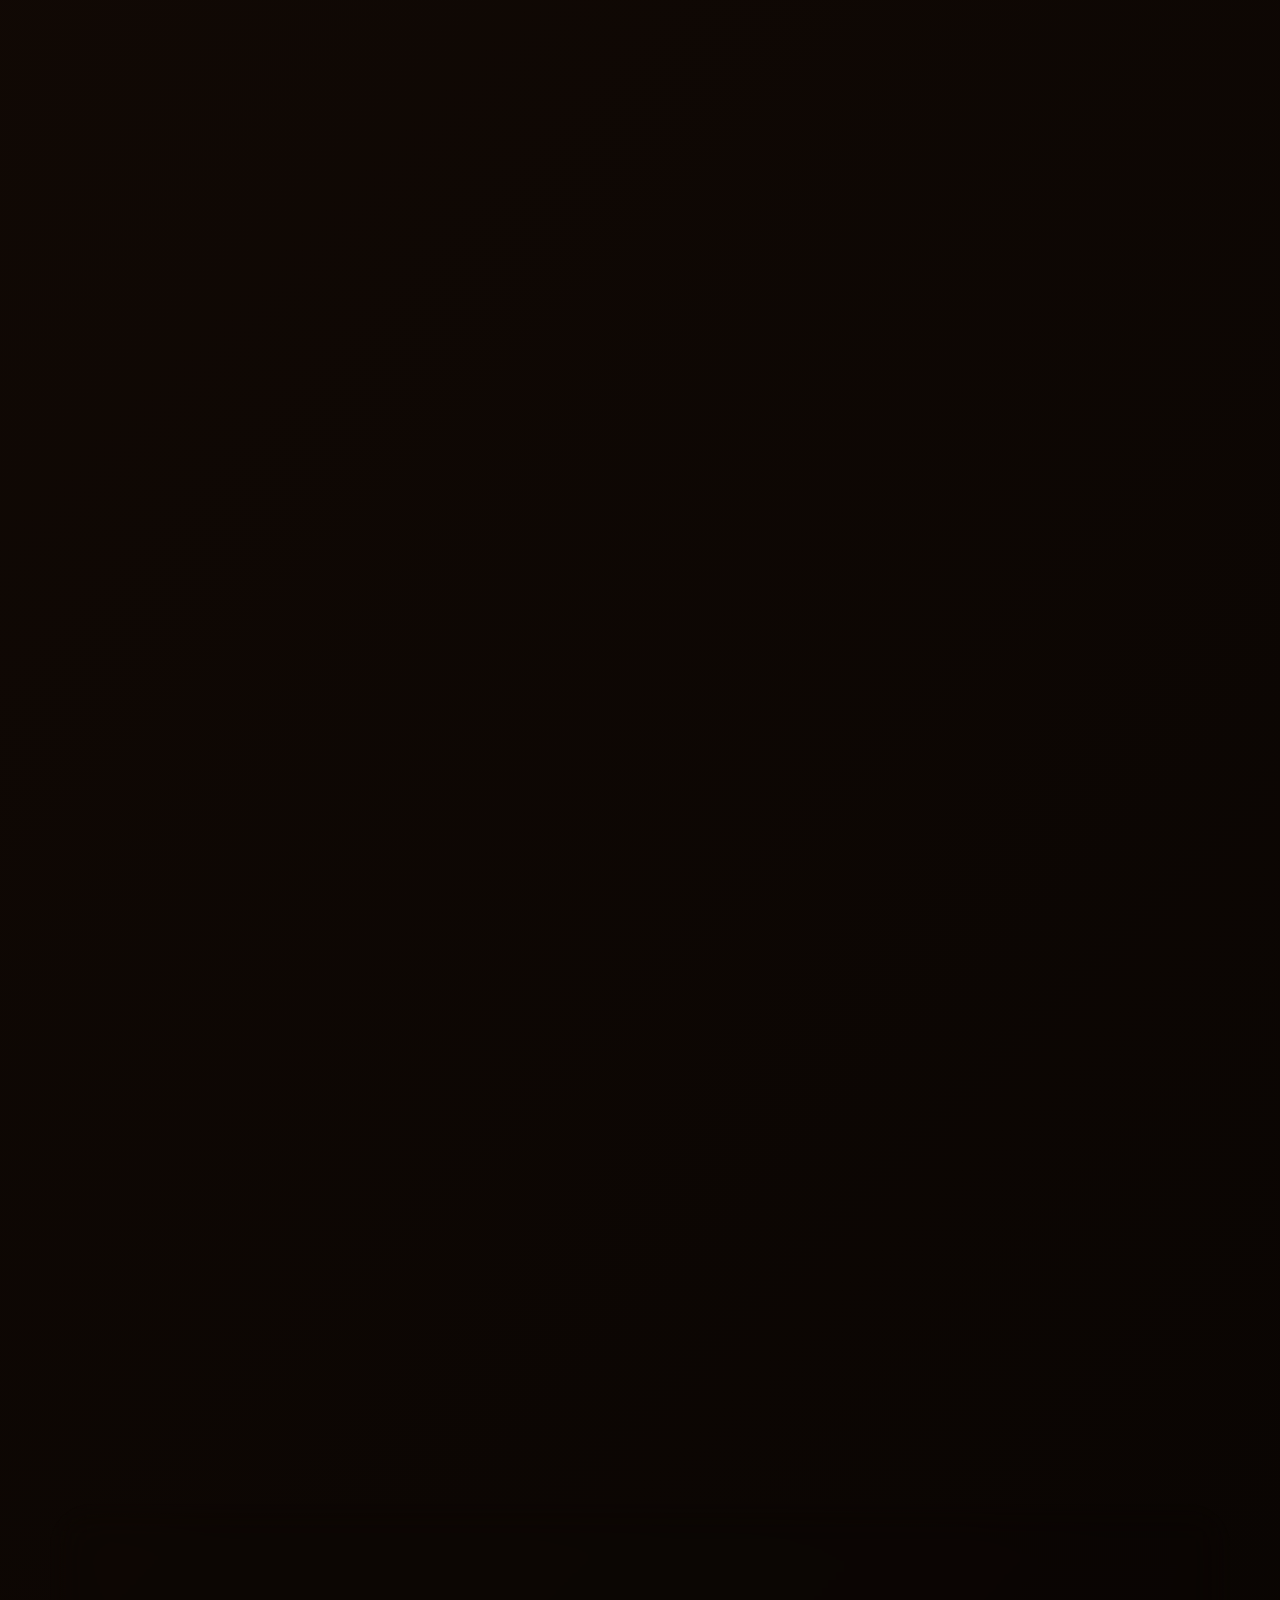
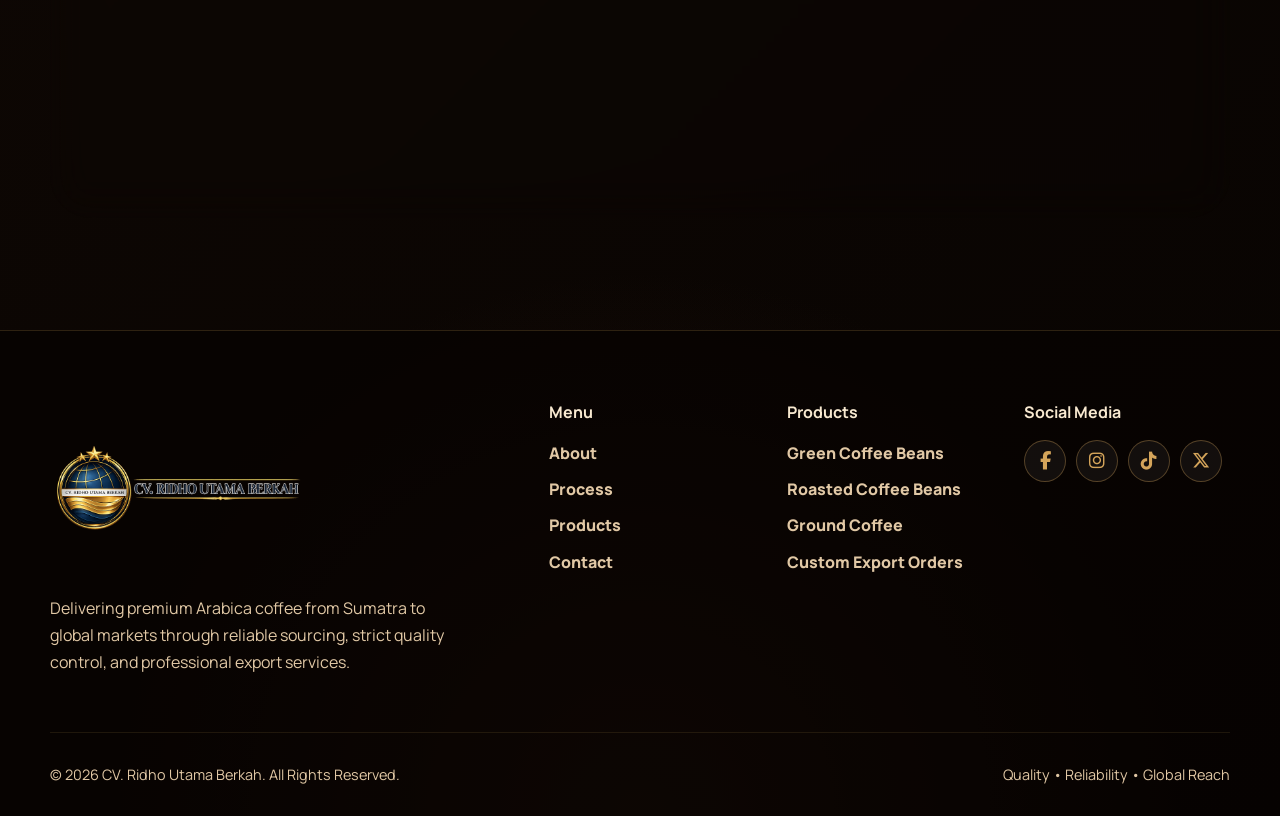
==== commit f53f47f9: "Update index.html" ====
--- a/index.html
+++ b/index.html
@@ -37,7 +37,7 @@
   "url": "https://ridhoutama01233.github.io/ridhoutamaberkah/",
   "logo": "https://ridhoutama01233.github.io/ridhoutamaberkah/assets/images/logo-mark.png",
   "image": "https://ridhoutama01233.github.io/ridhoutamaberkah/assets/images/og-image.jpg",
-  "description": "Ridho Utama Berkah is an Indonesian coffee supplier and exporter from Sumatra, providing Arabica and Robusta coffee beans for wholesale, roastery, cafe, and international buyers.",
+  "description": "Ridho Utama Berkah is an Indonesian coffee supplier and exporter from Sumatra, providing Arabica and Robusta coffee beans for wholesale, international buyers, roasters, distributors, wholesalers, and private label businesses",
   "address": {
     "@type": "PostalAddress",
     "streetAddress": "JL. Jambi, GG Jambi IV, Kel. Rambung Barat, Kec. Binjai Selatan",
@@ -160,7 +160,7 @@
   <div class="container about-grid">
 
     <div class="sticky-side" data-reveal="up">
-      <p class="eyebrow"><span></span> Ridho Utama Berkah</p>
+      <p class="eyebrow"><span></span> About Ridho Utama Berkah</p>
       <h2>Trusted Indonesian Coffee Supplier & Exporter from Sumatra</h2>
       <p>Ridho Utama Berkah is an Indonesian coffee supplier and exporter based in North Sumatra, Indonesia, providing premium Arabica and Robusta coffee beans for international buyers, roasters, distributors, wholesalers, and private label businesses.</p>
       <p>We focus on reliable sourcing, consistent quality, and professional export support to help global buyers secure coffee supply from Sumatra with confidence.</p>
@@ -309,7 +309,7 @@
   <div class="container section-header split" data-reveal="up">
     <div>
       <p class="eyebrow"><span></span> Why Choose Us</p>
-      <h2>Trusted Export Partner for Sumatran Coffee.</h2>
+      <h2>Reliable Export Partner for Sumatran Coffee.</h2>
     </div>
 
     <p>
@@ -326,7 +326,7 @@
 
       <div class="leader-info">
         <span>Founder</span>
-        <h3>Founder Name</h3>
+        <h3>Founder & Business Director</h3>
         <p>
           Leading the company vision, sourcing partnerships, and long-term strategy to bring Sumatran coffee products to international markets.
         </p>
@@ -340,7 +340,7 @@
 
       <div class="leader-info">
         <span>Operations & Export Coordinator</span>
-        <h3>Manager Name</h3>
+        <h3>Operations & Export Coordinator</h3>
         <p>
           Responsible for product preparation, order coordination, quality handling, and communication with buyers and export partners.
         </p>
@@ -375,7 +375,7 @@
       <div class="container cta-panel" data-reveal="up">
         <img src="assets/images/logo-mark.png" alt="Logo Ridho Utama Berkah" width="92" height="92">
         <div>
-          <p class="eyebrow"><span></span> Trusted Coffee Exporter</p>
+          <p class="eyebrow"><span></span> Coffee Exporter Partner</p>
           <h2>Premium Sumatran Coffee for Global Markets.</h2>
            <p class="cta-description">Partner with us for reliable sourcing, consistent quality, and professional export services from Sumatra.</p>
         </div>
@@ -387,7 +387,7 @@
   <footer class="footer">
     <div class="container footer-grid">
       <div class="footer-brand">
-        <img src="assets/images/footer-logo.png" alt="Ridho Utama Berkah" width="220" height="56">
+        <img src="assets/images/footer-logo.png" alt="CV. Ridho Utama Berkah Indonesian coffee supplier and exporter logo" width="220" height="56">
         <p>Delivering premium Arabica coffee from Sumatra to global markets through reliable sourcing, strict quality control, and professional export services.</p>
       </div>
       <div>
@@ -401,16 +401,16 @@
         <h3>Products</h3>
         <a href="contact.html?product=Green%20Bean#inquiry">Green Coffee Beans</a>
         <a href="contact.html?product=Roasted%20Bean#inquiry">Roasted Coffee Beans</a>
-        <a href="contact.html?product=Cafe%20Blend#inquiry">Ground Coffee</a>
-        <a href="contact.html?product=Wholesale%20Supply#inquiry">Custom Export Orders</a>
+        <a href="contact.html?product=Ground%20Coffee#inquiry">Ground Coffee</a>
+        <a href="contact.html?product=Custom%20Export%20Orders#inquiry">Custom Export Orders</a>
       </div>
       <div>
         <h3>Social Media</h3>
         <div class="socials">
         <a href="https://www.facebook.com/profile.php?id=61590768322406" target="_blank"><i class="fab fa-facebook-f"></i></a>
         <a href="https://www.instagram.com/ridhoutama01233/" target="_blank"><i class="fab fa-instagram"></i></a>
-        <a href="https://tiktok.com" target="_blank"><i class="fab fa-tiktok"></i></a>
-        <a href="https://x.com" target="_blank"><i class="fa-brands fa-x-twitter"></i></a>
+        <a href="https://www.tiktok.com/@ridhoutamaberkah" target="_blank"><i class="fab fa-tiktok"></i></a>
+        <a href="https://x.com/ridhoutamaberka" target="_blank"><i class="fa-brands fa-x-twitter"></i></a>
         </div>
       </div>
     </div>
--- a/assets/css/styles.css
+++ b/assets/css/styles.css
@@ -2413,3 +2413,94 @@
         max-width: none;
     }
 }
+
+/* LEADERSHIP SECTION */
+
+.leadership-grid{
+    display: grid;
+    grid-template-columns: repeat(2, minmax(0, 1fr));
+    gap: 18px;
+    margin-top: 46px;
+}
+
+.leader-card{
+    position: relative;
+    overflow: hidden;
+    min-height: 260px;
+    display: grid;
+    grid-template-columns: 190px 1fr;
+    align-items: end;
+    gap: 26px;
+    padding: 26px;
+    border: 1px solid var(--line);
+    border-radius: var(--radius-xl);
+    background:
+        radial-gradient(circle at top left, rgba(244,192,103,.10), transparent 34%),
+        linear-gradient(160deg, rgba(255,255,255,.065), rgba(255,255,255,.02)),
+        rgba(13,8,5,.72);
+    box-shadow: var(--shadow);
+}
+
+.leader-photo{
+    position: relative;
+    z-index: 1;
+    height: 220px;
+    border-radius: 24px;
+    overflow: hidden;
+    background: rgba(255,255,255,.04);
+    border: 1px solid rgba(244,192,103,.14);
+}
+
+.leader-photo img{
+    width: 100%;
+    height: 100%;
+    object-fit: cover;
+    filter: grayscale(1) brightness(.82) contrast(1.12);
+}
+
+.leader-info{
+    position: relative;
+    z-index: 1;
+}
+
+.leader-info span{
+    display: inline-flex;
+    min-height: 30px;
+    align-items: center;
+    padding: 0 11px;
+    margin-bottom: 14px;
+    border-radius: 999px;
+    color: var(--gold);
+    border: 1px solid rgba(244,192,103,.22);
+    background: rgba(244,192,103,.08);
+    font-size: .72rem;
+    font-weight: 900;
+    letter-spacing: .12em;
+    text-transform: uppercase;
+}
+
+.leader-info h3{
+    font-size: clamp(1.4rem, 3vw, 2rem);
+    margin-bottom: 10px;
+}
+
+.leader-info p{
+    margin: 0;
+    color: var(--cream-soft);
+}
+
+@media (max-width: 1080px){
+    .leadership-grid{
+        grid-template-columns: 1fr;
+    }
+}
+
+@media (max-width: 620px){
+    .leader-card{
+        grid-template-columns: 1fr;
+    }
+
+    .leader-photo{
+        height: 300px;
+    }
+}
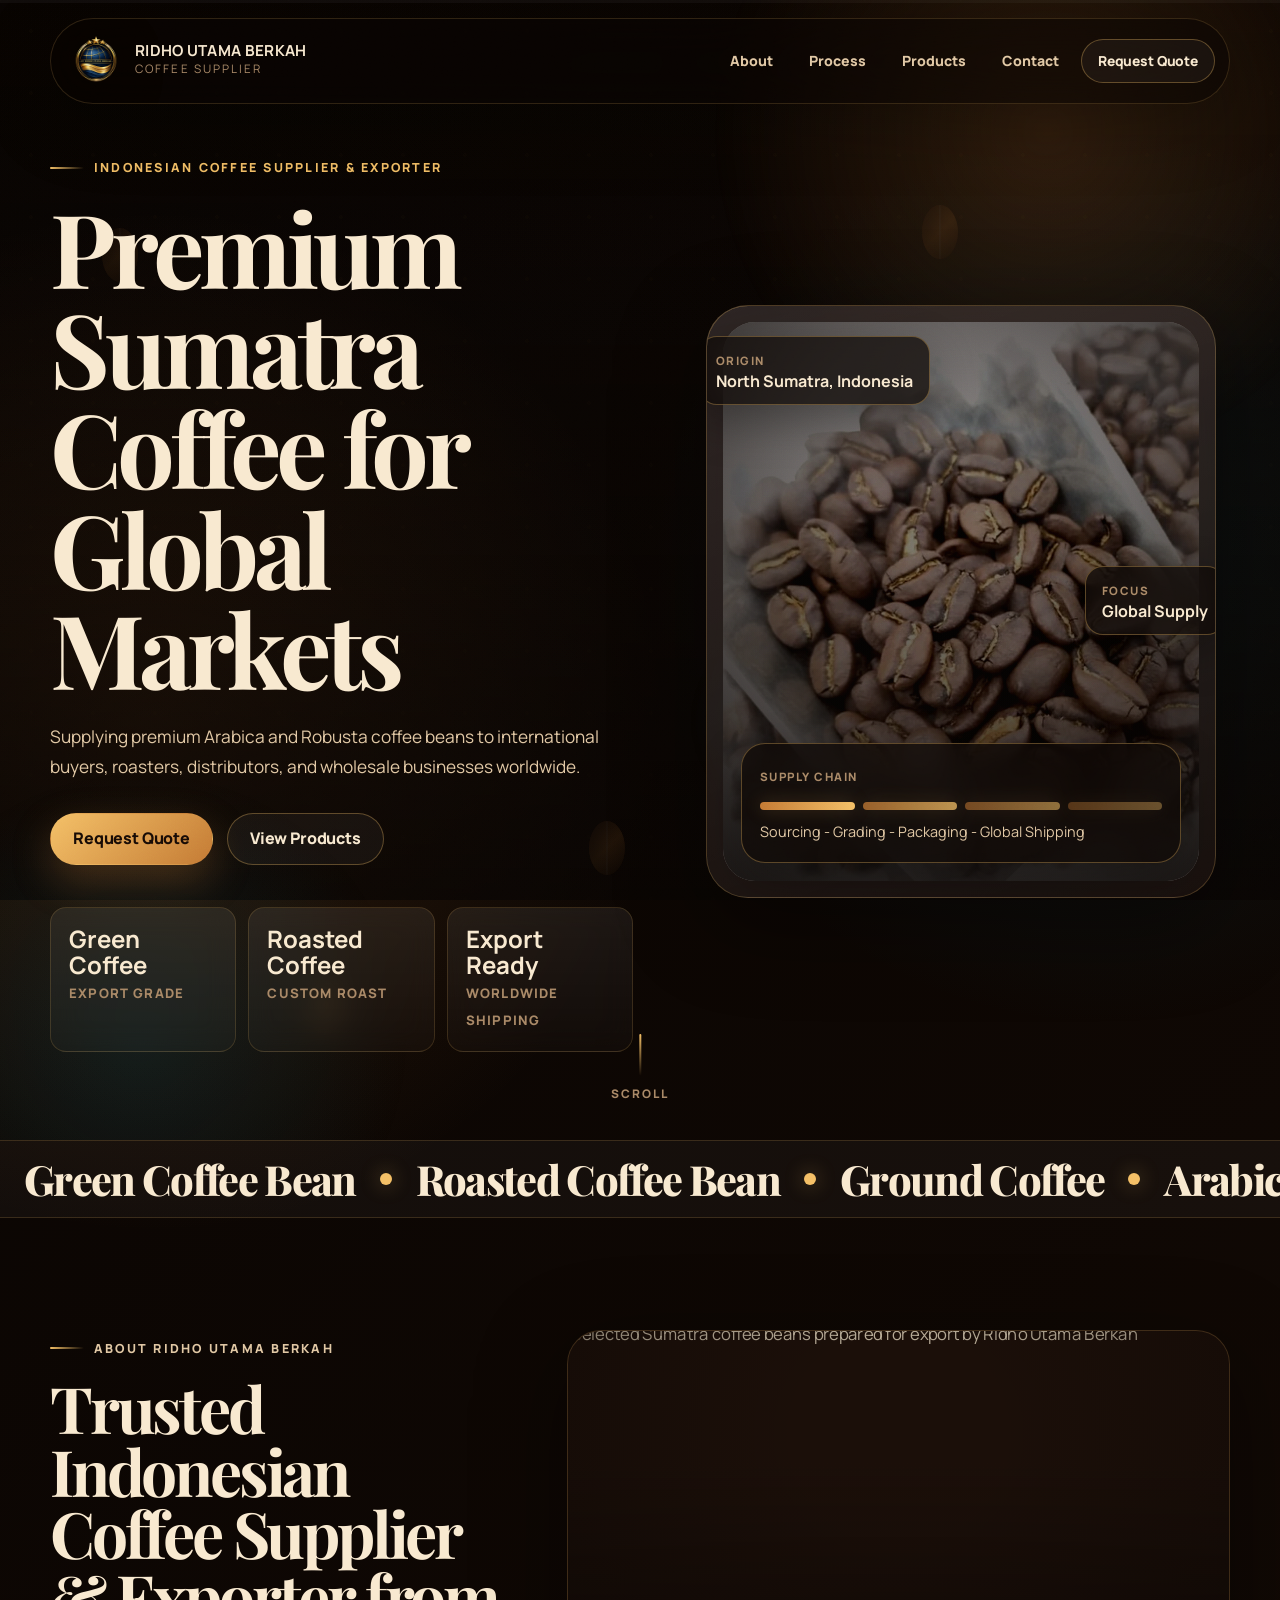
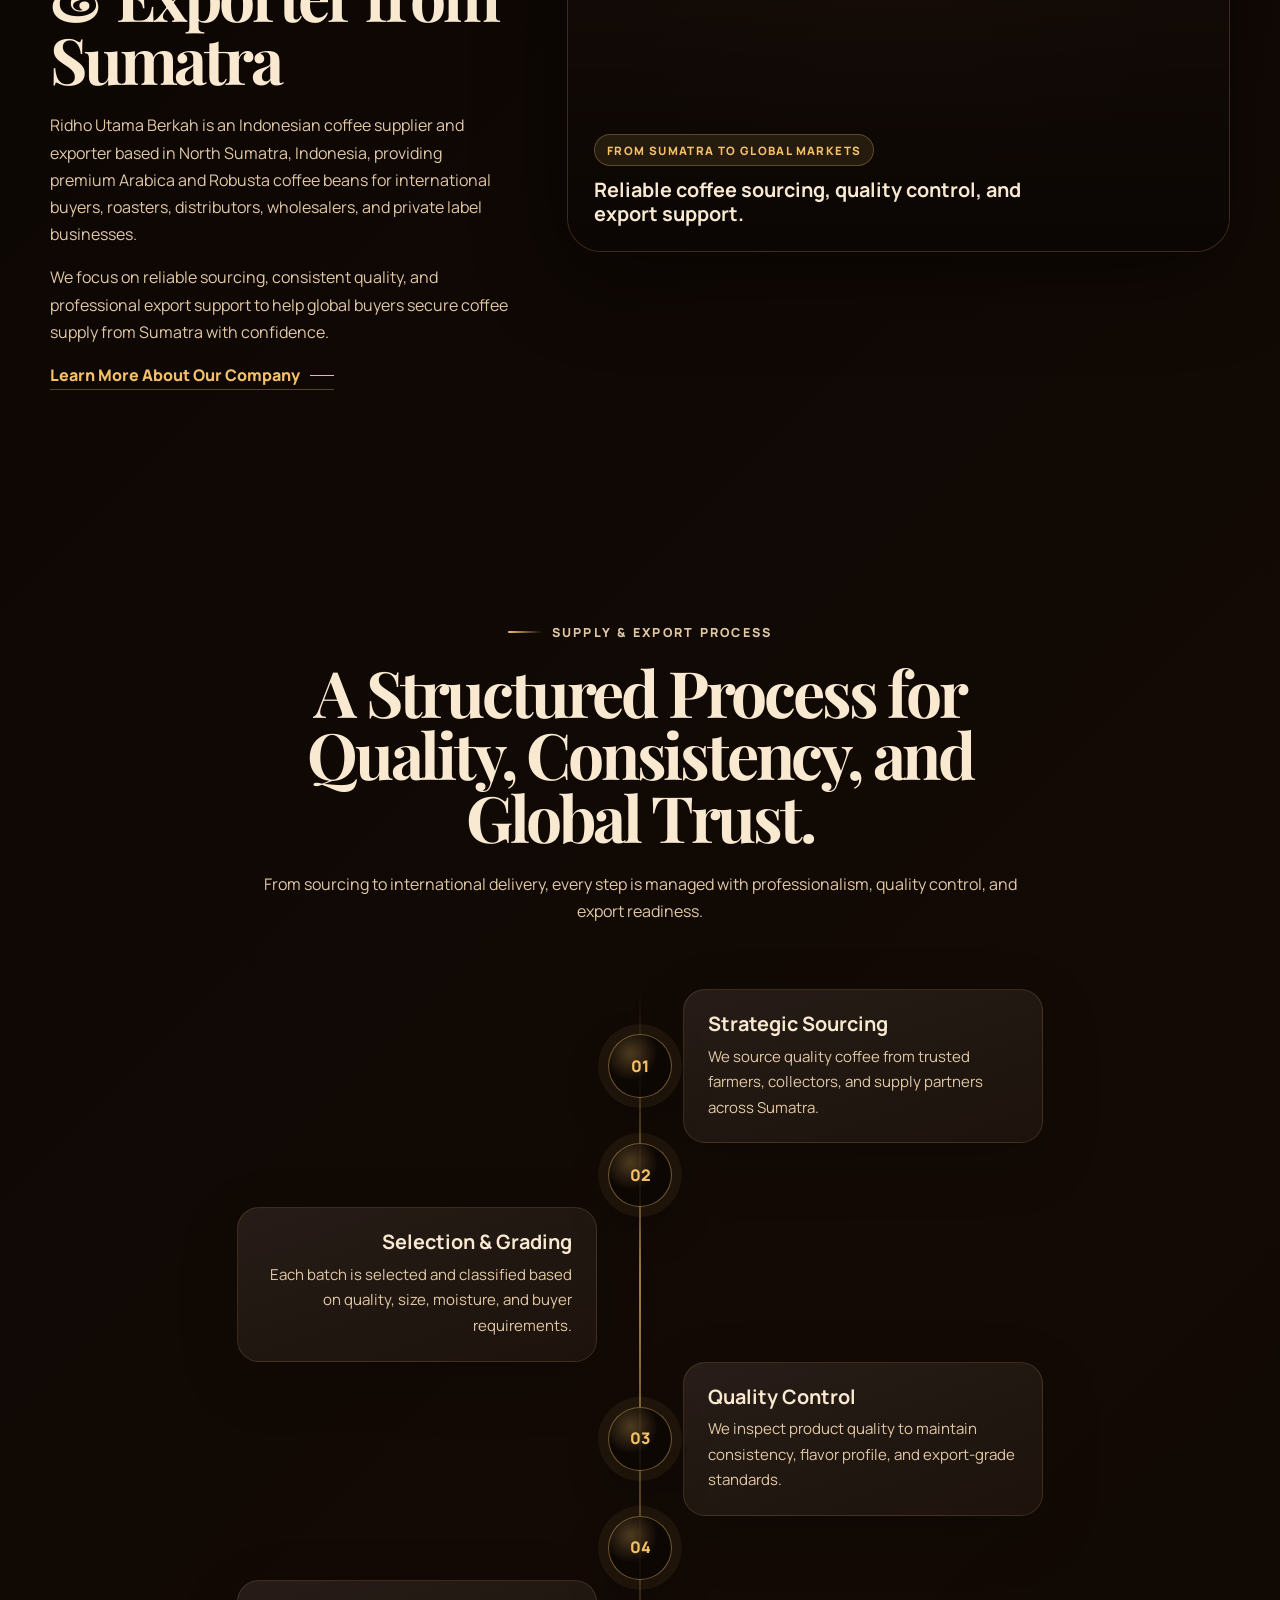
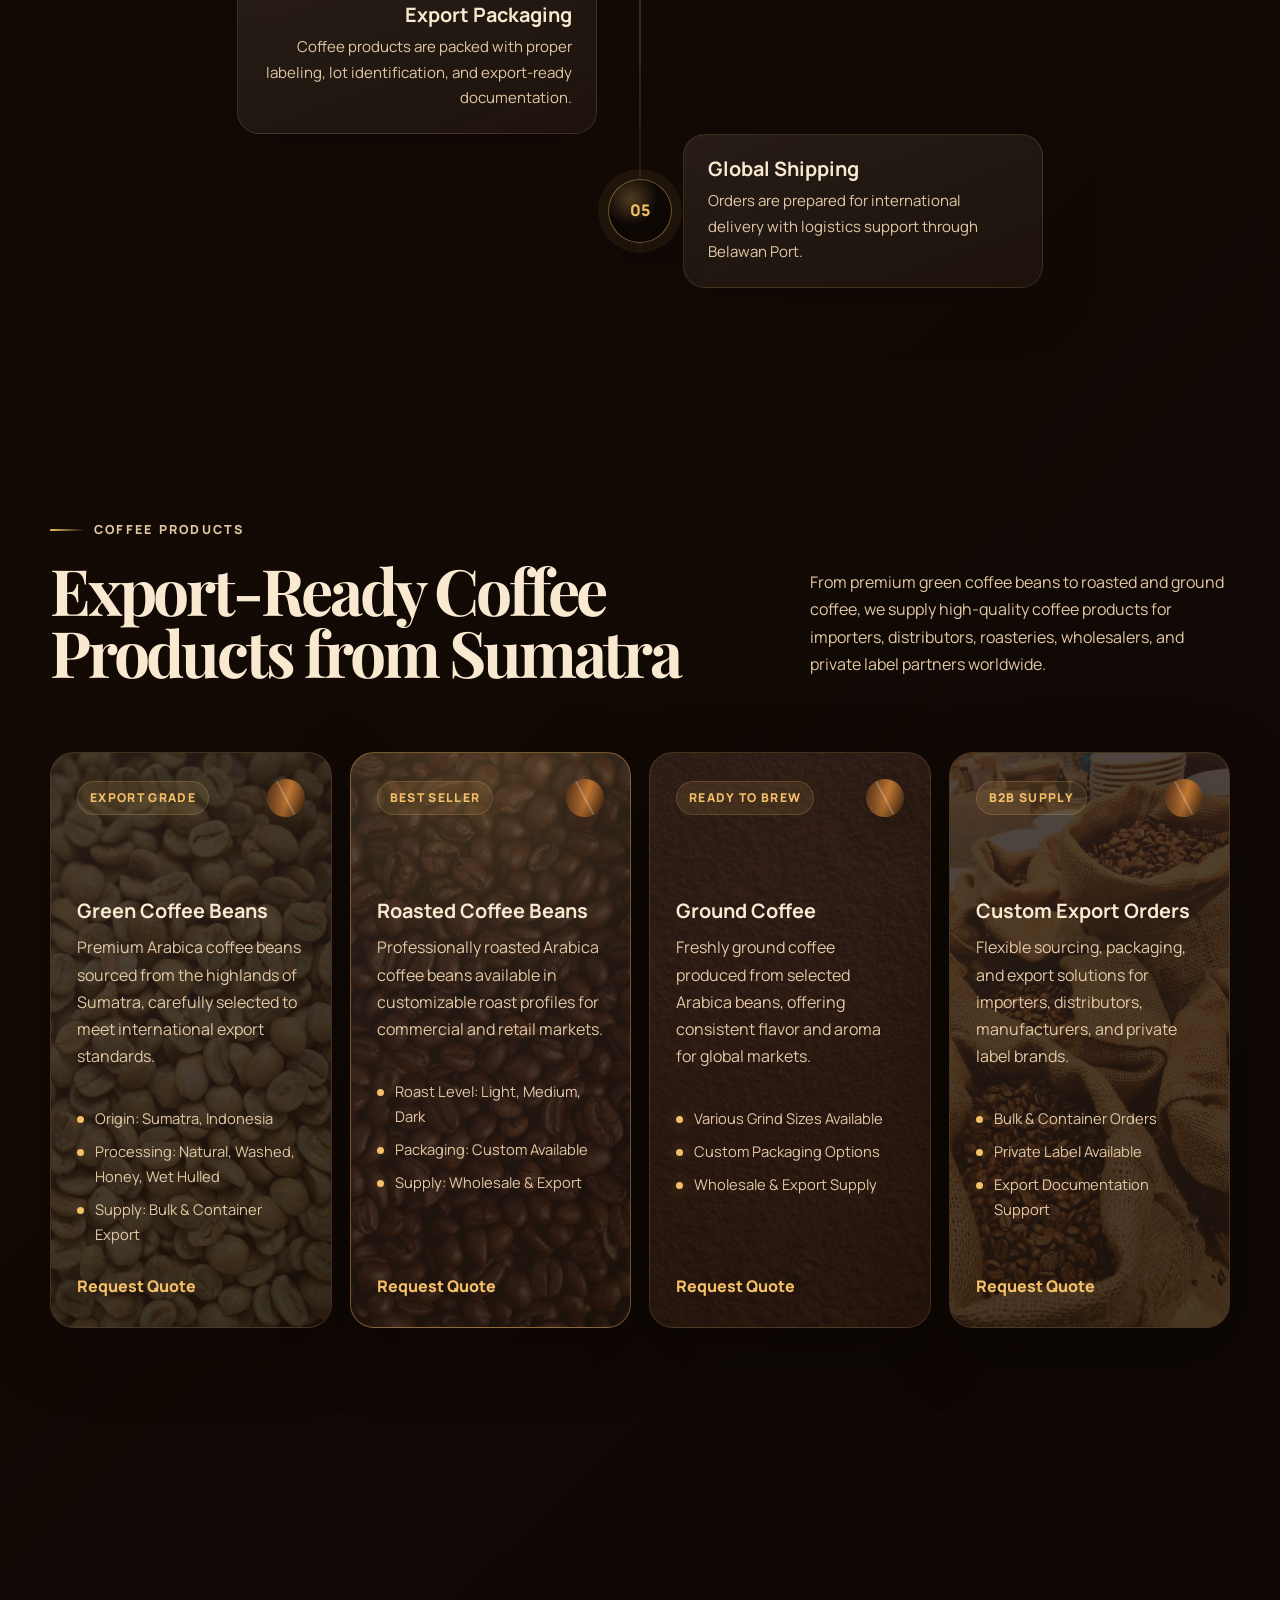
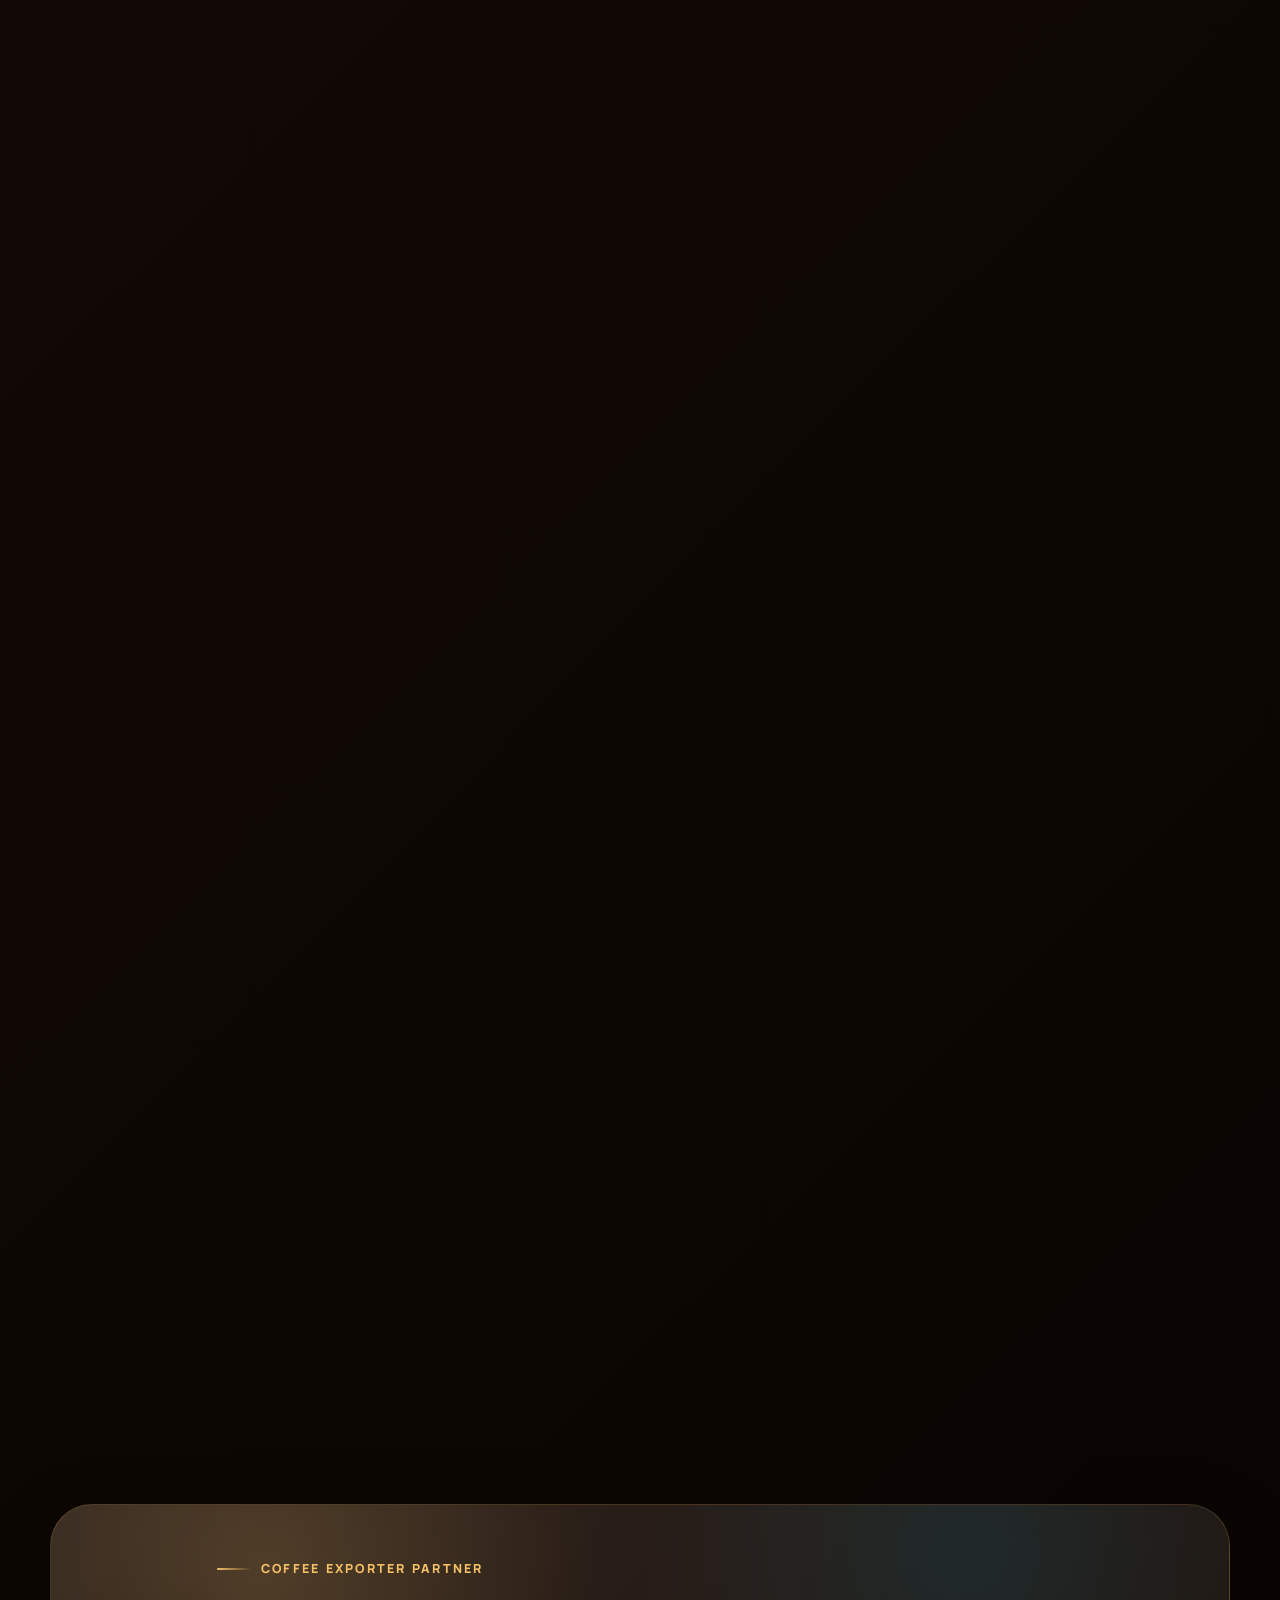
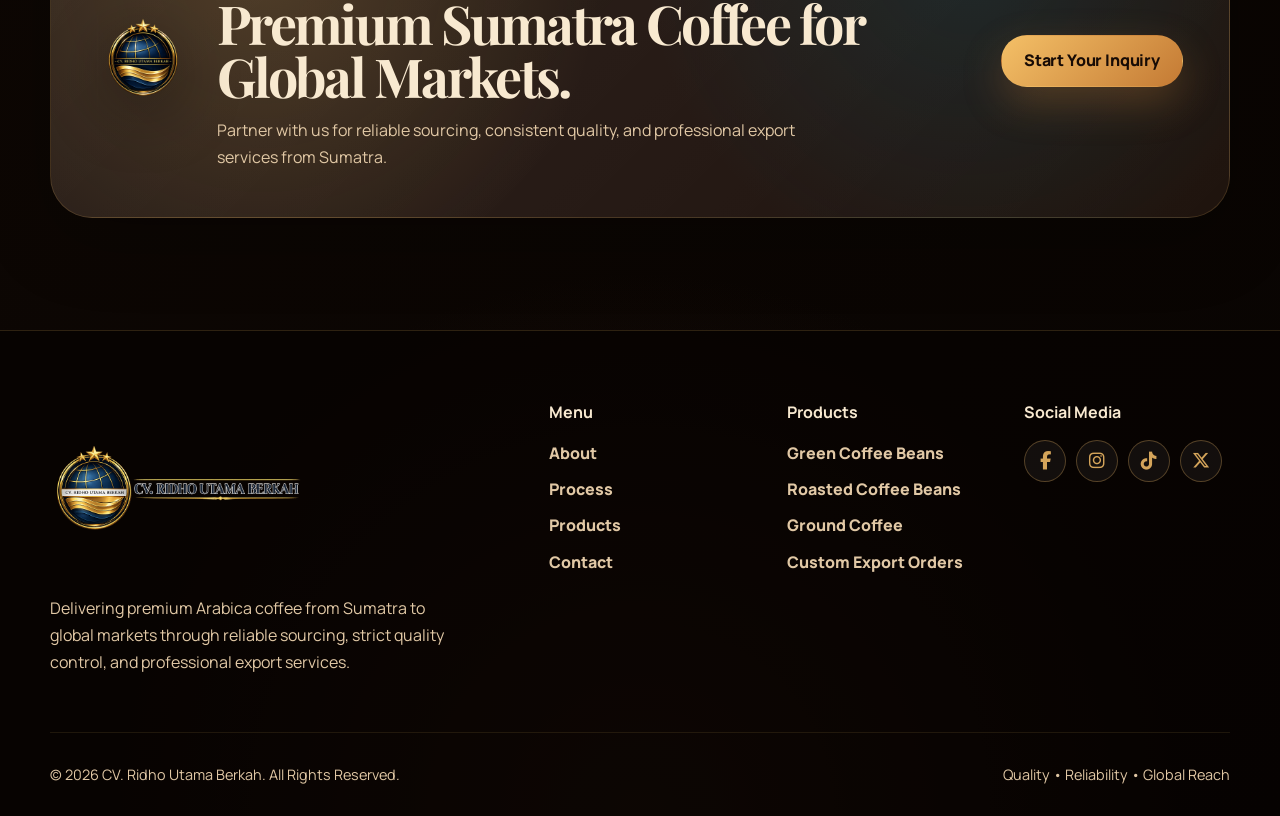
==== commit e261fc68: "Update index.html" ====
--- a/index.html
+++ b/index.html
@@ -98,7 +98,7 @@
       <div class="container hero-grid">
         <div class="hero-copy" data-reveal="up">
           <p class="eyebrow"><span></span>Indonesian Coffee Supplier & Exporter</p>
-          <h1>Premium Sumatran Coffee for Global Markets</h1>
+          <h1>Premium Sumatra Coffee for Global Markets</h1>
           <p class="hero-lead">Supplying premium Arabica and Robusta coffee beans to international buyers, roasters, distributors, and wholesale businesses worldwide.</p>
           <div class="hero-actions">
             <a class="btn btn-primary magnetic" href="contact.html#inquiry">Request Quote</a>
@@ -168,7 +168,7 @@
     </div>
 
     <div class="about-preview-card tilt-card" data-reveal="up">
-      <img src="assets/images/about-preview.jpg" alt="Selected Sumatran coffee beans prepared for export by Ridho Utama Berkah">
+      <img src="assets/images/about-preview.jpg" alt="Selected Sumatra coffee beans prepared for export by Ridho Utama Berkah">
       <div class="about-preview-caption">
         <span>From Sumatra to Global Markets</span>
         <h3>Reliable coffee sourcing, quality control, and export support.</h3>
@@ -309,7 +309,7 @@
   <div class="container section-header split" data-reveal="up">
     <div>
       <p class="eyebrow"><span></span> Why Choose Us</p>
-      <h2>Reliable Export Partner for Sumatran Coffee.</h2>
+      <h2>Reliable Export Partner for Sumatra Coffee.</h2>
     </div>
 
     <p>
@@ -328,7 +328,7 @@
         <span>Founder</span>
         <h3>Founder & Business Director</h3>
         <p>
-          Leading the company vision, sourcing partnerships, and long-term strategy to bring Sumatran coffee products to international markets.
+          Leading the company vision, sourcing partnerships, and long-term strategy to bring Sumatra coffee products to international markets.
         </p>
       </div>
     </article>
@@ -376,7 +376,7 @@
         <img src="assets/images/logo-mark.png" alt="Logo Ridho Utama Berkah" width="92" height="92">
         <div>
           <p class="eyebrow"><span></span> Coffee Exporter Partner</p>
-          <h2>Premium Sumatran Coffee for Global Markets.</h2>
+          <h2>Premium Sumatra Coffee for Global Markets.</h2>
            <p class="cta-description">Partner with us for reliable sourcing, consistent quality, and professional export services from Sumatra.</p>
         </div>
         <a class="btn btn-primary magnetic" href="contact.html">Start Your Inquiry</a>
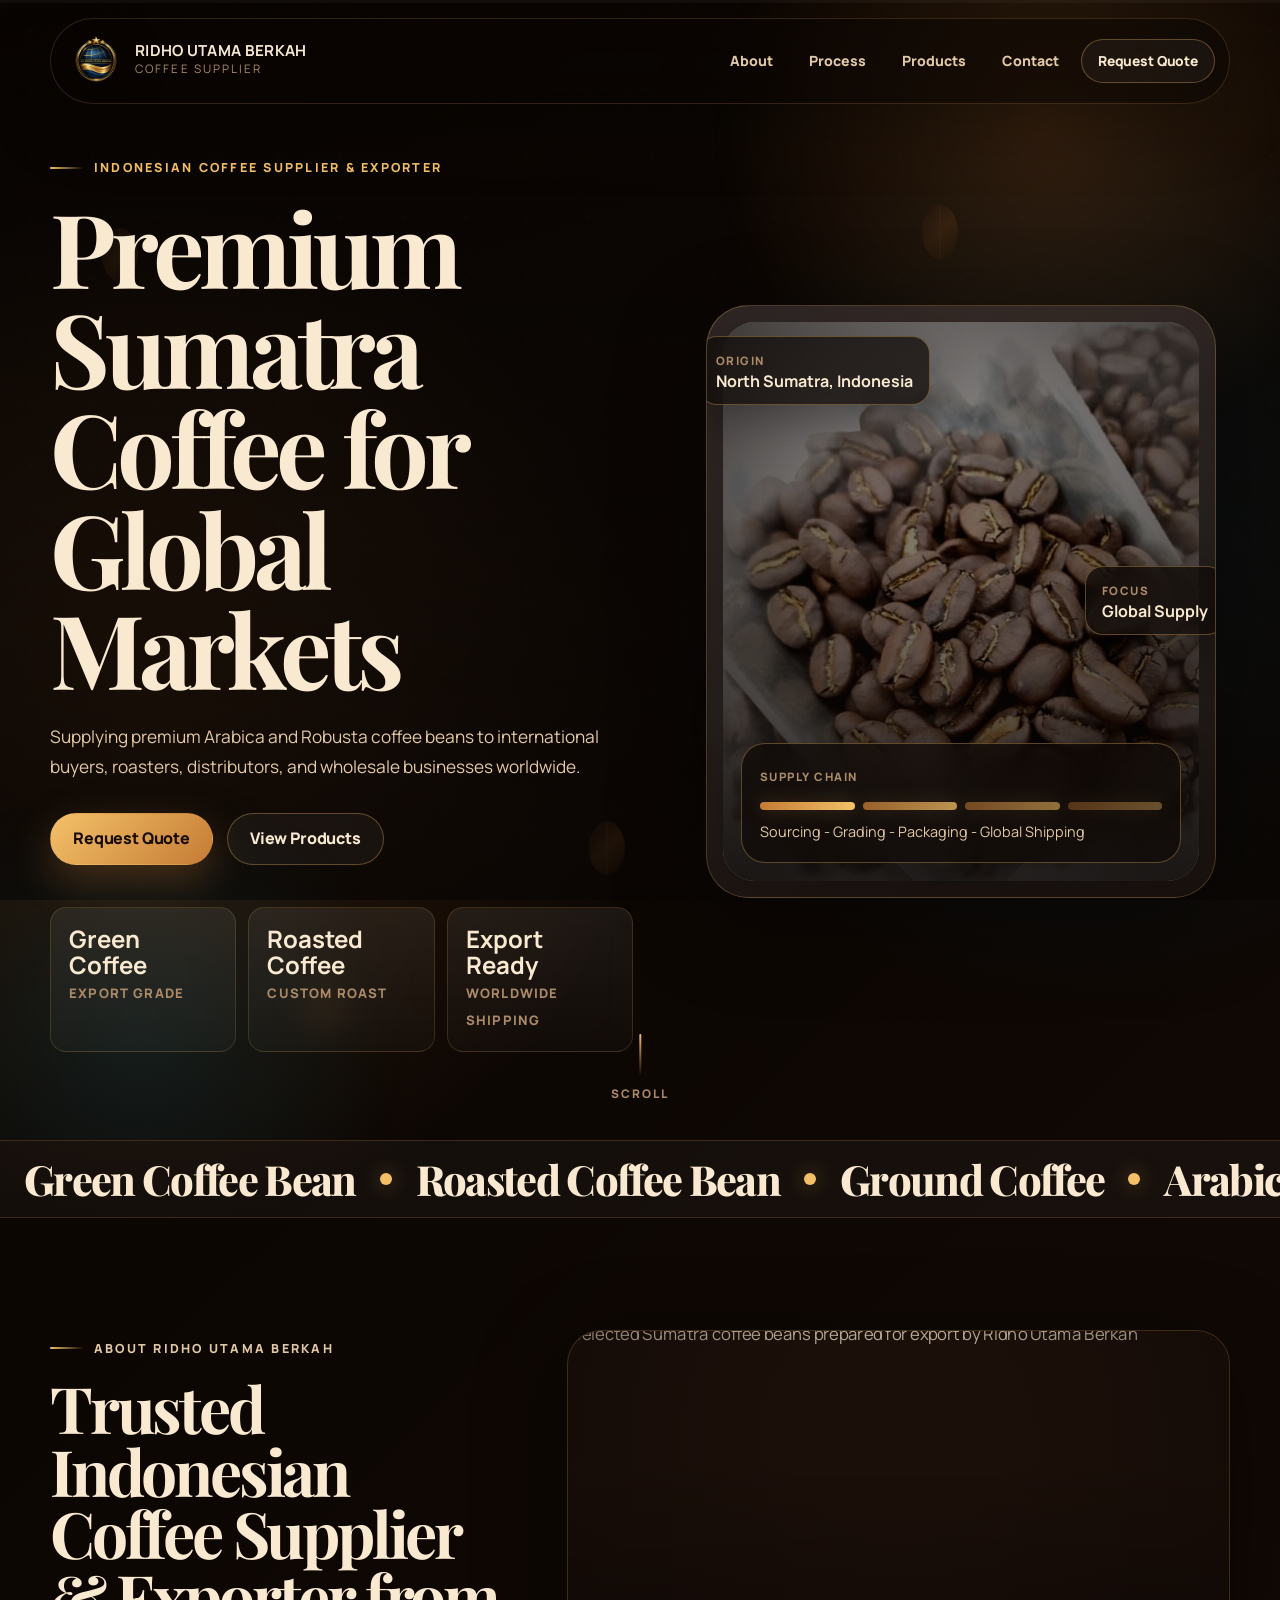
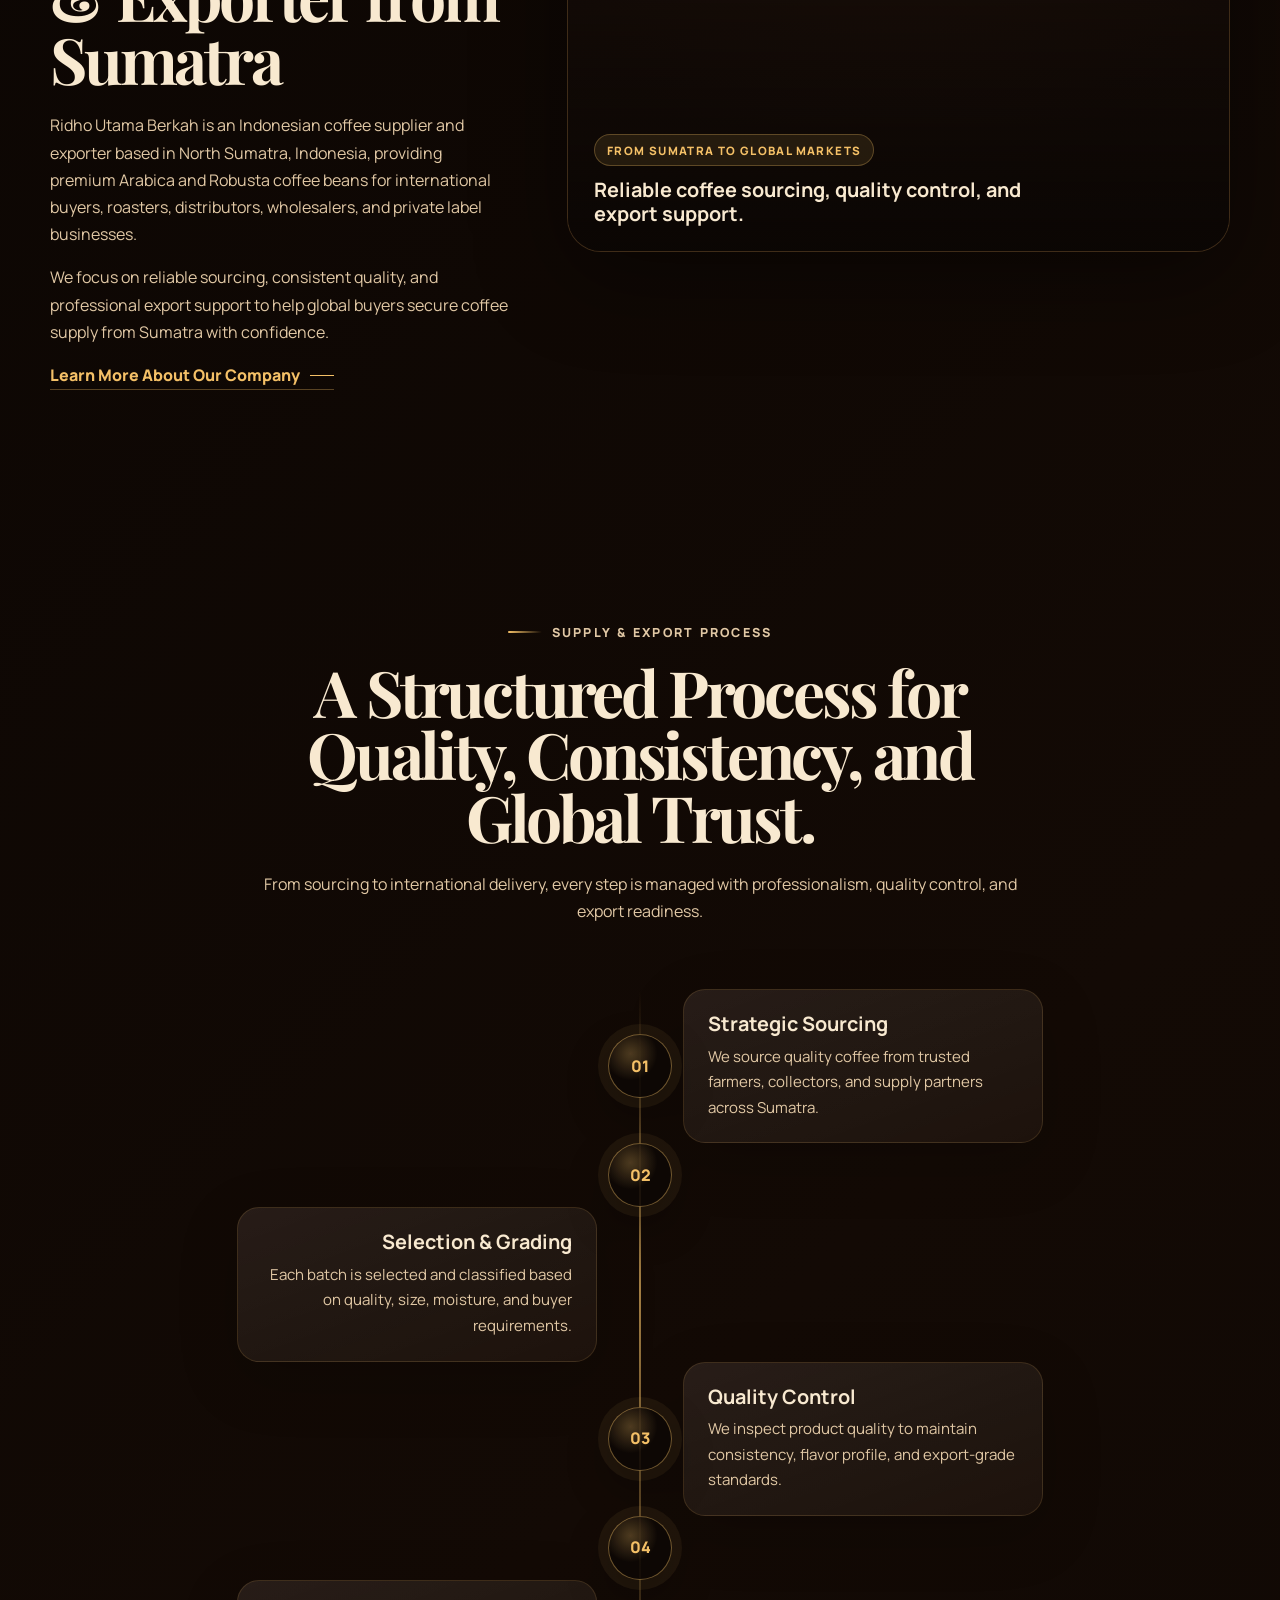
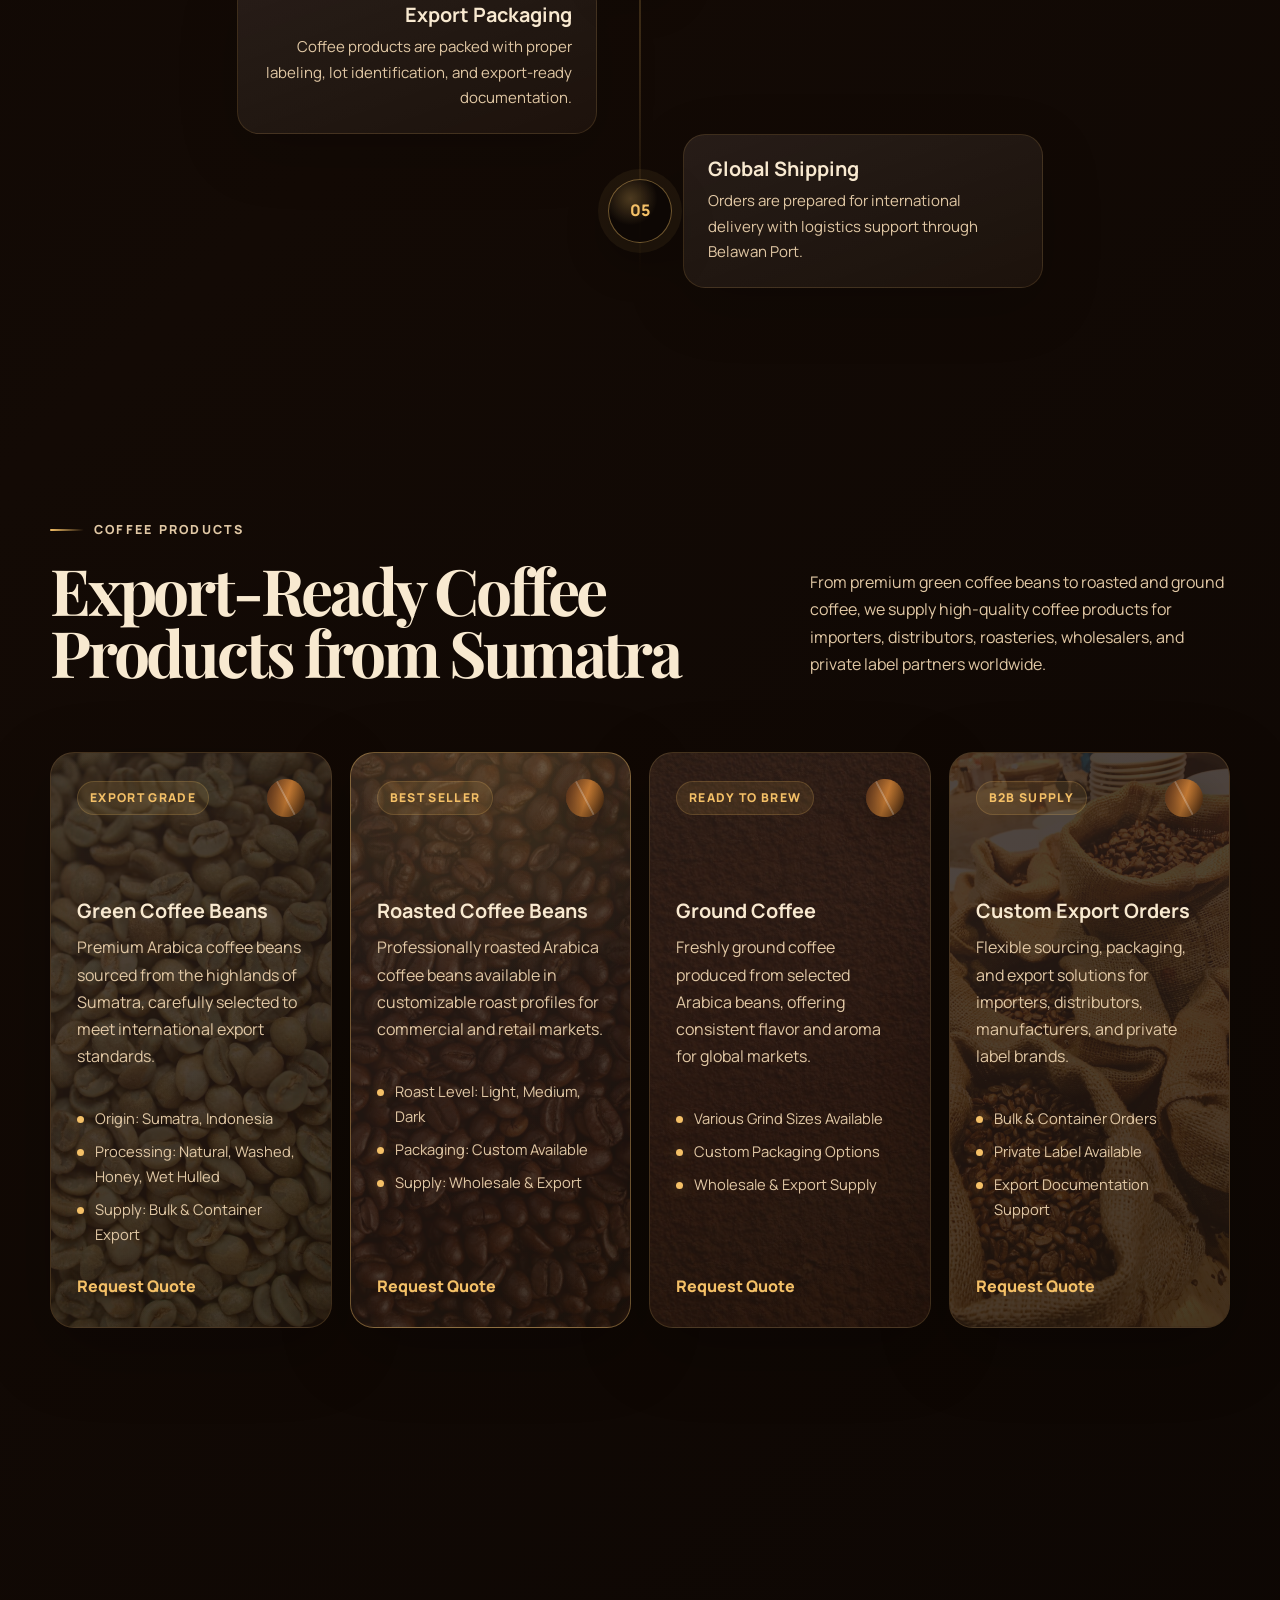
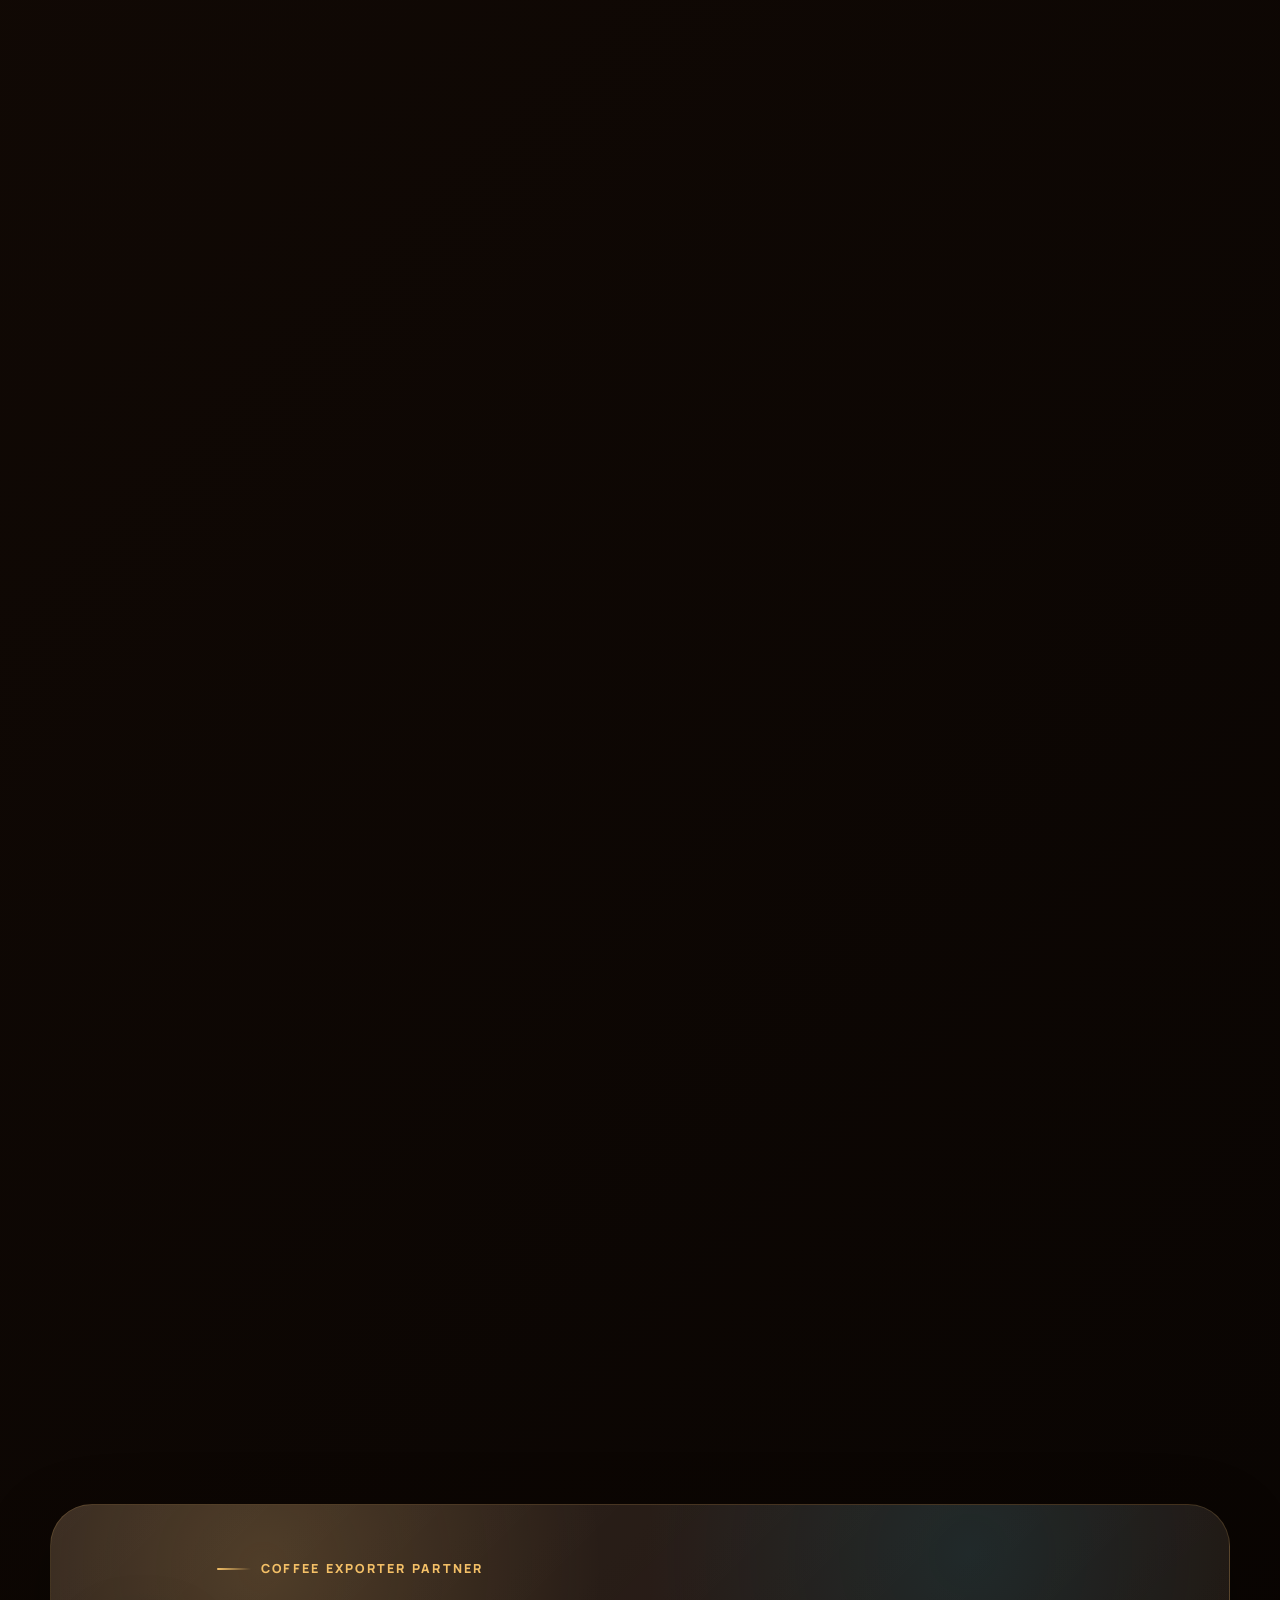
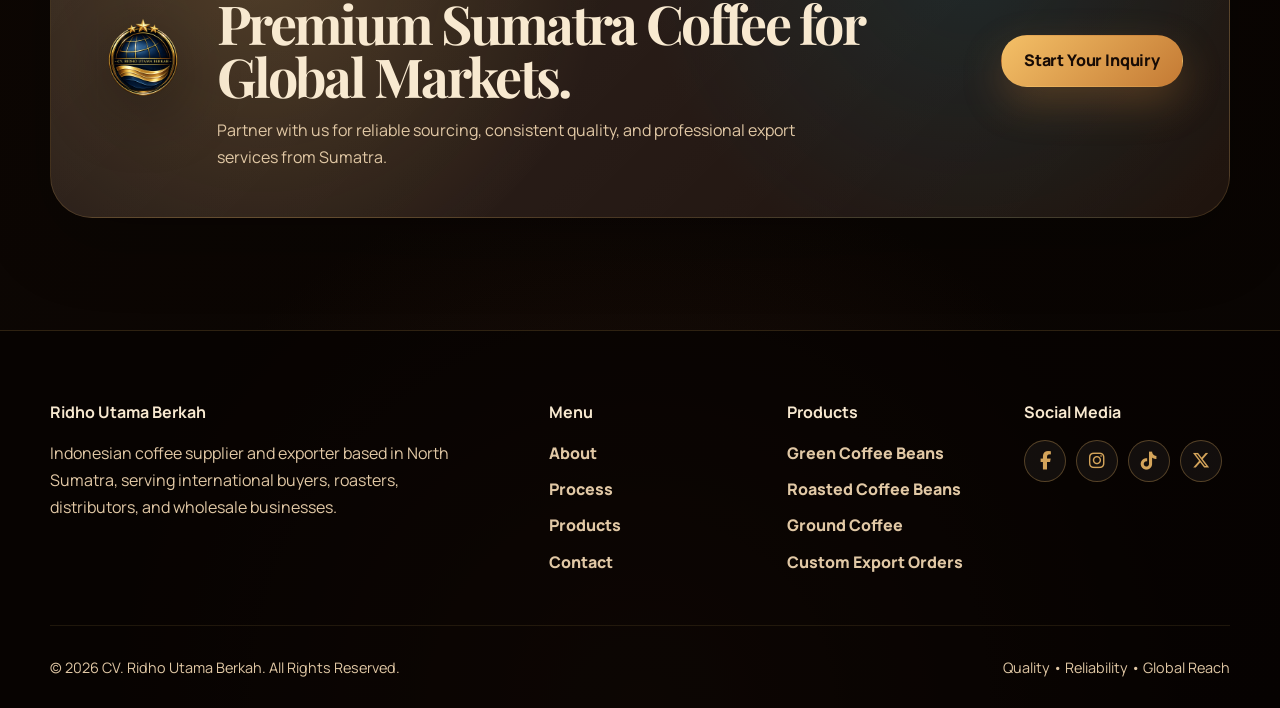
==== commit 3ac39560: "Update index.html" ====
--- a/index.html
+++ b/index.html
@@ -386,10 +386,13 @@
 
   <footer class="footer">
     <div class="container footer-grid">
-      <div class="footer-brand">
-        <img src="assets/images/footer-logo.png" alt="CV. Ridho Utama Berkah Indonesian coffee supplier and exporter logo" width="220" height="56">
-        <p>Delivering premium Arabica coffee from Sumatra to global markets through reliable sourcing, strict quality control, and professional export services.</p>
-      </div>
+<div class="footer-brand">
+  <h3>Ridho Utama Berkah</h3>
+
+  <p>
+    Indonesian coffee supplier and exporter based in North Sumatra, serving international buyers, roasters, distributors, and wholesale businesses.
+  </p>
+</div>
       <div>
         <h3>Menu</h3>
         <a href="#about">About</a>
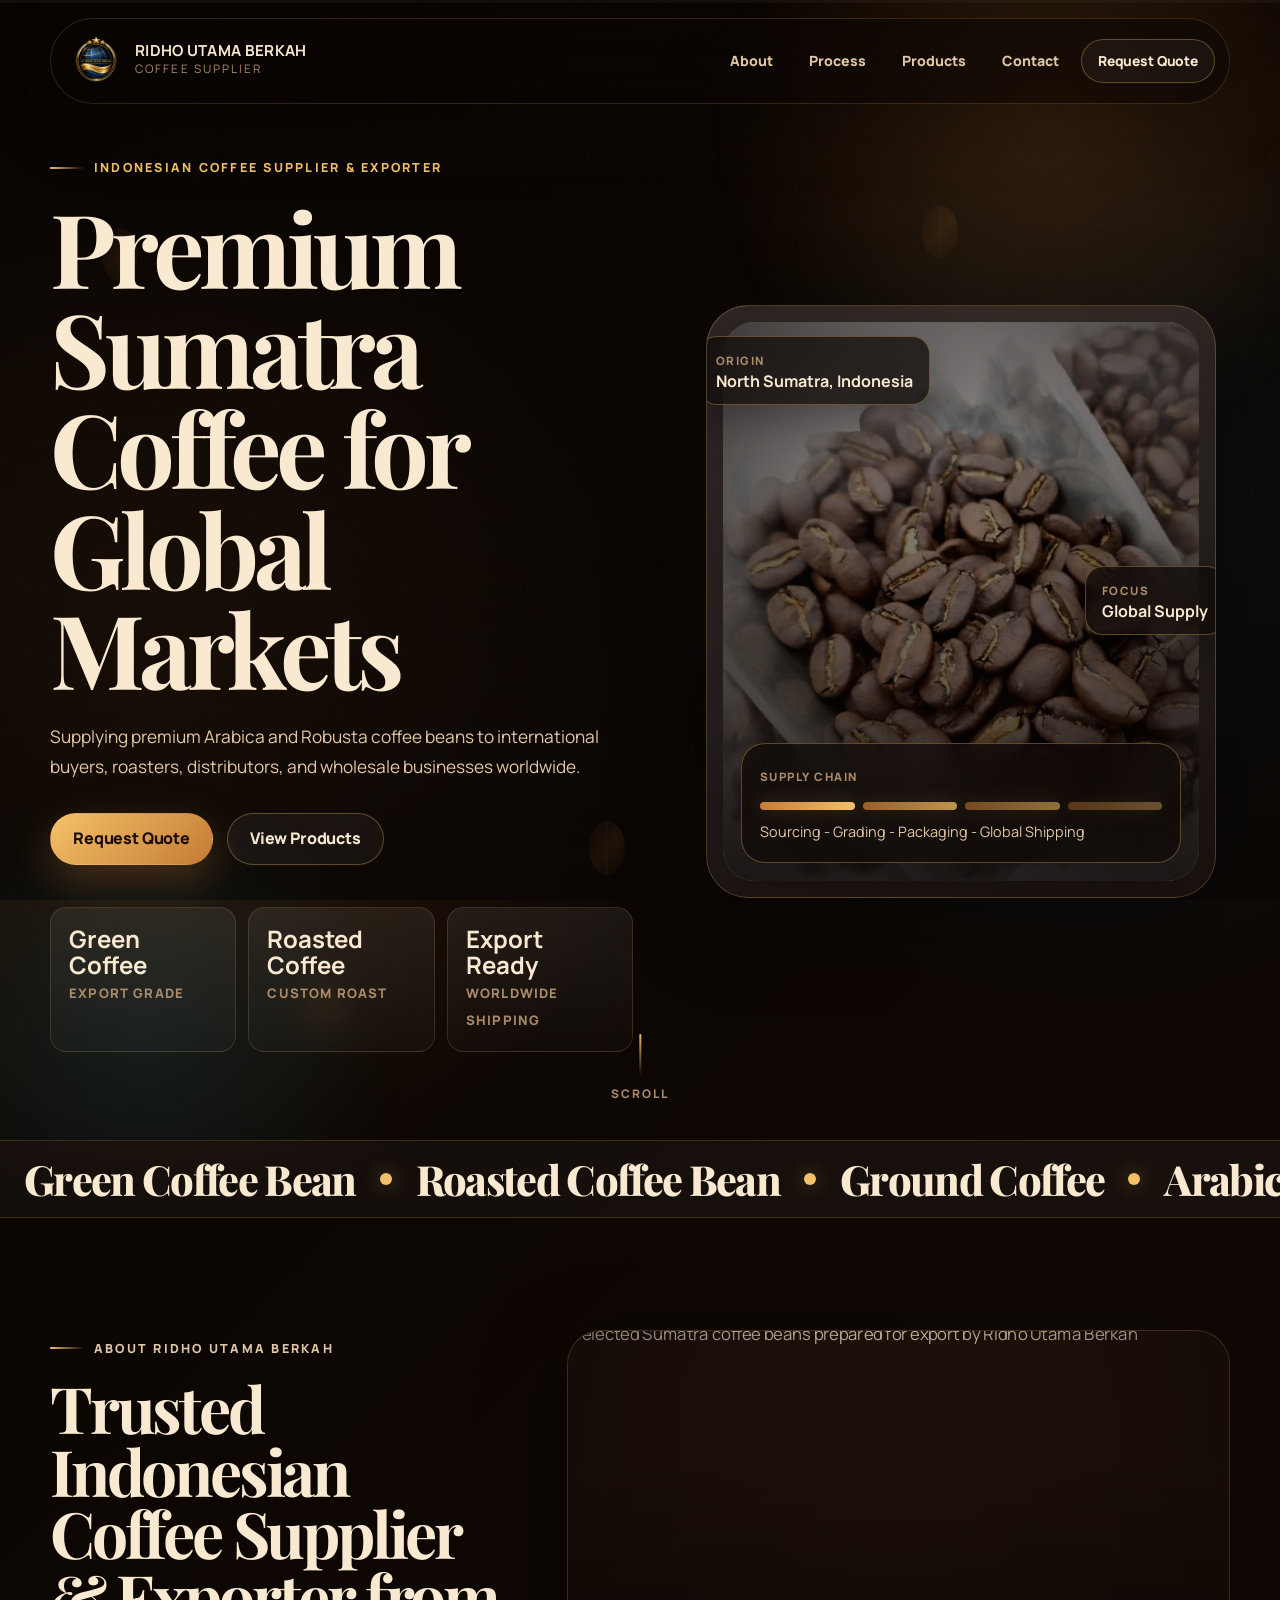
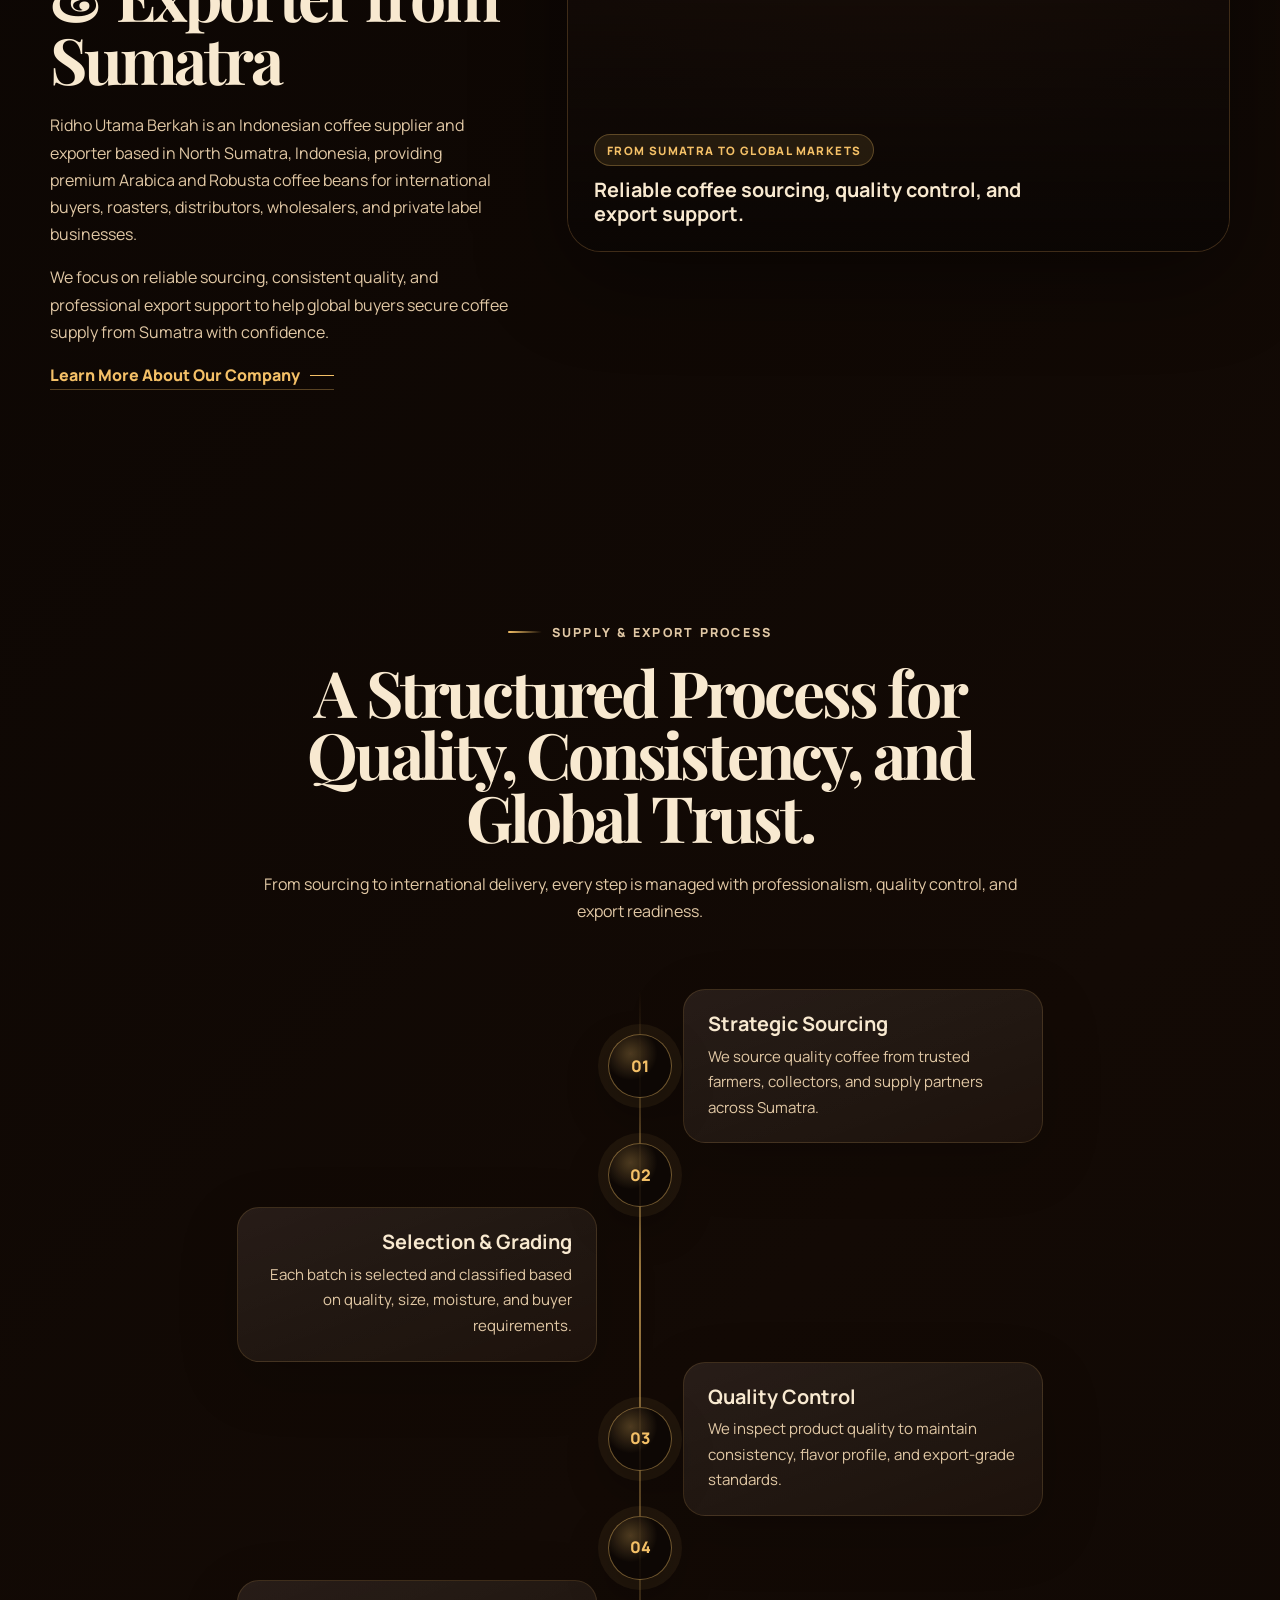
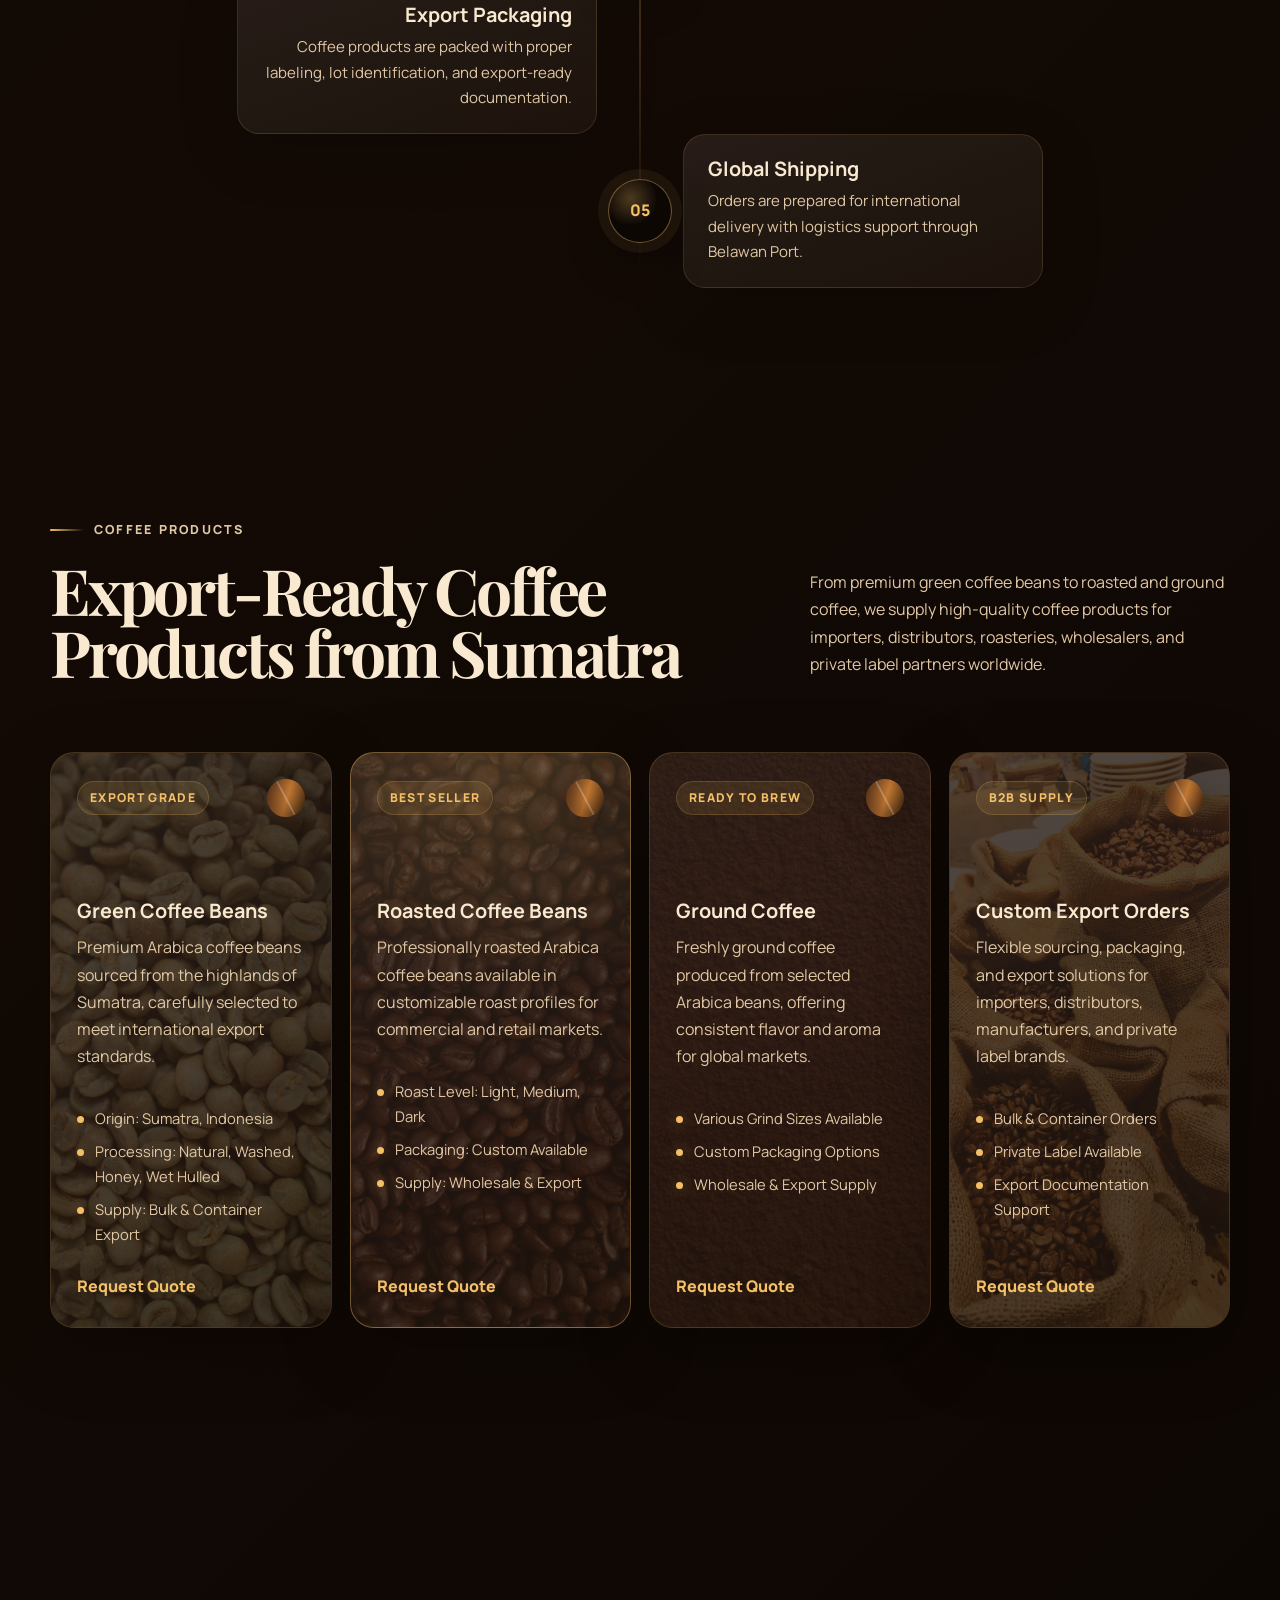
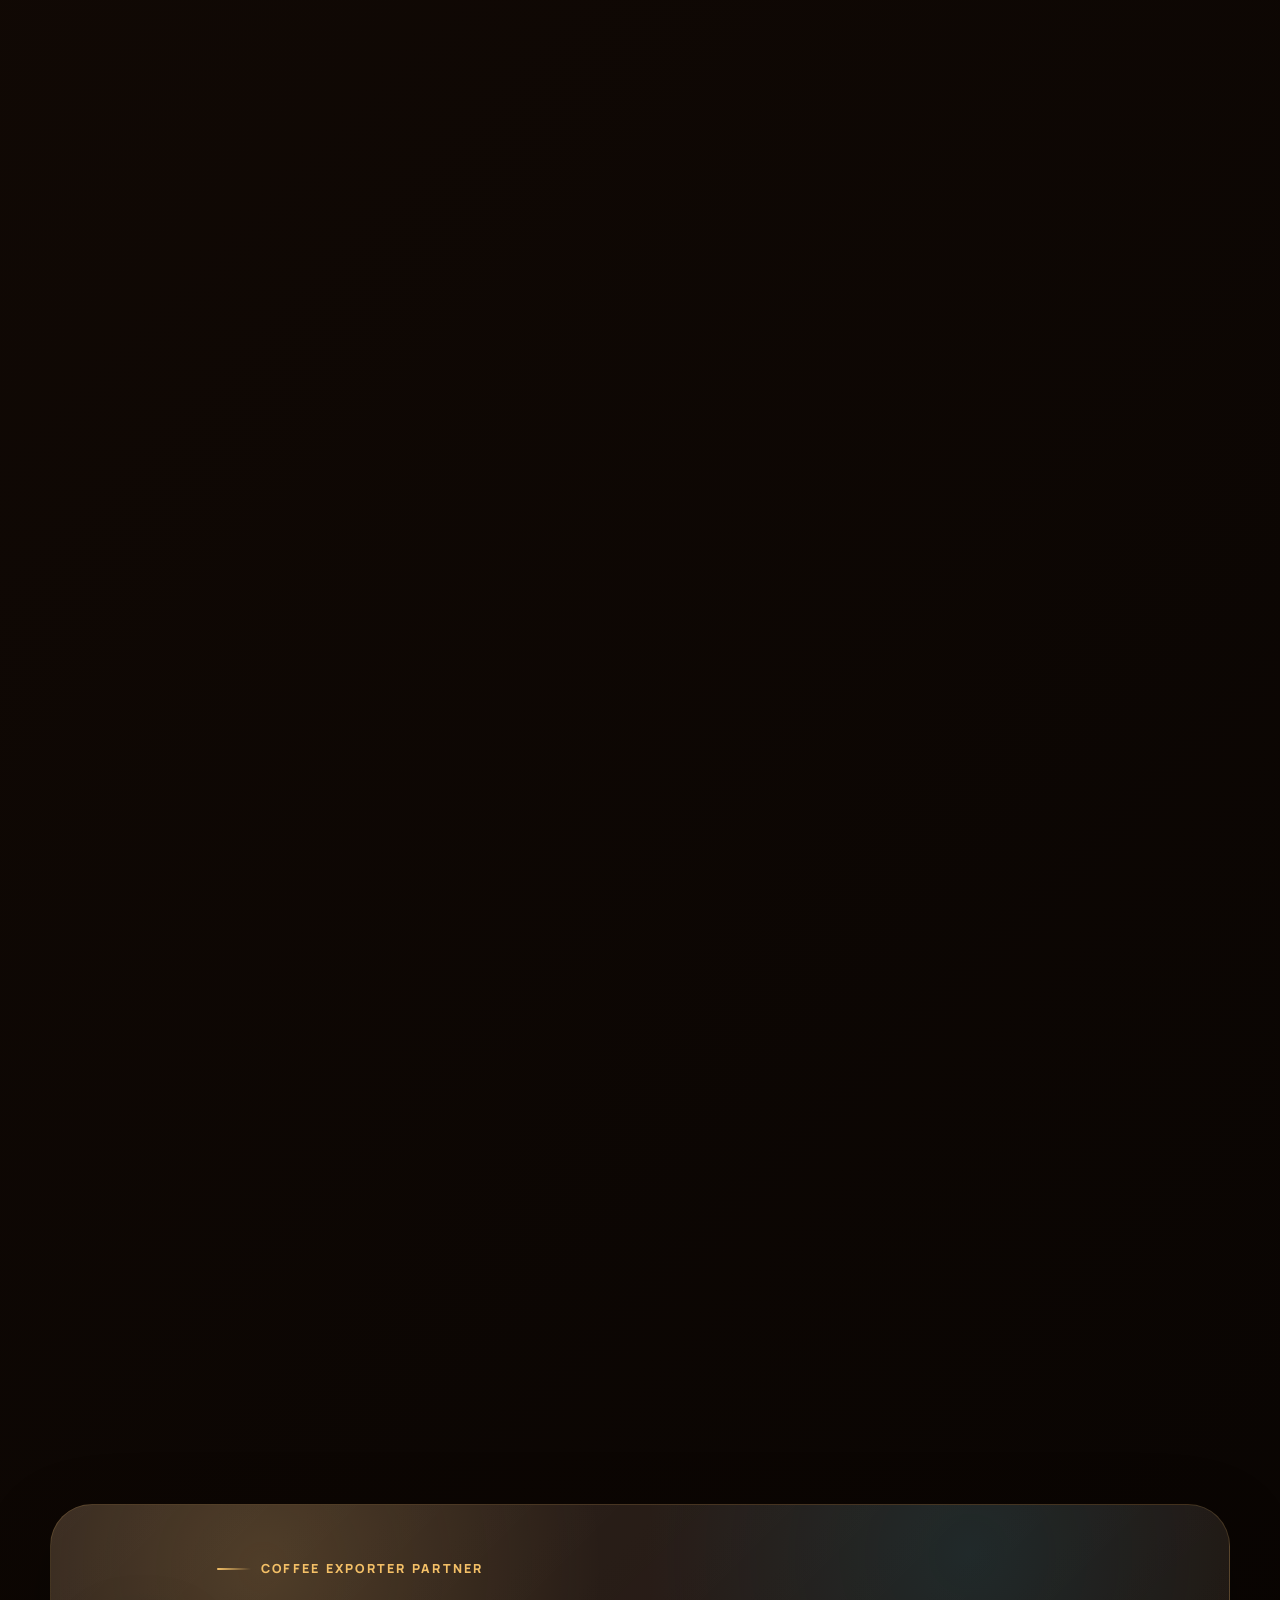
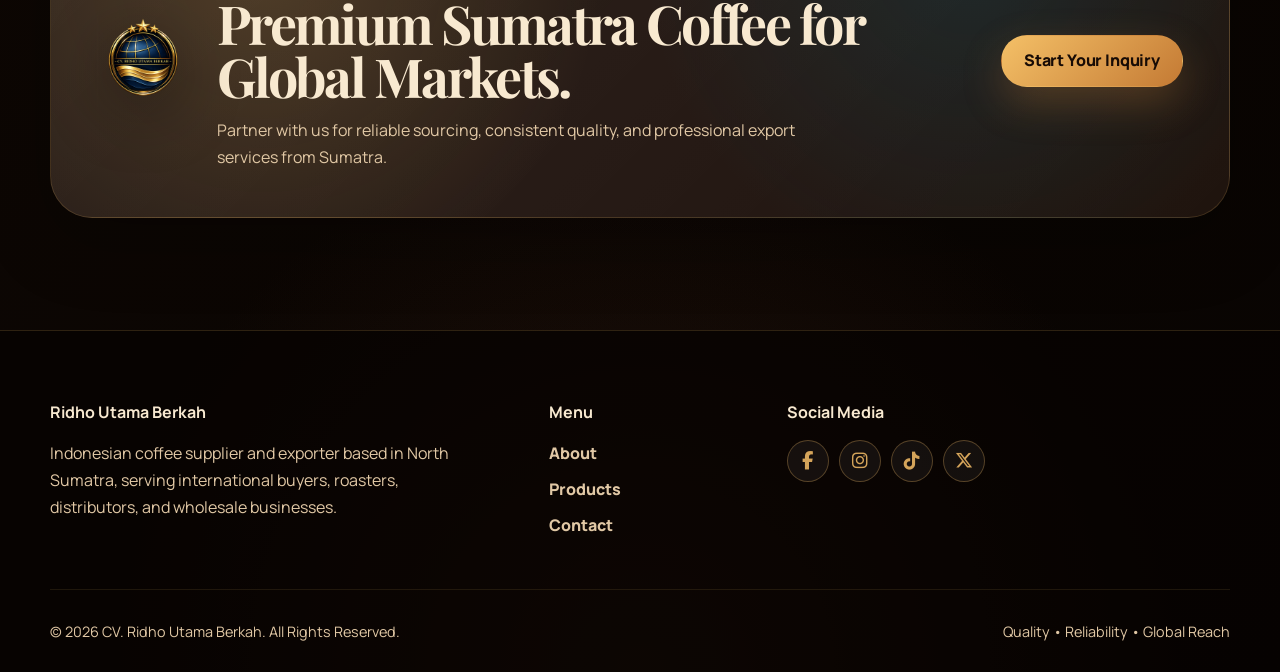
==== commit 22ccf919: "Update index.html" ====
--- a/index.html
+++ b/index.html
@@ -396,16 +396,8 @@
       <div>
         <h3>Menu</h3>
         <a href="#about">About</a>
-        <a href="#process">Process</a>
         <a href="#products">Products</a>
         <a href="contact.html">Contact</a>
-      </div>
-      <div>
-        <h3>Products</h3>
-        <a href="contact.html?product=Green%20Bean#inquiry">Green Coffee Beans</a>
-        <a href="contact.html?product=Roasted%20Bean#inquiry">Roasted Coffee Beans</a>
-        <a href="contact.html?product=Ground%20Coffee#inquiry">Ground Coffee</a>
-        <a href="contact.html?product=Custom%20Export%20Orders#inquiry">Custom Export Orders</a>
       </div>
       <div>
         <h3>Social Media</h3>
